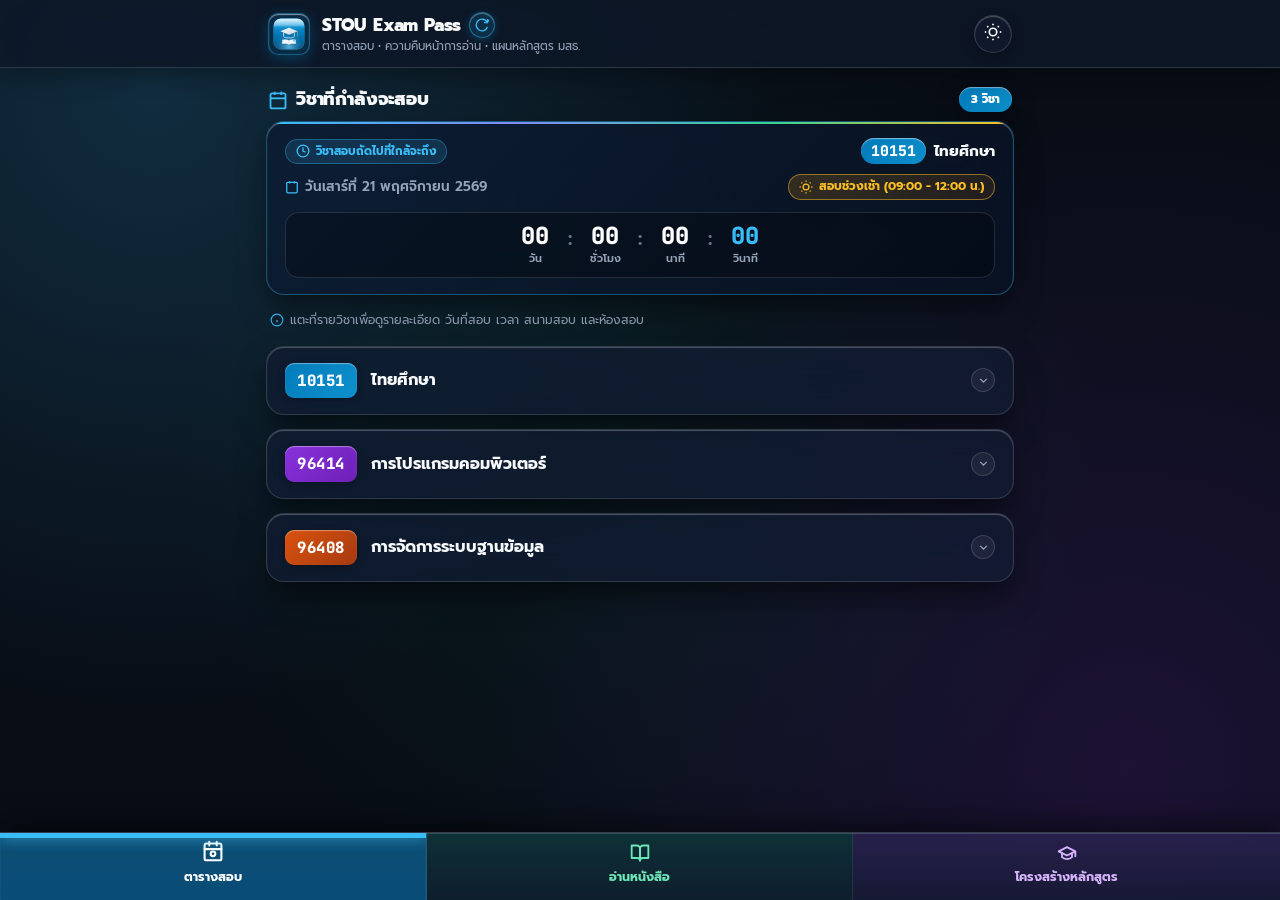
==== index.html @ 135f7ba3 "first upload" ====
<!DOCTYPE html>
<html lang="th" data-theme="aqua-dark">
<head>
  <meta charset="UTF-8">
  <meta name="viewport" content="width=device-width, initial-scale=1.0, maximum-scale=1.0, user-scalable=no, viewport-fit=cover">
  <title>STOU Exam Pass - Liquid & Aero Glass Edition</title>
  <meta name="description" content="แอปพลิเคชันตารางสอบและโครงสร้างหลักสูตร มสธ. สไตล์ Liquid & Aero Glass พร้อมระบบนับถอยหลัง ปรับเวลาสอบยืดหยุ่น และส่งออกรายงาน Excel หลาย Sheet ใช้งานออฟไลน์ PWA 100%">

  <!-- PWA Meta Tags -->
  <link rel="manifest" href="./manifest.json">
  <meta name="theme-color" content="#0284c7">
  <meta name="mobile-web-app-capable" content="yes">
  <meta name="apple-mobile-web-app-status-bar-style" content="black-translucent">
  <meta name="apple-mobile-web-app-title" content="STOU Exam">
  <link rel="apple-touch-icon" href="./icons/icon.svg">
  <link rel="icon" type="image/svg+xml" href="./icons/icon.svg">

  <!-- Liquid & Aero Stylesheet -->
  <link rel="stylesheet" href="./css/style.css">
</head>
<body>

  <!-- ═════════════════════════════════════════════════ -->
  <!-- Aero Glass Header Bar                             -->
  <!-- ═════════════════════════════════════════════════ -->
  <header class="aqua-header aero-header-bar">
    <div class="aqua-header-inner">
      <div class="aqua-brand">
        <div class="aero-brand-icon-wrap">
          <img src="./icons/icon.svg" alt="STOU Icon" class="aqua-brand-icon">
        </div>
        <div>
          <div class="aqua-brand-heading-row">
            <h1 class="aqua-brand-title">STOU Exam Pass</h1>
            <button type="button" class="aqua-circle-sync-btn" id="btn-open-sync-hub" title="ศูนย์ซิงค์และสำรองข้อมูล (Export / Import / Reset)" aria-label="ศูนย์ซิงค์และสำรองข้อมูล">
              <svg width="14" height="14" viewBox="0 0 24 24" fill="none" stroke="currentColor" stroke-width="2.3">
                <path d="M21.5 2v6h-6M21.34 15.57a10 10 0 1 1-.57-8.38l5.67-5.67"></path>
              </svg>
            </button>
          </div>
          <p class="aqua-brand-subtitle">ตารางสอบ • ความคืบหน้าการอ่าน • แผนหลักสูตร มสธ.</p>
        </div>
      </div>

      <div class="aqua-header-controls">
        <!-- PWA Install Button (Aero Gel Style) -->
        <button type="button" class="aqua-btn-gel aqua-btn-install" id="btn-install-pwa" style="display:none;" title="ติดตั้งแอปบนมือถือ">
          <svg width="15" height="15" viewBox="0 0 24 24" fill="none" stroke="currentColor" stroke-width="2.5"><path d="M21 15v4a2 2 0 0 1-2 2H5a2 2 0 0 1-2-2v-4"></path><polyline points="7 10 12 15 17 10"></polyline><line x1="12" y1="15" x2="12" y2="3"></line></svg>
          <span>ติดตั้งแอป</span>
        </button>

        <!-- Theme Toggle (Light / Dark Aero Glass) -->
        <button type="button" class="aqua-icon-gel-btn" id="btn-toggle-theme" title="สลับโหมดมืด / สว่าง" aria-label="สลับธีม">
          <span id="theme-icon-container">
            <svg width="18" height="18" viewBox="0 0 24 24" fill="none" stroke="currentColor" stroke-width="2.2"><path d="M21 12.79A9 9 0 1 1 11.21 3 7 7 0 0 0 21 12.79z"></path></svg>
          </span>
        </button>
      </div>
    </div>
  </header>

  <!-- ═════════════════════════════════════════════════ -->
  <!-- Main Application Body                             -->
  <!-- ═════════════════════════════════════════════════ -->
  <main class="aqua-main-container">

    <!-- ═══════════════════════════════════════════════ -->
    <!-- TAB 1: ตารางสอบ (Exam Schedule - Click to Reveal Details) -->
    <!-- ═══════════════════════════════════════════════ -->
    <section id="pane-home" class="tab-pane active">

      <!-- Section Title Header -->
      <div class="aqua-section-bar">
        <div class="section-title-wrap">
          <svg class="section-title-icon" viewBox="0 0 24 24" fill="none" stroke="currentColor" stroke-width="2.2"><rect x="3" y="4" width="18" height="18" rx="2" ry="2"></rect><line x1="16" y1="2" x2="16" y2="6"></line><line x1="8" y1="2" x2="8" y2="6"></line><line x1="3" y1="10" x2="21" y2="10"></line></svg>
          <h2 class="aqua-section-title">วิชาที่กำลังจะสอบ</h2>
        </div>
        <span class="aqua-count-gel-badge" id="exam-count-badge">0 วิชา</span>
      </div>

      <!-- Upcoming Exam Countdown Widget (Liquid Glass & Aero Ticker) -->
      <div id="upcoming-exam-countdown" class="upcoming-countdown-widget">
        <!-- Rendered dynamically by app.js with live seconds ticker -->
      </div>

      <!-- Quick Hint -->
      <p class="aqua-tab-hint">
        <svg width="14" height="14" viewBox="0 0 24 24" fill="none" stroke="currentColor" stroke-width="2"><circle cx="12" cy="12" r="10"></circle><line x1="12" y1="16" x2="12" y2="12"></line><line x1="12" y1="8" x2="12.01" y2="8"></line></svg>
        แตะที่รายวิชาเพื่อดูรายละเอียด วันที่สอบ เวลา สนามสอบ และห้องสอบ
      </p>

      <!-- Exam Cards List Container (Click to expand details) -->
      <div id="exam-list-container" class="aqua-exam-list">
        <!-- Rendered dynamically by app.js -->
      </div>
    </section>

    <!-- ═══════════════════════════════════════════════ -->
    <!-- TAB 2: อ่านหนังสือ (Reading & Chapter Progress Tracker) -->
    <!-- ═══════════════════════════════════════════════ -->
    <section id="pane-reading" class="tab-pane">

      <!-- Compact Aqua Reading Summary Box -->
      <div class="aqua-summary-card reading-summary-card">
        <div class="summary-card-header">
          <div>
            <span class="summary-badge-label">การเตรียมตัวสอบ มสธ.</span>
            <h3 class="summary-degree-title">ความคืบหน้าการอ่านหนังสือ</h3>
          </div>
          <div class="summary-header-actions">
            <!-- Icon-only Round Action Buttons (No text, pure circular SVG) -->
            <!-- Toggle Sample Book 1 เล่ม (ปุ่มกลมเล็กไอคอนตัวอย่าง) -->
            <button type="button" class="btn-icon-round btn-icon-sample" id="btn-toggle-reading-sample" title="สลับเปิด/ปิด ตัวอย่างหนังสือ (1 เล่ม 15 หน่วย)" aria-label="ตัวอย่างหนังสือ 1 เล่ม">
              <svg viewBox="0 0 24 24" fill="none" stroke="currentColor" stroke-width="2.2" stroke-linecap="round" stroke-linejoin="round"><path d="M2 3h6a4 4 0 0 1 4 4v14a3 3 0 0 0-3-3H2z"></path><path d="M22 3h-6a4 4 0 0 0-4 4v14a3 3 0 0 1 3-3h7z"></path></svg>
            </button>
            <!-- Reset Progress (ปุ่มกลมเล็กไอคอนรีเซ็ต) -->
            <button type="button" class="btn-icon-round btn-icon-reset" id="btn-reset-reading-progress" title="รีเซ็ตความคืบหน้าการอ่านทั้งหมด" aria-label="รีเซ็ตความคืบหน้า">
              <svg viewBox="0 0 24 24" fill="none" stroke="currentColor" stroke-width="2.2" stroke-linecap="round" stroke-linejoin="round"><path d="M3 12a9 9 0 1 0 9-9 9.75 9.75 0 0 0-6.74 2.74L3 8"></path><polyline points="3 3 3 8 8 8"></polyline></svg>
            </button>
            <!-- Add New Book / Subject (ปุ่มกลมเล็กไอคอนบวก) -->
            <button type="button" class="btn-icon-round btn-icon-add-book" id="btn-open-add-book-modal" title="เพิ่มวิชา / เล่มหนังสือที่จะอ่าน" aria-label="เพิ่มหนังสือ">
              <svg viewBox="0 0 24 24" fill="none" stroke="currentColor" stroke-width="2.4" stroke-linecap="round" stroke-linejoin="round"><line x1="12" y1="5" x2="12" y2="19"></line><line x1="5" y1="12" x2="19" y2="12"></line></svg>
            </button>
            <div class="summary-total-pill reading-total-pill">
              <span class="summary-total-num" id="reading-stat-percent">0%</span>
              <span class="summary-total-text" id="reading-stat-fraction">(0/0 หน่วย)</span>
            </div>
          </div>
        </div>

        <!-- Aqua Glossy Progress Bar -->
        <div class="aqua-progress-track">
          <div class="aqua-progress-fill reading-progress-fill" id="reading-progress-fill" style="width: 0%;"></div>
        </div>

        <!-- Compact Reading Stats Grid -->
        <div class="reading-stats-grid">
          <div class="reading-stat-item">
            <span class="reading-stat-label">วิชาในรายการ</span>
            <strong class="reading-stat-val" id="reading-stat-total-books">0 เล่ม</strong>
          </div>
          <div class="reading-stat-item">
            <span class="reading-stat-label">อ่านจบแล้ว</span>
            <strong class="reading-stat-val val-green" id="reading-stat-completed-units">0 หน่วย</strong>
          </div>
          <div class="reading-stat-item">
            <span class="reading-stat-label">ยังไม่ได้อ่าน</span>
            <strong class="reading-stat-val val-amber" id="reading-stat-remaining-units">0 หน่วย</strong>
          </div>
        </div>
      </div>

      <!-- Quick Hint -->
      <p class="aqua-tab-hint">
        <svg width="14" height="14" viewBox="0 0 24 24" fill="none" stroke="currentColor" stroke-width="2"><circle cx="12" cy="12" r="10"></circle><line x1="12" y1="16" x2="12" y2="12"></line><line x1="12" y1="8" x2="12.01" y2="8"></line></svg>
        แตะที่ชื่อวิชาเพื่อกางบทย่อย และแตะปุ่มวงกลมเพื่อติ๊กถูกเมื่ออ่านจบแต่ละหน่วย • อัปเดตผ่าน .json ได้
      </p>

      <!-- Reading Books List Container -->
      <div id="reading-container" class="aqua-reading-list">
        <!-- Rendered dynamically by app.js -->
      </div>
    </section>

    <!-- ═══════════════════════════════════════════════ -->
    <!-- TAB 2: โครงสร้างหลักสูตร (Locked 126 Credits)   -->
    <!-- ═══════════════════════════════════════════════ -->
    <section id="pane-curriculum" class="tab-pane">

      <!-- Compact Aqua Curriculum Summary Box (Properly Sized & Clean) -->
      <div class="aqua-summary-card">
        <div class="summary-card-header">
          <div>
            <span class="summary-badge-label">โครงสร้างหลักสูตร มสธ.</span>
            <h3 class="summary-degree-title">ความก้าวหน้าการศึกษา</h3>
          </div>
          <div class="summary-header-actions">
            <!-- Icon-only round action buttons -->
            <button type="button" class="btn-icon-round btn-icon-excel" id="btn-export-excel" title="ส่งออก Excel" aria-label="ส่งออก Excel">
              <svg viewBox="0 0 24 24" fill="none" stroke="currentColor" stroke-width="2.2" stroke-linecap="round" stroke-linejoin="round"><path d="M14 2H6a2 2 0 0 0-2 2v16a2 2 0 0 0 2 2h12a2 2 0 0 0 2-2V8z"></path><polyline points="14 2 14 8 20 8"></polyline><path d="M9 13l5 6"></path><path d="M14 13l-5 6"></path></svg>
            </button>
            <button type="button" class="btn-icon-round btn-icon-json-down" id="btn-export-json" title="ดาวน์โหลดไฟล์ .json" aria-label="ดาวน์โหลดไฟล์ JSON">
              <svg viewBox="0 0 24 24" fill="none" stroke="currentColor" stroke-width="2.2" stroke-linecap="round" stroke-linejoin="round"><path d="M21 15v4a2 2 0 0 1-2 2H5a2 2 0 0 1-2-2v-4"></path><polyline points="7 10 12 15 17 10"></polyline><line x1="12" y1="15" x2="12" y2="3"></line></svg>
            </button>
            <button type="button" class="btn-icon-round btn-icon-json-up" id="btn-import-json" title="อัปโหลดไฟล์ .json" aria-label="อัปโหลดไฟล์ JSON">
              <svg viewBox="0 0 24 24" fill="none" stroke="currentColor" stroke-width="2.2" stroke-linecap="round" stroke-linejoin="round"><path d="M21 15v4a2 2 0 0 1-2 2H5a2 2 0 0 1-2-2v-4"></path><polyline points="17 8 12 3 7 8"></polyline><line x1="12" y1="3" x2="12" y2="15"></line></svg>
            </button>
            <input type="file" id="inp-import-json" accept=".json,application/json" style="display:none;">
            <div class="summary-total-pill">
              <span class="summary-total-num" id="stat-total-passed-credits">0</span>
              <span class="summary-total-text">/ 126 หน่วยกิต</span>
            </div>
          </div>
        </div>

        <!-- Aqua Glossy Progress Bar -->
        <div class="aqua-progress-track">
          <div class="aqua-progress-fill" id="curriculum-progress-fill" style="width: 0%;"></div>
        </div>

        <!-- Compact Category Grid (Full word 'หน่วยกิต', balanced size) -->
        <div class="aqua-cat-grid">
          <div class="aqua-cat-item">
            <span class="cat-item-name">หมวดวิชาศึกษาทั่วไป</span>
            <strong class="cat-item-credits" id="cat-stat-gen">0 / 30 หน่วยกิต</strong>
          </div>
          <div class="aqua-cat-item">
            <span class="cat-item-name">หมวดวิชาเฉพาะ (บังคับ)</span>
            <strong class="cat-item-credits" id="cat-stat-core">0 / 78 หน่วยกิต</strong>
          </div>
          <div class="aqua-cat-item">
            <span class="cat-item-name">หมวดวิชาเฉพาะ (เลือก)</span>
            <strong class="cat-item-credits" id="cat-stat-major-elec">0 / 12 หน่วยกิต</strong>
          </div>
          <div class="aqua-cat-item">
            <span class="cat-item-name">หมวดวิชาเลือกเสรี</span>
            <strong class="cat-item-credits" id="cat-stat-free">0 / 6 หน่วยกิต</strong>
          </div>
        </div>
      </div>

      <!-- Search & Filters (Clean SVG Icons, No Emoji) -->
  <!-- Title & Description updated for Liquid Glass Multi-Color Edition -->
      <div class="aqua-controls-bar">
        <div class="aqua-search-wrap">
          <svg class="search-svg-icon" viewBox="0 0 24 24" fill="none" stroke="currentColor" stroke-width="2.2"><circle cx="11" cy="11" r="8"></circle><line x1="21" y1="21" x2="16.65" y2="16.65"></line></svg>
          <input type="text" id="curriculum-search" class="aqua-search-input" placeholder="ค้นหารหัสวิชา หรือชื่อวิชา..." aria-label="ค้นหารหัสวิชาหรือชื่อวิชา">
        </div>
        <div class="aqua-filter-buttons" id="curriculum-filters">
          <button type="button" class="aqua-filter-btn active" data-filter="all">ทั้งหมด</button>
          <button type="button" class="aqua-filter-btn filter-pill-scheduled" data-filter="scheduled">
            <svg width="13" height="13" viewBox="0 0 24 24" fill="none" stroke="currentColor" stroke-width="2.2"><rect x="3" y="4" width="18" height="18" rx="2" ry="2"></rect><line x1="16" y1="2" x2="16" y2="6"></line><line x1="8" y1="2" x2="8" y2="6"></line></svg>
            จะสอบทั้งหมด (<span id="count-scheduled">0</span>)
          </button>
          <button type="button" class="aqua-filter-btn filter-pill-passed" data-filter="passed">
            <svg width="13" height="13" viewBox="0 0 24 24" fill="none" stroke="currentColor" stroke-width="2.2"><path d="M22 11.08V12a10 10 0 1 1-5.93-9.14"></path><polyline points="22 4 12 14.01 9 11.01"></polyline></svg>
            ผ่านแล้ว (<span id="count-passed">0</span>)
          </button>
          <button type="button" class="aqua-filter-btn filter-pill-regular" data-filter="will_take">
            ภาคปกติ (<span id="count-will-take">0</span>)
          </button>
          <button type="button" class="aqua-filter-btn filter-pill-samrit" data-filter="will_take_samrit">
            สัมฤทธิบัตร (<span id="count-samrit">0</span>)
          </button>
          <button type="button" class="aqua-filter-btn filter-pill-summer" data-filter="will_take_summer">
            ภาคฤดูร้อน (<span id="count-summer">0</span>)
          </button>
          <button type="button" class="aqua-filter-btn filter-pill-retake" data-filter="will_take_retake">
            สอบซ่อม (<span id="count-retake">0</span>)
          </button>
          <button type="button" class="aqua-filter-btn filter-pill-failed" data-filter="failed">
            ไม่ผ่าน/รอซ่อม (<span id="count-failed">0</span>)
          </button>
          <button type="button" class="aqua-filter-btn filter-pill-transferred" data-filter="transferred">
            เทียบโอน (<span id="count-transferred">0</span>)
          </button>
          <button type="button" class="aqua-filter-btn" data-filter="not_taken">
            <svg width="13" height="13" viewBox="0 0 24 24" fill="none" stroke="currentColor" stroke-width="2.2"><circle cx="12" cy="12" r="10"></circle><polyline points="12 6 12 12 16 14"></polyline></svg>
            ยังไม่ลง (<span id="count-not-taken">0</span>)
          </button>
        </div>
      </div>

      <!-- Curriculum Course Groups Container -->
      <div id="curriculum-container" class="aqua-curriculum-groups">
        <!-- Rendered dynamically by app.js with SVG icons -->
      </div>
    </section>

  </main>

  <!-- ═════════════════════════════════════════════════ -->
  <!-- Apple Mac OS X Aqua Dock Navigation Bar (3 Halves/Thirds) -->
  <!-- ═════════════════════════════════════════════════ -->
  <nav class="aqua-bottom-dock" id="app-bottom-nav" aria-label="แถบเมนูหลัก">
    <button type="button" class="aqua-dock-item dock-exam active" data-target="pane-home" id="tab-btn-home">
      <!-- Modern exam icon: Calendar with clock badge -->
      <svg class="dock-svg" viewBox="0 0 24 24" fill="none" stroke="currentColor" stroke-width="2.2" stroke-linecap="round" stroke-linejoin="round">
        <rect x="3" y="4" width="18" height="18" rx="2" ry="2"></rect>
        <line x1="16" y1="2" x2="16" y2="6"></line>
        <line x1="8" y1="2" x2="8" y2="6"></line>
        <line x1="3" y1="10" x2="21" y2="10"></line>
        <circle cx="12" cy="15" r="2.5"></circle>
      </svg>
      <span>ตารางสอบ</span>
    </button>
    <button type="button" class="aqua-dock-item dock-reading" data-target="pane-reading" id="tab-btn-reading">
      <!-- Modern reading icon: Open Book with page lines & bookmark -->
      <svg class="dock-svg" viewBox="0 0 24 24" fill="none" stroke="currentColor" stroke-width="2.2" stroke-linecap="round" stroke-linejoin="round">
        <path d="M2 3h6a4 4 0 0 1 4 4v14a3 3 0 0 0-3-3H2z"></path>
        <path d="M22 3h-6a4 4 0 0 0-4 4v14a3 3 0 0 1 3-3h7z"></path>
      </svg>
      <span>อ่านหนังสือ</span>
    </button>
    <button type="button" class="aqua-dock-item dock-curriculum" data-target="pane-curriculum" id="tab-btn-curriculum">
      <!-- Modern curriculum icon: Academic graduation cap -->
      <svg class="dock-svg" viewBox="0 0 24 24" fill="none" stroke="currentColor" stroke-width="2.2" stroke-linecap="round" stroke-linejoin="round">
        <path d="M22 10v6M2 10l10-5 10 5-10 5z"></path>
        <path d="M6 12v5c3 3 9 3 12 0v-5"></path>
      </svg>
      <span>โครงสร้างหลักสูตร</span>
    </button>
  </nav>

  <!-- ═════════════════════════════════════════════════ -->
  <!-- MODAL: ตั้งค่าวันสอบและห้องสอบ (Liquid Glass Window Style) -->
  <!-- ═════════════════════════════════════════════════ -->
  <div class="aqua-modal-backdrop" id="exam-edit-modal" style="display:none;">
    <div class="aqua-modal-window">
      <!-- Aero Glass Window Titlebar -->
      <div class="aqua-window-titlebar aero-modal-header">
        <div class="aero-modal-title-wrap">
          <svg width="18" height="18" viewBox="0 0 24 24" fill="none" stroke="currentColor" stroke-width="2.2"><rect x="3" y="4" width="18" height="18" rx="2" ry="2"></rect><line x1="16" y1="2" x2="16" y2="6"></line><line x1="8" y1="2" x2="8" y2="6"></line><line x1="3" y1="10" x2="21" y2="10"></line></svg>
          <span class="aqua-window-title">กำหนดรายละเอียดการสอบ มสธ.</span>
        </div>
        <button type="button" class="aero-modal-close-btn" id="btn-close-exam-modal" aria-label="ปิดหน้าต่าง">
          <svg width="18" height="18" viewBox="0 0 24 24" fill="none" stroke="currentColor" stroke-width="2.3"><line x1="18" y1="6" x2="6" y2="18"></line><line x1="6" y1="6" x2="18" y2="18"></line></svg>
        </button>
      </div>

      <div class="aqua-modal-body">
        <form id="form-exam-setup" onsubmit="event.preventDefault();">
         <div class="aqua-modal-scroll">
          <div class="aqua-course-banner">
            <span class="banner-code-pill" id="modal-course-code">10151</span>
            <span class="banner-course-title" id="modal-course-name">ไทยศึกษา</span>
          </div>
          <div class="aqua-form-grid">
            <div class="aqua-field">
              <label class="aqua-label">ประเภทการสอบ มสธ.</label>
              <select class="aqua-select" id="inp-modal-type">
                <option value="regular">สอบไล่ประจำภาคปกติ</option>
                <option value="samrit">โครงการสัมฤทธิบัตร</option>
                <option value="summer">ภาคพิเศษ / ภาคฤดูร้อน</option>
                <option value="retake">การสอบซ่อม (Make-up)</option>
              </select>
            </div>

            <div class="aqua-field">
              <label class="aqua-label">รูปแบบการจัดสอบ</label>
              <select class="aqua-select" id="inp-modal-format" onchange="App.onExamFormatChange(this.value)">
                <option value="onsite">สอบ ณ สนามสอบ (On-site)</option>
                <option value="online">สอบออนไลน์ (Online Exam)</option>
              </select>
            </div>

            <div class="aqua-field">
              <label class="aqua-label">วันที่สอบ</label>
              <input type="date" class="aqua-input" id="inp-modal-date" required>
            </div>

            <div class="aqua-field">
              <label class="aqua-label">คาบเวลาสอบ (เลือกช่วงเวลา)</label>
              <select class="aqua-select" id="inp-modal-session-preset" onchange="App.onExamSessionPresetChange(this.value)">
                <option value="morning">คาบเช้าปกติ (09:00 - 12:00 น.)</option>
                <option value="afternoon">คาบบ่ายปกติ (13:30 - 16:30 น.)</option>
                <option value="custom">กำหนดเวลาสอบเอง (ยืดหยุ่น)</option>
              </select>
            </div>

            <!-- Flexible Time Input Controls -->
            <div class="aqua-field">
              <label class="aqua-label">เวลาเริ่มสอบ</label>
              <input type="time" class="aqua-input" id="inp-modal-time-start" value="09:00" onchange="App.onCustomTimeChange()">
            </div>

            <div class="aqua-field">
              <label class="aqua-label">เวลาสิ้นสุดการสอบ</label>
              <input type="time" class="aqua-input" id="inp-modal-time-end" value="12:00" onchange="App.onCustomTimeChange()">
            </div>

            <div class="aqua-field full-col">
              <div class="time-adjust-controls-wrap">
                <span class="time-adjust-hint">ปรับเปลี่ยนเวลายืดหยุ่น:</span>
                <div class="time-quick-btns">
                  <button type="button" class="btn-time-step" onclick="App.adjustExamTime('start', -60)">-1 ชม. (เริ่ม)</button>
                  <button type="button" class="btn-time-step" onclick="App.adjustExamTime('start', 60)">+1 ชม. (เริ่ม)</button>
                  <button type="button" class="btn-time-step" onclick="App.adjustExamTime('end', -60)">-1 ชม. (จบ)</button>
                  <button type="button" class="btn-time-step" onclick="App.adjustExamTime('end', 60)">+1 ชม. (จบ)</button>
                  <button type="button" class="btn-time-step" onclick="App.adjustExamTime('end', 30)">+30 นาที (จบ)</button>
                </div>
              </div>
              <div class="exam-duration-display" id="modal-duration-display">
                <svg width="14" height="14" viewBox="0 0 24 24" fill="none" stroke="currentColor" stroke-width="2"><circle cx="12" cy="12" r="10"></circle><polyline points="12 6 12 12 16 14"></polyline></svg>
                <span id="modal-duration-text">ระยะเวลาสอบ: 3 ชั่วโมง 0 นาที</span>
              </div>
            </div>

            <div class="aqua-field full-col" id="field-modal-venue">
              <label class="aqua-label">สนามสอบ / โรงเรียน</label>
              <input type="text" class="aqua-input" id="inp-modal-venue" placeholder="เช่น โรงเรียนเบญจมราชูทิศ">
            </div>

            <div class="aqua-field" id="field-modal-room">
              <label class="aqua-label">ห้องสอบ / อาคาร</label>
              <input type="text" class="aqua-input" id="inp-modal-room" placeholder="เช่น อาคาร 3 ห้อง 324">
            </div>

            <div class="aqua-field" id="field-modal-seat">
              <label class="aqua-label">เลขที่นั่งสอบ</label>
              <input type="text" class="aqua-input" id="inp-modal-seat" placeholder="เช่น 042">
            </div>

            <div class="aqua-field full-col" id="field-modal-row">
              <label class="aqua-label">แถวที่สอบ</label>
              <input type="text" class="aqua-input" id="inp-modal-row" placeholder="เช่น 4">
            </div>

            <div class="aqua-field full-col" id="field-modal-online-hint" style="display:none;">
              <div class="aqua-online-callout">
                <svg width="18" height="18" viewBox="0 0 24 24" fill="none" stroke="currentColor" stroke-width="2.2"><circle cx="12" cy="12" r="10"></circle><line x1="12" y1="16" x2="12" y2="12"></line><line x1="12" y1="8" x2="12.01" y2="8"></line></svg>
                <span>การสอบออนไลน์ของ มสธ. จะดำเนินการผ่านระบบออนไลน์ (Online Portal) ตามวันและเวลาที่กำหนด โดยไม่ต้องเดินทางไปยังสนามสอบ</span>
              </div>
            </div>
          </div>
         </div>

          <div class="aqua-modal-actions">
            <button type="button" class="aqua-btn-secondary" id="btn-cancel-modal">ยกเลิก</button>
            <button type="button" class="aqua-btn-primary-gel" id="btn-save-modal">
              <svg width="15" height="15" viewBox="0 0 24 24" fill="none" stroke="currentColor" stroke-width="2.5"><path d="M19 21H5a2 2 0 0 1-2-2V5a2 2 0 0 1 2-2h11l5 5v11a2 2 0 0 1-2 2z"></path><polyline points="17 21 17 13 7 13 7 21"></polyline><polyline points="7 3 7 8 15 8"></polyline></svg>
              <span>บันทึกข้อมูลการสอบ</span>
            </button>
          </div>
        </form>
      </div>
    </div>
  </div>

  <!-- ═════════════════════════════════════════════════ -->
  <!-- MODAL: เพิ่มวิชา / หนังสือที่จะอ่าน (Reading Add Modal) -->
  <!-- ═════════════════════════════════════════════════ -->
  <div class="aqua-modal-backdrop" id="reading-add-modal" style="display:none;">
    <div class="aqua-modal-window">
      <!-- Titlebar -->
      <div class="aqua-window-titlebar aero-modal-header">
        <div class="aero-modal-title-wrap">
          <svg width="18" height="18" viewBox="0 0 24 24" fill="none" stroke="currentColor" stroke-width="2.2"><path d="M2 3h6a4 4 0 0 1 4 4v14a3 3 0 0 0-3-3H2z"></path><path d="M22 3h-6a4 4 0 0 0-4 4v14a3 3 0 0 1 3-3h7z"></path></svg>
          <span class="aqua-window-title">เพิ่มวิชา / เล่มหนังสือที่จะอ่าน</span>
        </div>
        <button type="button" class="aero-modal-close-btn" id="btn-close-reading-add-modal" aria-label="ปิดหน้าต่าง">
          <svg width="18" height="18" viewBox="0 0 24 24" fill="none" stroke="currentColor" stroke-width="2.3"><line x1="18" y1="6" x2="6" y2="18"></line><line x1="6" y1="6" x2="18" y2="18"></line></svg>
        </button>
      </div>

      <div class="aqua-modal-body">
        <form id="form-reading-add" onsubmit="event.preventDefault();">
          <div class="aqua-modal-scroll">
            <div class="aqua-form-grid">
              <div class="aqua-field full-col">
                <label class="aqua-label">เลือกจากวิชาในหลักสูตร หรือกรอกใหม่</label>
                <select class="aqua-select" id="inp-book-preset-course" onchange="App.onPresetCourseChange(this.value)">
                  <option value="">-- เลือกจากวิชาในหลักสูตร --</option>
                  <!-- Populated dynamically by app.js -->
                </select>
              </div>

              <div class="aqua-field">
                <label class="aqua-label">รหัสชุดวิชา (5 หลัก)</label>
                <input type="text" class="aqua-input" id="inp-book-course-code" placeholder="เช่น 10151" required maxlength="10">
              </div>

              <div class="aqua-field">
                <label class="aqua-label">จำนวนหน่วย/บท (มสธ. นิยม 15)</label>
                <input type="number" class="aqua-input" id="inp-book-total-units" value="15" min="1" max="30" required>
              </div>

              <div class="aqua-field full-col">
                <label class="aqua-label">ชื่อชุดวิชา</label>
                <input type="text" class="aqua-input" id="inp-book-course-name" placeholder="เช่น ไทยศึกษา" required>
              </div>

              <div class="aqua-field full-col">
                <label class="aqua-label">ชื่อหนังสือ / เอกสารการสอน (ระบุหรือไม่ก็ได้)</label>
                <input type="text" class="aqua-input" id="inp-book-title" placeholder="เช่น เอกสารการสอนชุดวิชาไทยศึกษา (หน่วยที่ 1-15)">
              </div>
            </div>
          </div>

          <div class="aqua-modal-actions">
            <button type="button" class="aqua-btn-secondary" id="btn-cancel-reading-add">ยกเลิก</button>
            <button type="button" class="aqua-btn-primary-gel" id="btn-save-new-book">
              <svg width="15" height="15" viewBox="0 0 24 24" fill="none" stroke="currentColor" stroke-width="2.5"><line x1="12" y1="5" x2="12" y2="19"></line><line x1="5" y1="12" x2="19" y2="12"></line></svg>
              <span>เพิ่มหนังสืออ่าน</span>
            </button>
          </div>
        </form>
      </div>
    </div>
  </div>

  <!-- ═════════════════════════════════════════════════ -->
  <!-- MODAL: เพิ่มตอนย่อยในหน่วย (Sub-Unit Add Modal)     -->
  <!-- ═════════════════════════════════════════════════ -->
  <div class="aqua-modal-backdrop" id="subunit-add-modal" style="display:none;">
    <div class="aqua-modal-window" style="max-width: 440px;">
      <div class="aqua-window-titlebar aero-modal-header">
        <div class="aero-modal-title-wrap">
          <svg width="18" height="18" viewBox="0 0 24 24" fill="none" stroke="currentColor" stroke-width="2.2"><path d="M12 5v14M5 12h14"></path></svg>
          <span class="aqua-window-title" id="modal-subunit-heading">เพิ่มตอนย่อย / หัวข้อย่อย</span>
        </div>
        <button type="button" class="aero-modal-close-btn" id="btn-close-subunit-modal" aria-label="ปิดหน้าต่าง">
          <svg width="18" height="18" viewBox="0 0 24 24" fill="none" stroke="currentColor" stroke-width="2.3"><line x1="18" y1="6" x2="6" y2="18"></line><line x1="6" y1="6" x2="18" y2="18"></line></svg>
        </button>
      </div>

      <div class="aqua-modal-body">
        <form id="form-subunit-add" onsubmit="event.preventDefault();">
          <div class="aqua-modal-scroll">
            <div class="aqua-course-banner" style="margin-bottom: 14px;">
              <span class="banner-code-pill" id="modal-subunit-course-code">10151</span>
              <span class="banner-course-title" id="modal-subunit-unit-title">หน่วยที่ 1</span>
            </div>

            <div class="aqua-form-grid" style="grid-template-columns: 1fr;">
              <div class="aqua-field">
                <label class="aqua-label">ลำดับตอนย่อย (เช่น 1.4 หรือ 1.5)</label>
                <input type="text" class="aqua-input" id="inp-subunit-id" placeholder="เช่น 1.4" required>
              </div>

              <div class="aqua-field">
                <label class="aqua-label">ชื่อตอนย่อย / หัวข้อเนื้อหา</label>
                <input type="text" class="aqua-input" id="inp-subunit-title" placeholder="เช่น ตอนที่ 1.4: สรุปสาระสำคัญและแบบฝึกปฏิบัติ" required>
              </div>
            </div>
          </div>

          <div class="aqua-modal-actions">
            <button type="button" class="aqua-btn-secondary" id="btn-cancel-subunit-modal">ยกเลิก</button>
            <button type="button" class="aqua-btn-primary-gel" id="btn-save-subunit-modal">
              <svg width="15" height="15" viewBox="0 0 24 24" fill="none" stroke="currentColor" stroke-width="2.5"><line x1="12" y1="5" x2="12" y2="19"></line><line x1="5" y1="12" x2="19" y2="12"></line></svg>
              <span>เพิ่มตอนย่อย</span>
            </button>
          </div>
        </form>
      </div>
    </div>
  </div>

  <!-- ═════════════════════════════════════════════════ -->
  <!-- MODAL: ศูนย์ซิงค์และย้ายข้อมูล (Sync & Transfer Hub) -->
  <!-- ═════════════════════════════════════════════════ -->
  <div class="aqua-modal-backdrop" id="sync-backup-modal" style="display:none;">
    <div class="aqua-modal-window" style="max-width: 480px;">
      <div class="aqua-window-titlebar aero-modal-header">
        <div class="aero-modal-title-wrap">
          <svg width="18" height="18" viewBox="0 0 24 24" fill="none" stroke="currentColor" stroke-width="2.3">
            <path d="M21.5 2v6h-6M21.34 15.57a10 10 0 1 1-.57-8.38l5.67-5.67"></path>
          </svg>
          <span class="aqua-window-title">ศูนย์ซิงค์และย้ายข้อมูลข้ามเครื่อง</span>
        </div>
        <button type="button" class="aero-modal-close-btn" id="btn-close-sync-modal" aria-label="ปิดหน้าต่าง">
          <svg width="18" height="18" viewBox="0 0 24 24" fill="none" stroke="currentColor" stroke-width="2.3"><line x1="18" y1="6" x2="6" y2="18"></line><line x1="6" y1="6" x2="18" y2="18"></line></svg>
        </button>
      </div>

      <div class="aqua-modal-body">
        <div class="aqua-modal-scroll">
          
          <!-- Sync / Storage Status Card -->
          <div class="sync-status-card">
            <div class="sync-status-icon-wrap">
              <svg width="20" height="20" viewBox="0 0 24 24" fill="none" stroke="currentColor" stroke-width="2.2"><path d="M12 22s8-4 8-10V5l-8-3-8 3v7c0 6 8 10 8 10z"></path></svg>
            </div>
            <div class="sync-status-info">
              <div class="sync-status-heading">บันทึกอัตโนมัติบนอุปกรณ์นี้แล้ว</div>
              <div class="sync-status-sub" id="sync-status-summary">ข้อมูลปลอดภัย พร้อมใช้งาน</div>
            </div>
          </div>

          <div style="text-align:center; margin: 4px 0 12px 0;">
            <p style="font-size:0.86rem; font-weight:700; color:var(--text-main); margin:0;">ต้องการดาวน์โหลด หรืออัปโหลดข้อมูล?</p>
            <p style="font-size:0.72rem; color:var(--text-muted); margin:2px 0 0 0;">เลือกดำเนินการเพื่อย้ายข้อมูลไปใช้บนมือถือ/คอมพิวเตอร์เครื่องอื่น</p>
          </div>

          <!-- Section 1: ดาวน์โหลดข้อมูล (Download .json) -->
          <div class="sync-section-block">
            <h4 class="sync-section-title">
              <svg width="16" height="16" viewBox="0 0 24 24" fill="none" stroke="currentColor" stroke-width="2.2"><path d="M21 15v4a2 2 0 0 1-2 2H5a2 2 0 0 1-2-2v-4"></path><polyline points="7 10 12 15 17 10"></polyline><line x1="12" y1="15" x2="12" y2="3"></line></svg>
              <span>1. ดาวน์โหลดไฟล์ข้อมูล (.json)</span>
            </h4>
            <p class="sync-section-desc">บันทึกข้อมูลทั้งหมด (ตารางสอบ, บันทึกการอ่าน 15 หน่วย, โครงสร้างหลักสูตร) ลงเครื่องเพื่อนำไปอัปโหลดในเครื่องอื่น หรือเก็บสำรองไว้</p>
            <button type="button" class="aqua-btn-gel" id="btn-sync-export-json" style="width:100%; justify-content:center;">
              <svg width="15" height="15" viewBox="0 0 24 24" fill="none" stroke="currentColor" stroke-width="2.3"><path d="M21 15v4a2 2 0 0 1-2 2H5a2 2 0 0 1-2-2v-4"></path><polyline points="7 10 12 15 17 10"></polyline><line x1="12" y1="15" x2="12" y2="3"></line></svg>
              <span>ดาวน์โหลดไฟล์ .json เก็บไว้</span>
            </button>
          </div>

          <!-- Section 2: อัปโหลดข้อมูล (Upload .json) -->
          <div class="sync-section-block">
            <h4 class="sync-section-title">
              <svg width="16" height="16" viewBox="0 0 24 24" fill="none" stroke="currentColor" stroke-width="2.2"><path d="M21 15v4a2 2 0 0 1-2 2H5a2 2 0 0 1-2-2v-4"></path><polyline points="17 8 12 3 7 8"></polyline><line x1="12" y1="3" x2="12" y2="15"></line></svg>
              <span>2. อัปโหลดไฟล์ข้อมูล (.json) เพื่อซิงค์กับเครื่องนี้</span>
            </h4>
            <p class="sync-section-desc">เลือกไฟล์ .json ที่มีอยู่ เพื่อดึงข้อมูลเดิมกลับมา หรือซิงค์ข้อมูลมาจากอุปกรณ์อื่น</p>

            <!-- Mode selector radio buttons -->
            <div class="sync-mode-selector">
              <label class="sync-mode-radio">
                <input type="radio" name="sync-import-mode" value="merge" id="sync-mode-merge" checked>
                <div class="sync-mode-box">
                  <div class="sync-mode-box-title">รวมข้อมูลเดิม (Merge)</div>
                  <div class="sync-mode-box-sub">อัปเดตวิชาที่มีอยู่และเพิ่มวิชาใหม่ โดยไม่ลบวิชาเดิม</div>
                </div>
              </label>

              <label class="sync-mode-radio">
                <input type="radio" name="sync-import-mode" value="replace" id="sync-mode-replace">
                <div class="sync-mode-box sync-mode-box-accent">
                  <div class="sync-mode-box-title">แทนที่หลักสูตรสาขาใหม่ (Switch Major)</div>
                  <div class="sync-mode-box-sub">ล้างวิชาสาขาเดิมทั้งหมด แล้วใส่รายวิชาสาขาใหม่ตามไฟล์นี้ทันที</div>
                </div>
              </label>
            </div>

            <div style="margin-top: 10px;">
              <input type="file" id="inp-sync-import-file" accept=".json,application/json" style="display:none;">
              <button type="button" class="aqua-btn-primary-gel" id="btn-sync-trigger-import" style="width:100%; justify-content:center;">
                <svg width="15" height="15" viewBox="0 0 24 24" fill="none" stroke="currentColor" stroke-width="2.3"><path d="M21 15v4a2 2 0 0 1-2 2H5a2 2 0 0 1-2-2v-4"></path><polyline points="17 8 12 3 7 8"></polyline><line x1="12" y1="3" x2="12" y2="15"></line></svg>
                <span>เลือกไฟล์ .json เพื่ออัปโหลด</span>
              </button>
            </div>
          </div>

          <!-- Section 3: รีเซ็ตหลักสูตรเดิมเพื่อเตรียมขึ้นสาขาใหม่ -->
          <div class="sync-section-block sync-danger-block">
            <h4 class="sync-section-title text-danger">
              <svg width="16" height="16" viewBox="0 0 24 24" fill="none" stroke="currentColor" stroke-width="2.2"><path d="M3 6h18M19 6v14a2 2 0 0 1-2 2H7a2 2 0 0 1-2-2V6m3 0V4a2 2 0 0 1 2-2h4a2 2 0 0 1 2 2v2"></path></svg>
              <span>3. รีเซ็ตโครงสร้างหลักสูตร (Reset Curriculum)</span>
            </h4>
            <p class="sync-section-desc">ต้องการเปลี่ยนสาขาวิชาหรือไม่? สามารถกดล้างรายวิชาในหลักสูตรเดิมทั้งหมดให้เป็น 0 เพื่อเตรียมเพิ่มหรือนำเข้ารายวิชาของสาขาใหม่ได้</p>
            <button type="button" class="aqua-btn-danger-outline" id="btn-sync-reset-curriculum">
              <svg width="14" height="14" viewBox="0 0 24 24" fill="none" stroke="currentColor" stroke-width="2.2"><polyline points="3 6 5 6 21 6"></polyline><path d="M19 6v14a2 2 0 0 1-2 2H7a2 2 0 0 1-2-2V6m3 0V4a2 2 0 0 1 2-2h4a2 2 0 0 1 2 2v2"></path></svg>
              <span>ล้างรายวิชาในหลักสูตรทั้งหมด</span>
            </button>
          </div>

        </div>

        <div class="aqua-modal-actions" style="margin-top:10px;">
          <button type="button" class="aqua-btn-secondary" id="btn-cancel-sync-modal" style="width:100%; justify-content:center;">ปิดหน้าต่าง</button>
        </div>
      </div>
    </div>
  </div>

  <!-- Floating Toast Notification System -->
  <div class="toast-container" id="toast-container" aria-live="polite"></div>

  <!-- Scripts -->
  <script src="./js/app.js"></script>
</body>
</html>
---- css/style.css ----
/* ═══════════════════════════════════════════════════════════════════
   STOU Exam Pass - Liquid & Aero Glass Design System (v6)
   Theme: High-Refraction Translucent Aero Glass + Vibrant Liquid Gem Accents
   Zero Emojis • 100% Pure SVG Icons • Razor-Sharp Typography • No Muddy Shadows
   ═══════════════════════════════════════════════════════════════════ */

@import url('https://fonts.googleapis.com/css2?family=Prompt:wght@300;400;500;600;700;800&family=JetBrains+Mono:wght@500;700;800&display=swap');

:root {
  /* Liquid & Aero Signature Chromas */
  --aqua-primary: #0284c7;
  --aqua-primary-hover: #0369a1;
  --aqua-cyan: #38bdf8;
  --aqua-deep: #0c4a6e;
  --aqua-glow: rgba(56, 189, 248, 0.45);

  --aqua-gold: #f59e0b;
  --aqua-gold-glow: rgba(245, 158, 11, 0.4);

  /* Aero Dark Glass Theme (Default) */
  --bg-app: #080d16;
  --bg-surface: rgba(15, 23, 42, 0.85);
  --bg-card: rgba(18, 28, 48, 0.78);
  --bg-card-hover: rgba(26, 40, 68, 0.9);
  --bg-input: rgba(12, 20, 36, 0.88);

  --border-glass: rgba(255, 255, 255, 0.14);
  --border-glass-bright: rgba(255, 255, 255, 0.32);
  --border-aqua: rgba(56, 189, 248, 0.45);

  --text-main: #f8fafc;
  --text-muted: #94a3b8;
  --text-dim: #64748b;
  --text-aqua: #38bdf8;

  /* Liquid Glass Multi-Color Gradients (Clean Translucent Gloss, Zero Muddy Shadows) */
  --gel-aqua: linear-gradient(135deg, rgba(2, 132, 199, 0.92) 0%, rgba(14, 165, 233, 0.85) 100%);
  --gel-green: linear-gradient(135deg, rgba(16, 185, 129, 0.92) 0%, rgba(5, 150, 105, 0.85) 100%);
  --gel-red: linear-gradient(135deg, rgba(220, 38, 38, 0.92) 0%, rgba(185, 28, 28, 0.85) 100%);
  --gel-orange: linear-gradient(135deg, rgba(234, 88, 12, 0.92) 0%, rgba(194, 65, 12, 0.85) 100%);
  --gel-amber: linear-gradient(135deg, rgba(217, 119, 6, 0.92) 0%, rgba(180, 83, 9, 0.85) 100%);
  --gel-purple: linear-gradient(135deg, rgba(147, 51, 234, 0.92) 0%, rgba(126, 34, 206, 0.85) 100%);
  --gel-teal: linear-gradient(135deg, rgba(13, 148, 136, 0.92) 0%, rgba(15, 118, 110, 0.85) 100%);
  --gel-gray: linear-gradient(135deg, rgba(51, 65, 85, 0.88) 0%, rgba(71, 85, 105, 0.8) 100%);

  /* High Refraction Aero Shadows & Specular Highlights */
  --aero-shadow: 
    inset 0 1px 1px rgba(255, 255, 255, 0.45),
    0 12px 28px -4px rgba(0, 0, 0, 0.5);

  --aero-card-shadow: 
    inset 0 1px 1px rgba(255, 255, 255, 0.25),
    0 16px 32px -6px rgba(0, 0, 0, 0.6);

  --radius-xl: 24px;
  --radius-lg: 18px;
  --radius-md: 14px;
  --radius-sm: 10px;
  --radius-pill: 9999px;

  --transition: all 0.22s cubic-bezier(0.16, 1, 0.3, 1);
}

[data-theme="aqua-light"] {
  --bg-app: #eef4fb;
  --bg-surface: rgba(255, 255, 255, 0.92);
  --bg-card: rgba(255, 255, 255, 0.88);
  --bg-card-hover: #ffffff;
  --bg-input: #ffffff;

  --border-glass: rgba(0, 0, 0, 0.08);
  --border-glass-bright: rgba(255, 255, 255, 0.95);
  --border-aqua: rgba(2, 132, 199, 0.35);

  --text-main: #0f172a;
  --text-muted: #475569;
  --text-dim: #94a3b8;
  --text-aqua: #0284c7;

  --aero-card-shadow: 
    inset 0 1px 1px rgba(255, 255, 255, 0.9),
    0 12px 28px -4px rgba(2, 132, 199, 0.12);
}

/* ═══════════════════════════════════
   Base Reset & Clean Contrast Typography
   ═══════════════════════════════════ */
* {
  box-sizing: border-box;
  margin: 0;
  padding: 0;
  -webkit-tap-highlight-color: transparent;
}

body {
  font-family: 'Prompt', -apple-system, sans-serif;
  font-size: 15px;
  background-color: var(--bg-app);
  color: var(--text-main);
  min-height: 100vh;
  line-height: 1.5;
  overflow-x: hidden;
  position: relative;
  /* Fluid Atmospheric Aero Glass Glow (No Pinstripes) */
  background-image: 
    radial-gradient(circle at 12% 10%, rgba(56, 189, 248, 0.18) 0%, transparent 45%),
    radial-gradient(circle at 88% 85%, rgba(147, 51, 234, 0.14) 0%, transparent 48%),
    radial-gradient(circle at 50% 50%, rgba(16, 185, 129, 0.08) 0%, transparent 60%);
  background-attachment: fixed;
  padding-bottom: calc(112px + env(safe-area-inset-bottom, 0px));
  -webkit-font-smoothing: antialiased;
  -moz-osx-font-smoothing: grayscale;
}

body.modal-open {
  overflow: hidden !important;
}

/* Ensure ALL texts are razor sharp without muddy black outlines */
*, button, select, input, .course-name-text, .aero-dropdown-trigger, .aqua-status-select {
  text-shadow: none !important;
}

/* ═══════════════════════════════════
   Aero Glass Header Bar
   ═══════════════════════════════════ */
.aqua-header {
  position: sticky;
  top: 0;
  z-index: 100;
  background: rgba(14, 23, 38, 0.88);
  backdrop-filter: blur(24px) saturate(190%);
  -webkit-backdrop-filter: blur(24px) saturate(190%);
  border-bottom: 1px solid var(--border-glass);
  box-shadow: 0 6px 24px rgba(0, 0, 0, 0.35);
}

[data-theme="aqua-light"] .aqua-header {
  background: rgba(255, 255, 255, 0.9);
  border-bottom: 1px solid rgba(0, 0, 0, 0.08);
  box-shadow: 0 4px 20px rgba(0, 0, 0, 0.05);
}

.aqua-header-inner {
  max-width: 780px;
  margin: 0 auto;
  padding: 12px 18px;
  display: flex;
  justify-content: space-between;
  align-items: center;
}

.aqua-brand {
  display: flex;
  align-items: center;
  gap: 12px;
}

.aero-brand-icon-wrap {
  display: flex;
  align-items: center;
  justify-content: center;
  border-radius: var(--radius-sm);
  background: rgba(2, 132, 199, 0.18);
  border: 1px solid rgba(56, 189, 248, 0.35);
  box-shadow: inset 0 1px 1px rgba(255, 255, 255, 0.5), 0 4px 14px rgba(2, 132, 199, 0.3);
  padding: 2px;
}

.aqua-brand-icon {
  width: 36px;
  height: 36px;
  border-radius: var(--radius-sm);
  display: block;
}

.aqua-brand-title {
  font-size: 1.08rem;
  font-weight: 800;
  color: var(--text-main);
  letter-spacing: -0.2px;
  line-height: 1.2;
}

.aqua-brand-heading-row {
  display: flex;
  align-items: center;
  gap: 8px;
}

.aqua-circle-sync-btn {
  width: 26px;
  height: 26px;
  border-radius: 50%;
  background: rgba(14, 165, 233, 0.16);
  border: 1px solid rgba(56, 189, 248, 0.45);
  color: #38bdf8;
  display: inline-flex;
  align-items: center;
  justify-content: center;
  cursor: pointer;
  padding: 0;
  transition: all 0.22s cubic-bezier(0.16, 1, 0.3, 1);
  box-shadow: 0 2px 8px rgba(14, 165, 233, 0.25), inset 0 1px 0 rgba(255, 255, 255, 0.3);
  flex-shrink: 0;
}

.aqua-circle-sync-btn:hover {
  background: rgba(14, 165, 233, 0.32);
  border-color: #38bdf8;
  color: #ffffff;
  transform: rotate(60deg) scale(1.1);
  box-shadow: 0 0 14px rgba(56, 189, 248, 0.55);
}

.aqua-circle-sync-btn:active {
  transform: rotate(180deg) scale(0.95);
}

[data-theme="aqua-light"] .aqua-circle-sync-btn {
  background: #e0f2fe;
  border-color: #7dd3fc;
  color: #0284c7;
  box-shadow: 0 1px 4px rgba(2, 132, 199, 0.2);
}

[data-theme="aqua-light"] .aqua-circle-sync-btn:hover {
  background: #bae6fd;
  color: #0369a1;
}

/* ═══════════════════════════════════
   Sync & Backup Hub Modal Components
   ═══════════════════════════════════ */
.sync-status-card {
  display: flex;
  align-items: center;
  gap: 12px;
  padding: 12px 14px;
  border-radius: var(--radius-md);
  background: linear-gradient(135deg, rgba(16, 185, 129, 0.12), rgba(6, 78, 59, 0.15));
  border: 1px solid rgba(52, 211, 153, 0.35);
  margin-bottom: 12px;
}

[data-theme="aqua-light"] .sync-status-card {
  background: #ecfdf5;
  border-color: #a7f3d0;
}

.sync-status-icon-wrap {
  width: 36px;
  height: 36px;
  border-radius: 50%;
  background: rgba(16, 185, 129, 0.2);
  border: 1.5px solid rgba(52, 211, 153, 0.5);
  color: #34d399;
  display: flex;
  align-items: center;
  justify-content: center;
  flex-shrink: 0;
}

[data-theme="aqua-light"] .sync-status-icon-wrap {
  background: #10b981;
  border-color: #059669;
  color: #ffffff;
}

.sync-status-heading {
  font-size: 0.84rem;
  font-weight: 700;
  color: var(--text-main);
}

[data-theme="aqua-light"] .sync-status-heading {
  color: #064e3b;
}

.sync-status-sub {
  font-size: 0.72rem;
  color: var(--text-muted);
  margin-top: 1px;
}

[data-theme="aqua-light"] .sync-status-sub {
  color: #047857;
}

.sync-section-block {
  padding: 12px 14px;
  border-radius: var(--radius-md);
  background: rgba(255, 255, 255, 0.04);
  border: 1px solid rgba(255, 255, 255, 0.08);
  margin-bottom: 11px;
}

[data-theme="aqua-light"] .sync-section-block {
  background: #ffffff;
  border-color: #e2e8f0;
  box-shadow: 0 1px 3px rgba(0, 0, 0, 0.04);
}

.sync-section-title {
  display: flex;
  align-items: center;
  gap: 8px;
  font-size: 0.84rem;
  font-weight: 700;
  color: var(--text-main);
  margin: 0 0 6px 0;
}

.sync-section-title.text-danger {
  color: #f87171;
}

[data-theme="aqua-light"] .sync-section-title.text-danger {
  color: #dc2626;
}

.sync-section-desc {
  font-size: 0.74rem;
  color: var(--text-muted);
  line-height: 1.45;
  margin: 0 0 10px 0;
}

[data-theme="aqua-light"] .sync-section-desc {
  color: #475569;
}

.sync-mode-selector {
  display: flex;
  flex-direction: column;
  gap: 8px;
  margin: 8px 0;
}

.sync-mode-radio {
  display: flex;
  align-items: flex-start;
  gap: 10px;
  cursor: pointer;
}

.sync-mode-radio input[type="radio"] {
  margin-top: 5px;
  accent-color: #0ea5e9;
  cursor: pointer;
}

.sync-mode-box {
  flex: 1;
  padding: 8px 12px;
  border-radius: var(--radius-sm);
  background: rgba(255, 255, 255, 0.03);
  border: 1px solid rgba(255, 255, 255, 0.08);
  transition: all 0.18s ease;
}

.sync-mode-radio input[type="radio"]:checked + .sync-mode-box {
  background: rgba(14, 165, 233, 0.12);
  border-color: rgba(56, 189, 248, 0.45);
}

.sync-mode-radio input[type="radio"]:checked + .sync-mode-box-accent {
  background: rgba(245, 158, 11, 0.12);
  border-color: rgba(245, 158, 11, 0.45);
}

[data-theme="aqua-light"] .sync-mode-box {
  background: #f8fafc;
  border-color: #e2e8f0;
}

[data-theme="aqua-light"] .sync-mode-radio input[type="radio"]:checked + .sync-mode-box {
  background: #f0f9ff;
  border-color: #38bdf8;
}

[data-theme="aqua-light"] .sync-mode-radio input[type="radio"]:checked + .sync-mode-box-accent {
  background: #fffbeb;
  border-color: #f59e0b;
}

.sync-mode-box-title {
  font-size: 0.8rem;
  font-weight: 700;
  color: var(--text-main);
}

[data-theme="aqua-light"] .sync-mode-box-title {
  color: #0f172a;
}

.sync-mode-box-sub {
  font-size: 0.7rem;
  color: var(--text-muted);
  margin-top: 2px;
}

[data-theme="aqua-light"] .sync-mode-box-sub {
  color: #64748b;
}

.sync-danger-block {
  border-color: rgba(239, 68, 68, 0.3);
  background: rgba(239, 68, 68, 0.05);
}

[data-theme="aqua-light"] .sync-danger-block {
  border-color: #fecaca;
  background: #fef2f2;
}

.aqua-btn-danger-outline {
  background: transparent;
  border: 1.5px solid rgba(239, 68, 68, 0.5);
  color: #f87171;
  padding: 8px 14px;
  border-radius: var(--radius-sm);
  font-family: inherit;
  font-size: 0.78rem;
  font-weight: 700;
  cursor: pointer;
  display: inline-flex;
  align-items: center;
  gap: 6px;
  transition: all 0.18s ease;
  width: 100%;
  justify-content: center;
}

.aqua-btn-danger-outline:hover {
  background: rgba(239, 68, 68, 0.15);
  border-color: #ef4444;
  color: #ffffff;
}

[data-theme="aqua-light"] .aqua-btn-danger-outline {
  border-color: #f87171;
  color: #dc2626;
  background: #ffffff;
}

[data-theme="aqua-light"] .aqua-btn-danger-outline:hover {
  background: #fee2e2;
  border-color: #ef4444;
}

.aqua-brand-subtitle {
  font-size: 0.72rem;
  color: var(--text-muted);
}

.aqua-header-controls {
  display: flex;
  align-items: center;
  gap: 10px;
}

/* Aero Gel Action Buttons */
.aqua-btn-gel {
  background: var(--gel-aqua);
  box-shadow: var(--aero-shadow);
  color: #ffffff;
  border: 1px solid var(--border-aqua);
  border-radius: var(--radius-pill);
  font-family: inherit;
  font-weight: 700;
  font-size: 0.8rem;
  padding: 7px 16px;
  cursor: pointer;
  display: inline-flex;
  align-items: center;
  gap: 6px;
  transition: var(--transition);
}

.aqua-btn-gel:hover {
  filter: brightness(1.12);
  transform: translateY(-1px);
}

.aqua-btn-gel:active {
  transform: translateY(1px);
}

.aqua-icon-gel-btn {
  background: var(--bg-card);
  border: 1px solid var(--border-glass);
  box-shadow: inset 0 1px 1px rgba(255,255,255,0.25), 0 4px 12px rgba(0,0,0,0.25);
  color: var(--text-main);
  width: 38px;
  height: 38px;
  border-radius: var(--radius-pill);
  display: flex;
  align-items: center;
  justify-content: center;
  cursor: pointer;
  transition: var(--transition);
}

.aqua-icon-gel-btn:hover {
  border-color: var(--aqua-cyan);
  color: var(--aqua-cyan);
  transform: translateY(-1px);
}

/* ═══════════════════════════════════
   Main Layout Container
   ═══════════════════════════════════ */
.aqua-main-container {
  max-width: 780px;
  margin: 0 auto;
  padding: 18px 16px 36px;
}

.tab-pane {
  display: none;
  animation: aeroFadeIn 0.24s cubic-bezier(0.16, 1, 0.3, 1);
}

.tab-pane.active {
  display: block;
}

@keyframes aeroFadeIn {
  from { opacity: 0; transform: translateY(6px); }
  to { opacity: 1; transform: translateY(0); }
}

/* Section Title Bar */
.aqua-section-bar {
  display: flex;
  justify-content: space-between;
  align-items: center;
  margin-bottom: 8px;
  padding: 0 2px;
}

.section-title-wrap {
  display: flex;
  align-items: center;
  gap: 8px;
}

.section-title-icon {
  width: 20px;
  height: 20px;
  color: var(--aqua-cyan);
}

.aqua-section-title {
  font-size: 1.12rem;
  font-weight: 800;
  color: var(--text-main);
  letter-spacing: -0.2px;
}

.aqua-count-gel-badge {
  background: var(--gel-aqua);
  box-shadow: var(--aero-shadow);
  color: #fff;
  font-size: 0.72rem;
  font-weight: 800;
  padding: 4px 12px;
  border-radius: var(--radius-pill);
}

.aqua-tab-hint {
  font-size: 0.76rem;
  color: var(--text-muted);
  display: flex;
  align-items: center;
  gap: 6px;
  margin-bottom: 16px;
  padding: 0 4px;
}

.aqua-tab-hint svg {
  color: var(--aqua-cyan);
  flex-shrink: 0;
}

/* ═══════════════════════════════════
   UPCOMING EXAM COUNTDOWN WIDGET (Aero & Liquid Glass)
   ═══════════════════════════════════ */
.upcoming-countdown-widget {
  margin-bottom: 16px;
}

.aero-countdown-card {
  background: linear-gradient(135deg, rgba(14, 28, 50, 0.9) 0%, rgba(9, 18, 34, 0.85) 100%);
  border: 1px solid rgba(56, 189, 248, 0.35);
  border-radius: var(--radius-lg);
  padding: 16px 18px;
  box-shadow: inset 0 1px 1px rgba(255, 255, 255, 0.35), 0 14px 30px -4px rgba(0, 0, 0, 0.5);
  backdrop-filter: blur(24px) saturate(190%);
  -webkit-backdrop-filter: blur(24px) saturate(190%);
  cursor: pointer;
  transition: var(--transition);
  position: relative;
  overflow: hidden;
}

.aero-countdown-card::before {
  content: '';
  position: absolute;
  top: 0;
  left: 0;
  right: 0;
  height: 2px;
  background: linear-gradient(90deg, #38bdf8, #818cf8, #34d399, #fbbf24);
}

[data-theme="aqua-light"] .aero-countdown-card {
  background: linear-gradient(135deg, rgba(255, 255, 255, 0.95) 0%, rgba(240, 248, 255, 0.9) 100%);
  border-color: rgba(2, 132, 199, 0.28);
  box-shadow: inset 0 1px 1px #ffffff, 0 10px 24px -4px rgba(2, 132, 199, 0.15);
}

.aero-countdown-card:hover {
  transform: translateY(-2px);
  border-color: rgba(56, 189, 248, 0.65);
  box-shadow: inset 0 1px 1px rgba(255, 255, 255, 0.6), 0 16px 36px -4px rgba(2, 132, 199, 0.35);
}

.aero-countdown-card.empty-state {
  cursor: default;
  padding: 14px 16px;
  background: rgba(18, 28, 48, 0.65);
  border-color: var(--border-glass);
}

.countdown-top-bar {
  display: flex;
  align-items: center;
  justify-content: space-between;
  gap: 12px;
  margin-bottom: 10px;
  flex-wrap: wrap;
}

.countdown-chip {
  display: inline-flex;
  align-items: center;
  gap: 6px;
  font-size: 0.72rem;
  font-weight: 700;
  color: var(--aqua-cyan);
  background: rgba(56, 189, 248, 0.15);
  border: 1px solid rgba(56, 189, 248, 0.35);
  padding: 3px 10px;
  border-radius: var(--radius-pill);
}

.countdown-meta-row {
  display: flex;
  align-items: center;
  gap: 8px;
}

.countdown-code {
  font-family: 'JetBrains Mono', monospace;
  font-size: 0.92rem;
  font-weight: 800;
  color: #ffffff;
  background: var(--gel-aqua);
  padding: 2px 10px;
  border-radius: var(--radius-pill);
  box-shadow: inset 0 1px 1px rgba(255, 255, 255, 0.5);
}

.countdown-title {
  font-size: 0.94rem;
  font-weight: 700;
  color: var(--text-main);
}

.countdown-middle-row {
  display: flex;
  align-items: center;
  justify-content: space-between;
  gap: 10px;
  margin-bottom: 12px;
  flex-wrap: wrap;
}

.countdown-date-wrap {
  display: flex;
  align-items: center;
  gap: 6px;
  font-size: 0.84rem;
  font-weight: 600;
  color: var(--text-muted);
}

.countdown-date-wrap svg {
  color: var(--aqua-cyan);
}

.countdown-empty-text {
  font-size: 0.82rem;
  color: var(--text-muted);
  margin-top: 4px;
}

/* Digit Grid */
.countdown-grid {
  display: flex;
  align-items: center;
  justify-content: center;
  gap: 6px;
  background: rgba(0, 0, 0, 0.28);
  border: 1px solid rgba(255, 255, 255, 0.12);
  border-radius: var(--radius-md);
  padding: 10px 14px;
}

[data-theme="aqua-light"] .countdown-grid {
  background: rgba(241, 245, 249, 0.7);
  border-color: rgba(0, 0, 0, 0.06);
}

.digit-cell {
  display: flex;
  flex-direction: column;
  align-items: center;
  min-width: 54px;
}

.digit-value {
  font-family: 'JetBrains Mono', monospace;
  font-size: 1.48rem;
  font-weight: 800;
  color: #ffffff;
  line-height: 1.1;
}

[data-theme="aqua-light"] .digit-value {
  color: #0f172a;
}

.digit-cell-sec .digit-value {
  color: #38bdf8;
}

.digit-unit {
  font-size: 0.68rem;
  font-weight: 600;
  color: var(--text-muted);
  margin-top: 2px;
}

.digit-colon {
  font-size: 1.2rem;
  font-weight: 700;
  color: var(--text-dim);
  margin-bottom: 12px;
}

/* ═══════════════════════════════════
   MORNING VS. AFTERNOON SVG SESSION BADGES
   ═══════════════════════════════════ */
.session-badge {
  display: inline-flex;
  align-items: center;
  gap: 6px;
  font-size: 0.74rem;
  font-weight: 700;
  padding: 3px 10px;
  border-radius: var(--radius-pill);
  white-space: nowrap;
}

.session-badge-morning {
  background: linear-gradient(135deg, rgba(245, 158, 11, 0.18) 0%, rgba(217, 119, 6, 0.12) 100%);
  border: 1px solid rgba(251, 191, 36, 0.5);
  color: #fbbf24;
}

[data-theme="aqua-light"] .session-badge-morning {
  background: rgba(245, 158, 11, 0.12);
  color: #b45309;
}

.session-badge-afternoon {
  background: linear-gradient(135deg, rgba(14, 165, 233, 0.18) 0%, rgba(2, 132, 199, 0.12) 100%);
  border: 1px solid rgba(56, 189, 248, 0.5);
  color: #38bdf8;
}

[data-theme="aqua-light"] .session-badge-afternoon {
  background: rgba(2, 132, 199, 0.12);
  color: #0369a1;
}

.session-svg-sun, .session-svg-sunset {
  width: 14px;
  height: 14px;
  flex-shrink: 0;
}

/* ═══════════════════════════════════
   TAB 1: Exam Schedule Cards
   ═══════════════════════════════════ */
.aqua-exam-list {
  display: flex;
  flex-direction: column;
  gap: 14px;
}

.aqua-exam-card {
  background: var(--bg-card);
  backdrop-filter: blur(20px) saturate(180%);
  -webkit-backdrop-filter: blur(20px) saturate(180%);
  border: 1px solid var(--border-glass);
  border-radius: var(--radius-lg);
  box-shadow: var(--aero-card-shadow);
  overflow: hidden;
  transition: var(--transition);
  cursor: pointer;
  position: relative;
}

.aqua-exam-card:hover {
  transform: none !important; /* Fixed, stable, no moving */
  border-color: rgba(56, 189, 248, 0.45);
  box-shadow: inset 0 1px 1px rgba(255, 255, 255, 0.35), 0 8px 20px -4px rgba(0, 0, 0, 0.5);
}

.aqua-exam-card.is-expanded {
  border-color: var(--border-aqua);
  box-shadow: inset 0 1px 1px rgba(255, 255, 255, 0.4), 0 12px 24px -4px rgba(2, 132, 199, 0.3);
}

.exam-card-head {
  padding: 16px 18px;
  min-height: 64px;
  display: flex;
  align-items: center;
  gap: 14px;
}

.exam-code-pill-gel {
  font-family: 'JetBrains Mono', monospace;
  font-size: 0.98rem;
  font-weight: 800;
  color: #ffffff;
  background: var(--gel-aqua);
  box-shadow: inset 0 1px 1px rgba(255, 255, 255, 0.4), 0 2px 6px rgba(0, 0, 0, 0.25);
  padding: 6px 12px;
  border-radius: 9px;
  display: inline-block;
  white-space: nowrap;
  flex-shrink: 0;
  letter-spacing: 0.5px;
}

.exam-code-pill-gel.pill-code-samrit { background: var(--gel-purple); }
.exam-code-pill-gel.pill-code-summer { background: var(--gel-amber); }
.exam-code-pill-gel.pill-code-retake { background: var(--gel-orange); }

.exam-head-info {
  flex: 1;
  min-width: 0;
}

.exam-tag-row {
  display: flex;
  align-items: center;
  gap: 6px;
  margin-bottom: 4px;
  flex-wrap: wrap;
}

.details-tag-row {
  margin-top: 10px;
  margin-bottom: 4px;
}

.exam-type-pill {
  font-size: 0.72rem;
  font-weight: 700;
  padding: 2px 8px;
  border-radius: var(--radius-pill);
  color: #ffffff;
}

.exam-type-pill.badge-type-regular { background: var(--gel-aqua); }
.exam-type-pill.badge-type-samrit { background: var(--gel-purple); }
.exam-type-pill.badge-type-summer { background: var(--gel-amber); }
.exam-type-pill.badge-type-retake { background: var(--gel-orange); }

.exam-format-pill {
  font-size: 0.72rem;
  font-weight: 600;
  padding: 2px 8px;
  border-radius: var(--radius-pill);
  display: inline-flex;
  align-items: center;
  gap: 4px;
}

.exam-format-pill.format-online {
  background: rgba(14, 165, 233, 0.15);
  border: 1px solid rgba(14, 165, 233, 0.35);
  color: var(--aqua-cyan);
}

.exam-format-pill.format-onsite {
  background: rgba(16, 185, 129, 0.15);
  border: 1px solid rgba(16, 185, 129, 0.35);
  color: #34d399;
}

.format-svg-ico {
  width: 12px;
  height: 12px;
  flex-shrink: 0;
}

.exam-course-name {
  font-size: 1rem;
  font-weight: 700;
  color: var(--text-main);
  margin: 0;
  line-height: 1.4;
}

.exam-course-time-small {
  font-size: 0.78rem;
  color: var(--text-muted);
  display: flex;
  align-items: center;
  gap: 6px;
}

.exam-course-time-small svg {
  color: var(--aqua-cyan);
}

.exam-expand-icon {
  width: 24px;
  height: 24px;
  border-radius: 50%;
  background: rgba(255, 255, 255, 0.06);
  border: 1px solid var(--border-glass);
  display: flex;
  align-items: center;
  justify-content: center;
  color: var(--text-muted);
  transition: transform 0.25s ease;
  flex-shrink: 0;
}

.exam-expand-icon svg {
  width: 13px;
  height: 13px;
}

.aqua-exam-card.is-expanded .exam-expand-icon {
  transform: rotate(180deg);
  color: var(--aqua-cyan);
  background: rgba(56, 189, 248, 0.15);
  border-color: var(--border-aqua);
}

/* Accordion Details */
.exam-accordion-details {
  display: none;
  padding: 0 14px 14px;
  border-top: 1px solid var(--border-glass);
  animation: aeroFadeDown 0.2s ease;
}

.aqua-exam-card.is-expanded .exam-accordion-details {
  display: block;
}

.details-aqua-grid {
  display: grid;
  grid-template-columns: repeat(2, 1fr);
  gap: 10px;
  padding: 14px 0 10px;
}

@media (max-width: 580px) {
  .details-aqua-grid {
    grid-template-columns: 1fr;
  }
}

.details-row-item {
  display: flex;
  align-items: center;
  gap: 8px;
  font-size: 0.84rem;
  color: var(--text-muted);
}

.details-row-item svg {
  width: 16px;
  height: 16px;
  color: var(--aqua-cyan);
  flex-shrink: 0;
}

.details-row-item strong {
  color: var(--text-main);
  font-weight: 700;
}

.pill-waiting {
  color: var(--aqua-gold);
  font-style: italic;
}

.online-exam-desc {
  font-size: 0.8rem;
  color: var(--aqua-cyan);
}

.exam-details-action {
  margin-top: 12px;
  display: flex;
  justify-content: flex-end;
}

.btn-edit-exam-details {
  background: var(--gel-aqua);
  box-shadow: var(--aero-shadow);
  color: #ffffff;
  border: 1px solid var(--border-aqua);
  padding: 7px 16px;
  border-radius: var(--radius-pill);
  font-family: inherit;
  font-size: 0.8rem;
  font-weight: 700;
  cursor: pointer;
  display: inline-flex;
  align-items: center;
  gap: 6px;
  transition: var(--transition);
}

.btn-edit-exam-details:hover {
  filter: brightness(1.12);
  transform: translateY(-1px);
}

/* ═══════════════════════════════════
   TAB 2: โครงสร้างหลักสูตร (Curriculum Summary Card)
   ═══════════════════════════════════ */
.aqua-summary-card {
  background: var(--bg-card);
  backdrop-filter: blur(24px) saturate(180%);
  -webkit-backdrop-filter: blur(24px) saturate(180%);
  border: 1px solid var(--border-glass);
  border-radius: var(--radius-md);
  box-shadow: var(--aero-card-shadow);
  padding: 12px 14px;
  margin-bottom: 12px;
}

.summary-card-header {
  display: flex;
  justify-content: space-between;
  align-items: center;
  margin-bottom: 8px;
  gap: 8px;
  flex-wrap: wrap;
}

.summary-badge-label {
  font-size: 0.66rem;
  font-weight: 700;
  color: var(--aqua-cyan);
  text-transform: uppercase;
  letter-spacing: 0.5px;
}

.summary-degree-title {
  font-size: 0.96rem;
  font-weight: 800;
  color: var(--text-main);
  margin-top: 1px;
}

.summary-header-actions {
  display: flex;
  align-items: center;
  gap: 8px;
  flex-wrap: wrap;
}

/* Small icon-only round buttons (Excel / JSON download / JSON upload) */
.btn-icon-round {
  width: 30px;
  height: 30px;
  padding: 0;
  border-radius: 50%;
  border: 1px solid rgba(255, 255, 255, 0.25);
  color: #ffffff;
  cursor: pointer;
  display: inline-flex;
  align-items: center;
  justify-content: center;
  box-shadow: inset 0 1px 1px rgba(255, 255, 255, 0.5), 0 2px 6px rgba(0, 0, 0, 0.25);
  transition: var(--transition);
}
.btn-icon-round svg { width: 15px; height: 15px; }
.btn-icon-excel { background: linear-gradient(135deg, #10b981, #047857); }
.btn-icon-json-down { background: linear-gradient(135deg, #38bdf8, #0369a1); }
.btn-icon-json-up { background: linear-gradient(135deg, #f59e0b, #b45309); }
.btn-icon-sample { background: linear-gradient(135deg, #a855f7, #6b21a8); }
.btn-icon-reset { background: linear-gradient(135deg, #ef4444, #991b1b); }
.btn-icon-add-book { background: linear-gradient(135deg, #10b981, #047857); }
.btn-icon-round:hover { filter: brightness(1.15); transform: translateY(-1px); }
.btn-icon-round:active { transform: translateY(1px); }

/* Reading Summary Card Customization */
.reading-summary-card {
  border-color: rgba(52, 211, 153, 0.35);
}
.reading-total-pill {
  background: linear-gradient(180deg, #10b981 0%, #059669 100%);
  box-shadow: 0 4px 12px rgba(16, 185, 129, 0.35);
}
.reading-progress-fill {
  background: linear-gradient(90deg, #10b981 0%, #34d399 50%, #6ee7b7 100%);
  box-shadow: 0 0 12px rgba(52, 211, 153, 0.6);
}

.reading-stats-grid {
  display: grid;
  grid-template-columns: repeat(3, 1fr);
  gap: 8px;
  margin-top: 14px;
  padding-top: 12px;
  border-top: 1px solid var(--border-glass);
}
.reading-stat-item {
  background: rgba(0, 0, 0, 0.22);
  border: 1px solid var(--border-glass);
  border-radius: var(--radius-md);
  padding: 8px 10px;
  display: flex;
  flex-direction: column;
  align-items: center;
  text-align: center;
}
.reading-stat-label {
  font-size: 0.72rem;
  color: var(--text-muted);
  font-weight: 600;
}
.reading-stat-val {
  font-size: 0.96rem;
  font-weight: 800;
  margin-top: 2px;
  color: var(--text-main);
}
.reading-stat-val.val-green { color: #34d399; }
.reading-stat-val.val-amber { color: #fbbf24; }

/* ═══════════════════════════════════
   Reading Tracker Book Cards & Units
   ═══════════════════════════════════ */
.aqua-reading-list {
  display: flex;
  flex-direction: column;
  gap: 14px;
  margin-top: 14px;
}

.aqua-book-card {
  background: var(--bg-surface);
  border: 1px solid var(--border-glass);
  border-radius: var(--radius-lg);
  box-shadow: var(--glass-shadow);
  overflow: hidden;
  transition: var(--transition);
}

.aqua-book-card:hover {
  border-color: rgba(52, 211, 153, 0.4);
}

.book-card-header {
  padding: 12px 16px;
  display: flex;
  align-items: center;
  justify-content: space-between;
  gap: 12px;
  cursor: pointer;
  background: linear-gradient(180deg, rgba(255, 255, 255, 0.05) 0%, rgba(255, 255, 255, 0.01) 100%);
  border-bottom: 1px solid transparent;
  transition: var(--transition);
  -webkit-tap-highlight-color: transparent;
}

.book-card-header:hover {
  background: rgba(255, 255, 255, 0.08);
}

.aqua-book-card.is-expanded .book-card-header {
  border-bottom-color: var(--border-glass);
}

.book-header-left {
  display: flex;
  align-items: center;
  gap: 10px;
  flex: 1;
  min-width: 0;
}

.book-code-pill {
  font-family: 'JetBrains Mono', monospace;
  font-size: 0.85rem;
  font-weight: 800;
  color: #34d399;
  background: rgba(16, 185, 129, 0.15);
  border: 1px solid rgba(52, 211, 153, 0.35);
  padding: 3px 8px;
  border-radius: var(--radius-pill);
  flex-shrink: 0;
}

.book-info-col {
  display: flex;
  flex-direction: column;
  min-width: 0;
}

.book-title-text {
  font-size: 0.94rem;
  font-weight: 800;
  color: var(--text-main);
  white-space: nowrap;
  overflow: hidden;
  text-overflow: ellipsis;
}

.book-subtitle-text {
  font-size: 0.74rem;
  color: var(--text-muted);
  font-weight: 500;
  white-space: nowrap;
  overflow: hidden;
  text-overflow: ellipsis;
}

.book-header-right {
  display: flex;
  align-items: center;
  gap: 8px;
  flex-shrink: 0;
}

.book-progress-badge {
  background: rgba(16, 185, 129, 0.15);
  border: 1px solid rgba(52, 211, 153, 0.35);
  color: #34d399;
  font-size: 0.76rem;
  font-weight: 700;
  padding: 4px 10px;
  border-radius: var(--radius-pill);
  display: inline-flex;
  align-items: center;
  gap: 4px;
}

.book-progress-badge.is-complete {
  background: linear-gradient(135deg, #10b981, #059669);
  color: #ffffff;
  border-color: rgba(52, 211, 153, 0.6);
}

.btn-book-expand {
  width: 28px;
  height: 28px;
  border-radius: 50%;
  background: rgba(255, 255, 255, 0.08);
  border: 1px solid var(--border-glass);
  color: var(--text-muted);
  display: flex;
  align-items: center;
  justify-content: center;
  cursor: pointer;
  transition: var(--transition);
}

.aqua-book-card.is-expanded .btn-book-expand svg {
  transform: rotate(180deg);
}

/* Book Units Container & Checklist */
.book-units-container {
  padding: 10px 14px 14px;
  display: none;
  flex-direction: column;
  gap: 6px;
  background: rgba(0, 0, 0, 0.16);
}

.aqua-book-card.is-expanded .book-units-container {
  display: flex;
}

.book-unit-row {
  display: flex;
  align-items: flex-start;
  gap: 12px;
  padding: 10px 12px;
  border-radius: var(--radius-md);
  background: rgba(255, 255, 255, 0.03);
  border: 1px solid rgba(255, 255, 255, 0.06);
  transition: all 0.18s ease;
}

.book-unit-row:hover {
  background: rgba(255, 255, 255, 0.07);
  border-color: var(--border-glass);
}

.book-unit-row.is-completed {
  background: rgba(16, 185, 129, 0.08);
  border-color: rgba(52, 211, 153, 0.25);
}

.btn-unit-check {
  width: 26px;
  height: 26px;
  border-radius: 50%;
  border: 1.5px solid rgba(255, 255, 255, 0.3);
  background: rgba(255, 255, 255, 0.05);
  color: transparent;
  cursor: pointer;
  display: flex;
  align-items: center;
  justify-content: center;
  flex-shrink: 0;
  transition: all 0.2s cubic-bezier(0.175, 0.885, 0.32, 1.275);
  padding: 0;
  margin-top: 1px;
}

.btn-unit-check:hover {
  border-color: #34d399;
  transform: scale(1.08);
}

.btn-unit-check.is-checked {
  background: linear-gradient(135deg, #10b981 0%, #059669 100%);
  border-color: #34d399;
  color: #ffffff;
  box-shadow: 0 0 10px rgba(16, 185, 129, 0.5);
  animation: checkBounce 0.32s ease;
}

.btn-unit-check svg {
  width: 14px;
  height: 14px;
}

.unit-main-col {
  flex: 1;
  min-width: 0;
  display: flex;
  flex-direction: column;
  gap: 6px;
}

.unit-meta-row {
  display: flex;
  align-items: center;
  gap: 8px;
  flex-wrap: wrap;
}

.unit-num-pill {
  font-family: 'JetBrains Mono', monospace;
  font-size: 0.74rem;
  font-weight: 700;
  color: var(--text-muted);
  flex-shrink: 0;
  background: rgba(255, 255, 255, 0.05);
  padding: 2px 7px;
  border-radius: var(--radius-pill);
  border: 1px solid rgba(255, 255, 255, 0.08);
}

.book-unit-row.is-completed .unit-num-pill {
  color: #34d399;
  background: rgba(16, 185, 129, 0.12);
  border-color: rgba(52, 211, 153, 0.25);
}

.unit-text-name {
  font-size: 0.88rem;
  font-weight: 600;
  color: var(--text-main);
  line-height: 1.45;
  word-break: break-word;
  width: 100%;
}

.book-unit-row.is-completed .unit-text-name {
  color: #a7f3d0;
}

.unit-done-tag {
  font-size: 0.68rem;
  font-weight: 700;
  padding: 2px 8px;
  border-radius: var(--radius-pill);
  background: rgba(16, 185, 129, 0.18);
  color: #34d399;
  border: 1px solid rgba(16, 185, 129, 0.3);
  flex-shrink: 0;
}

.book-card-actions-bar {
  display: flex;
  align-items: center;
  justify-content: space-between;
  gap: 8px;
  padding-top: 10px;
  margin-top: 6px;
  border-top: 1px dashed rgba(255, 255, 255, 0.12);
  flex-wrap: wrap;
}

.btn-book-action-mini {
  background: transparent;
  border: 1px solid var(--border-glass);
  color: var(--text-muted);
  font-family: inherit;
  font-size: 0.74rem;
  font-weight: 600;
  padding: 4px 10px;
  border-radius: var(--radius-pill);
  cursor: pointer;
  display: inline-flex;
  align-items: center;
  gap: 4px;
  transition: var(--transition);
}

.btn-book-action-mini:hover {
  color: var(--text-main);
  background: rgba(255, 255, 255, 0.08);
}

.btn-book-action-mini.btn-danger:hover {
  color: #ef4444;
  border-color: rgba(239, 68, 68, 0.4);
  background: rgba(239, 68, 68, 0.1);
}

@keyframes checkBounce {
  0% { transform: scale(0.7); }
  60% { transform: scale(1.22); }
  100% { transform: scale(1); }
}

/* ═══════════════════════════════════
   Sub-Units (ตอนย่อย / หัวข้อย่อย)
   ═══════════════════════════════════ */
.unit-block-wrap {
  display: flex;
  flex-direction: column;
  gap: 0;
  border-radius: var(--radius-md);
  transition: all 0.2s ease;
}

.unit-subunits-box {
  margin-left: 22px;
  padding: 6px 8px 8px 14px;
  border-left: 2px dashed rgba(52, 211, 153, 0.4);
  display: flex;
  flex-direction: column;
  gap: 5px;
  margin-top: 2px;
  margin-bottom: 6px;
}

[data-theme="aqua-light"] .unit-subunits-box {
  border-left-color: rgba(5, 150, 105, 0.45);
}

.subunit-row {
  display: flex;
  align-items: center;
  gap: 8px;
  padding: 6px 10px;
  border-radius: var(--radius-sm);
  background: rgba(255, 255, 255, 0.04);
  border: 1px solid rgba(255, 255, 255, 0.07);
  transition: all 0.18s ease;
}

.subunit-row:hover {
  background: rgba(255, 255, 255, 0.08);
  border-color: var(--border-glass);
}

.subunit-row.is-completed {
  background: rgba(16, 185, 129, 0.12);
  border-color: rgba(52, 211, 153, 0.35);
}

[data-theme="aqua-light"] .subunit-row {
  background: #ffffff;
  border-color: #e2e8f0;
}

[data-theme="aqua-light"] .subunit-row.is-completed {
  background: #ecfdf5;
  border-color: #a7f3d0;
}

.btn-subunit-check {
  width: 22px;
  height: 22px;
  border-radius: 50%;
  border: 1.5px solid rgba(255, 255, 255, 0.35);
  background: rgba(255, 255, 255, 0.05);
  color: transparent;
  cursor: pointer;
  display: flex;
  align-items: center;
  justify-content: center;
  flex-shrink: 0;
  transition: all 0.2s cubic-bezier(0.175, 0.885, 0.32, 1.275);
  padding: 0;
}

.btn-subunit-check:hover {
  border-color: #34d399;
  transform: scale(1.1);
}

.btn-subunit-check.is-checked {
  background: linear-gradient(135deg, #10b981 0%, #059669 100%);
  border-color: #34d399;
  color: #ffffff;
  box-shadow: 0 0 8px rgba(16, 185, 129, 0.5);
  animation: checkBounce 0.32s ease;
}

.btn-subunit-check svg {
  width: 12px;
  height: 12px;
}

[data-theme="aqua-light"] .btn-subunit-check {
  border-color: #94a3b8;
  background: #ffffff;
}

[data-theme="aqua-light"] .btn-subunit-check.is-checked {
  background: linear-gradient(135deg, #059669 0%, #047857 100%);
  border-color: #047857;
  color: #ffffff;
  box-shadow: 0 2px 6px rgba(4, 120, 87, 0.35);
}

.subunit-id-pill {
  font-family: 'JetBrains Mono', monospace;
  font-size: 0.72rem;
  font-weight: 700;
  color: var(--text-muted);
  flex-shrink: 0;
}

.subunit-row.is-completed .subunit-id-pill {
  color: #34d399;
}

[data-theme="aqua-light"] .subunit-id-pill {
  color: #64748b;
}

[data-theme="aqua-light"] .subunit-row.is-completed .subunit-id-pill {
  color: #047857;
  font-weight: 800;
}

.subunit-title-text {
  font-size: 0.8rem;
  font-weight: 600;
  color: var(--text-main);
  line-height: 1.35;
  flex: 1;
}

.subunit-row.is-completed .subunit-title-text {
  color: #a7f3d0;
}

[data-theme="aqua-light"] .subunit-title-text {
  color: #1e293b;
}

[data-theme="aqua-light"] .subunit-row.is-completed .subunit-title-text {
  color: #064e3b; /* Deep legible emerald for day theme */
  font-weight: 700;
}

.btn-add-subunit-inline {
  background: transparent;
  border: 1px dashed rgba(52, 211, 153, 0.4);
  color: #34d399;
  font-family: inherit;
  font-size: 0.72rem;
  font-weight: 600;
  padding: 3px 9px;
  border-radius: var(--radius-pill);
  cursor: pointer;
  display: inline-flex;
  align-items: center;
  gap: 4px;
  width: fit-content;
  margin-top: 2px;
  transition: var(--transition);
}

.btn-add-subunit-inline:hover {
  background: rgba(16, 185, 129, 0.15);
  border-color: #34d399;
  transform: translateY(-1px);
}

[data-theme="aqua-light"] .btn-add-subunit-inline {
  border-color: #059669;
  color: #047857;
}

[data-theme="aqua-light"] .btn-add-subunit-inline:hover {
  background: #ecfdf5;
}

.unit-subcount-pill {
  font-family: 'JetBrains Mono', monospace;
  font-size: 0.7rem;
  font-weight: 700;
  color: var(--aqua-cyan);
  background: rgba(56, 189, 248, 0.12);
  border: 1px solid rgba(56, 189, 248, 0.3);
  padding: 2px 7px;
  border-radius: var(--radius-pill);
  flex-shrink: 0;
}

.unit-subcount-pill.all-done {
  color: #34d399;
  background: rgba(16, 185, 129, 0.15);
  border-color: rgba(52, 211, 153, 0.4);
}

[data-theme="aqua-light"] .unit-subcount-pill {
  color: #0284c7;
  background: #e0f2fe;
  border-color: #bae6fd;
}

[data-theme="aqua-light"] .unit-subcount-pill.all-done {
  color: #047857;
  background: #ecfdf5;
  border-color: #a7f3d0;
}

.btn-del-subunit {
  background: transparent;
  border: none;
  color: var(--text-muted);
  cursor: pointer;
  padding: 2px;
  display: flex;
  align-items: center;
  justify-content: center;
  opacity: 0.5;
  transition: all 0.18s ease;
  margin-left: auto;
}

.btn-del-subunit:hover {
  opacity: 1;
  color: #ef4444;
}

/* ═══════════════════════════════════
   LIGHT THEME (DAYTIME) HIGH-CONTRAST OVERRIDES
   ═══════════════════════════════════ */
[data-theme="aqua-light"] .aqua-book-card {
  background: #ffffff;
  border-color: rgba(203, 213, 225, 0.9);
  box-shadow: 0 4px 18px rgba(0, 0, 0, 0.06);
}

[data-theme="aqua-light"] .book-card-header {
  background: linear-gradient(180deg, #f8fafc 0%, #ffffff 100%);
}

[data-theme="aqua-light"] .book-title-text {
  color: #0f172a;
}

[data-theme="aqua-light"] .book-subtitle-text {
  color: #64748b;
}

[data-theme="aqua-light"] .book-code-pill {
  background: #ecfdf5;
  color: #047857;
  border-color: #a7f3d0;
}

[data-theme="aqua-light"] .book-progress-badge {
  background: #ecfdf5;
  color: #047857;
  border-color: #a7f3d0;
}

[data-theme="aqua-light"] .book-progress-badge.is-complete {
  background: linear-gradient(135deg, #059669 0%, #047857 100%);
  color: #ffffff;
  border-color: #047857;
}

[data-theme="aqua-light"] .book-units-container {
  background: #f8fafc;
  border-top: 1px solid #e2e8f0;
}

[data-theme="aqua-light"] .book-unit-row {
  background: #ffffff;
  border-color: #e2e8f0;
  box-shadow: 0 1px 3px rgba(0, 0, 0, 0.04);
}

[data-theme="aqua-light"] .book-unit-row:hover {
  background: #f1f5f9;
  border-color: #cbd5e1;
}

[data-theme="aqua-light"] .book-unit-row.is-completed {
  background: #ecfdf5;
  border-color: #6ee7b7;
}

[data-theme="aqua-light"] .btn-unit-check {
  border-color: #94a3b8;
  background: #ffffff;
}

[data-theme="aqua-light"] .btn-unit-check:hover {
  border-color: #059669;
}

[data-theme="aqua-light"] .btn-unit-check.is-checked {
  background: linear-gradient(135deg, #059669 0%, #047857 100%);
  border-color: #047857;
  color: #ffffff;
  box-shadow: 0 2px 6px rgba(4, 120, 87, 0.4);
}

[data-theme="aqua-light"] .unit-text-name {
  color: #1e293b;
}

[data-theme="aqua-light"] .book-unit-row.is-completed .unit-text-name {
  color: #064e3b; /* Deep high-contrast green for readability */
  font-weight: 700;
}

[data-theme="aqua-light"] .book-unit-row.is-completed .unit-num-pill {
  color: #047857;
  font-weight: 800;
}

[data-theme="aqua-light"] .unit-done-tag {
  background: #059669;
  color: #ffffff;
  font-weight: 700;
  box-shadow: 0 1px 3px rgba(5, 150, 105, 0.3);
}

[data-theme="aqua-light"] .reading-stat-item {
  background: #ffffff;
  border-color: #e2e8f0;
  box-shadow: 0 1px 3px rgba(0, 0, 0, 0.04);
}

[data-theme="aqua-light"] .reading-stat-label {
  color: #64748b;
}

[data-theme="aqua-light"] .reading-stat-val {
  color: #0f172a;
}

[data-theme="aqua-light"] .reading-stat-val.val-green {
  color: #047857;
}

[data-theme="aqua-light"] .reading-progress-fill {
  background: linear-gradient(90deg, #059669 0%, #10b981 100%);
  box-shadow: 0 0 10px rgba(5, 150, 105, 0.5);
}

[data-theme="aqua-light"] .reading-total-pill {
  background: linear-gradient(180deg, #059669 0%, #047857 100%);
  box-shadow: 0 4px 12px rgba(5, 150, 105, 0.35);
  color: #ffffff;
}

.summary-total-pill {
  background: var(--gel-aqua);
  box-shadow: var(--aero-shadow);
  color: #ffffff;
  padding: 4px 10px;
  border-radius: var(--radius-pill);
  display: inline-flex;
  align-items: baseline;
  gap: 4px;
}

.summary-total-num {
  font-family: 'JetBrains Mono', monospace;
  font-size: 0.95rem;
  font-weight: 800;
}

.summary-total-text {
  font-size: 0.7rem;
  font-weight: 600;
  opacity: 0.9;
}

.aqua-progress-track {
  width: 100%;
  height: 6px;
  background: rgba(0, 0, 0, 0.3);
  border-radius: var(--radius-pill);
  overflow: hidden;
  margin-bottom: 8px;
}

[data-theme="aqua-light"] .aqua-progress-track {
  background: rgba(0, 0, 0, 0.08);
}

.aqua-progress-fill {
  height: 100%;
  background: linear-gradient(90deg, #0284c7 0%, #38bdf8 50%, #34d399 100%);
  border-radius: var(--radius-pill);
  box-shadow: 0 0 10px rgba(56, 189, 248, 0.6);
  transition: width 0.6s cubic-bezier(0.16, 1, 0.3, 1);
}

.aqua-cat-grid {
  display: grid;
  grid-template-columns: repeat(2, 1fr);
  gap: 6px;
}

@media (max-width: 540px) {
  .aqua-cat-grid {
    grid-template-columns: 1fr;
  }
}

.aqua-cat-item {
  background: rgba(0, 0, 0, 0.22);
  border: 1px solid var(--border-glass);
  border-radius: var(--radius-sm);
  padding: 6px 10px;
  display: flex;
  justify-content: space-between;
  align-items: center;
}

[data-theme="aqua-light"] .aqua-cat-item {
  background: rgba(245, 248, 252, 0.8);
}

.cat-item-name {
  font-size: 0.72rem;
  color: var(--text-muted);
}

.cat-item-credits {
  font-family: 'JetBrains Mono', monospace;
  font-size: 0.78rem;
  font-weight: 700;
  color: var(--text-main);
}

/* Search and Filter Chips */
.aqua-controls-bar {
  margin-bottom: 18px;
}

.aqua-search-wrap {
  position: relative;
  width: 100%;
  margin-bottom: 12px;
}

.search-svg-icon {
  position: absolute;
  left: 14px;
  top: 50%;
  transform: translateY(-50%);
  width: 18px;
  height: 18px;
  color: var(--text-dim);
  pointer-events: none;
}

.aqua-search-input {
  width: 100%;
  background: var(--bg-card);
  border: 1px solid var(--border-glass);
  border-radius: var(--radius-pill);
  padding: 10px 16px 10px 42px;
  color: var(--text-main);
  font-family: inherit;
  font-size: 0.88rem;
  box-shadow: inset 0 1px 2px rgba(0,0,0,0.25);
  transition: var(--transition);
}

.aqua-search-input:focus {
  outline: none;
  border-color: var(--aqua-cyan);
  box-shadow: 0 0 0 3px rgba(56, 189, 248, 0.25);
}

.aqua-filter-buttons {
  display: flex;
  gap: 8px;
  overflow-x: auto;
  padding-bottom: 4px;
  -webkit-overflow-scrolling: touch;
}

.aqua-filter-btn {
  background: var(--bg-card);
  border: 1px solid var(--border-glass);
  border-radius: var(--radius-pill);
  padding: 6px 14px;
  font-family: inherit;
  font-size: 0.78rem;
  font-weight: 600;
  color: var(--text-muted);
  cursor: pointer;
  white-space: nowrap;
  display: inline-flex;
  align-items: center;
  gap: 5px;
  transition: var(--transition);
}

.aqua-filter-btn:hover {
  color: var(--text-main);
  border-color: var(--border-aqua);
}

.aqua-filter-btn.active {
  background: var(--gel-aqua);
  box-shadow: var(--aero-shadow);
  color: #fff;
  border-color: var(--border-aqua);
}

.aqua-filter-btn.filter-pill-passed.active { background: var(--gel-green); }
.aqua-filter-btn.filter-pill-samrit.active { background: var(--gel-purple); }
.aqua-filter-btn.filter-pill-summer.active { background: var(--gel-amber); }
.aqua-filter-btn.filter-pill-retake.active { background: var(--gel-orange); }
.aqua-filter-btn.filter-pill-failed.active { background: var(--gel-red); }
.aqua-filter-btn.filter-pill-transferred.active { background: var(--gel-teal); }

/* Curriculum Course Groups */
.aqua-curriculum-groups {
  display: flex;
  flex-direction: column;
  gap: 20px;
}

.aqua-cat-group {
  display: flex;
  flex-direction: column;
  gap: 10px;
}

.aqua-group-head {
  display: flex;
  justify-content: space-between;
  align-items: center;
  padding: 0 4px;
}

.group-title-text {
  display: flex;
  align-items: center;
  gap: 6px;
  font-size: 0.88rem;
  font-weight: 700;
  color: var(--text-main);
}

.group-title-text svg {
  width: 16px;
  height: 16px;
  color: var(--aqua-cyan);
}

.group-count-tag {
  font-size: 0.72rem;
  font-weight: 600;
  color: var(--text-muted);
  background: rgba(255, 255, 255, 0.06);
  padding: 2px 8px;
  border-radius: var(--radius-pill);
}

.aqua-courses-column {
  display: flex;
  flex-direction: column;
  gap: 12px;
}

/* Individual Course Card */
.aqua-course-card {
  background: var(--bg-card);
  backdrop-filter: blur(20px) saturate(180%);
  -webkit-backdrop-filter: blur(20px) saturate(180%);
  border: 1px solid var(--border-glass);
  border-radius: var(--radius-md);
  padding: 12px 16px;
  box-shadow: var(--aero-card-shadow);
  display: flex;
  flex-direction: column;
  gap: 10px;
  transition: border-color 0.2s ease, box-shadow 0.2s ease;
  position: relative;
  z-index: 1;
  overflow: visible;
}

.aqua-course-card:hover {
  border-color: rgba(56, 189, 248, 0.4);
  transform: none !important;
}

.aqua-course-card.has-open-dropdown {
  z-index: 500 !important;
}

/* Course Card Top Bar: Code Pill + Credits + Status on Left, Dropdown on Right */
.course-card-top-bar {
  display: flex;
  align-items: center;
  justify-content: space-between;
  gap: 10px;
  width: 100%;
}

.course-code-credits-wrap {
  display: flex;
  align-items: center;
  gap: 8px;
  flex-wrap: wrap;
  min-width: 0;
}

.course-status-pill {
  font-size: 0.72rem;
  font-weight: 700;
  padding: 3px 9px;
  border-radius: var(--radius-pill);
  display: inline-flex;
  align-items: center;
  white-space: nowrap;
}

.course-status-pill.status-pill-passed { background: rgba(16, 185, 129, 0.2); color: #34d399; border: 1px solid rgba(16, 185, 129, 0.35); }
.course-status-pill.status-pill-transferred { background: rgba(20, 184, 166, 0.2); color: #2dd4bf; border: 1px solid rgba(20, 184, 166, 0.35); }
.course-status-pill.status-pill-regular { background: rgba(56, 189, 248, 0.2); color: #38bdf8; border: 1px solid rgba(56, 189, 248, 0.35); }
.course-status-pill.status-pill-samrit { background: rgba(168, 85, 247, 0.2); color: #c084fc; border: 1px solid rgba(168, 85, 247, 0.35); }
.course-status-pill.status-pill-summer { background: rgba(245, 158, 11, 0.2); color: #fbbf24; border: 1px solid rgba(245, 158, 11, 0.35); }
.course-status-pill.status-pill-retake { background: rgba(249, 115, 22, 0.2); color: #fb923c; border: 1px solid rgba(249, 115, 22, 0.35); }
.course-status-pill.status-pill-failed { background: rgba(239, 68, 68, 0.2); color: #f87171; border: 1px solid rgba(239, 68, 68, 0.35); }
.course-status-pill.status-pill-nottaken { background: rgba(255, 255, 255, 0.06); color: var(--text-muted); border: 1px solid var(--border-glass); }

[data-theme="aqua-light"] .course-status-pill.status-pill-passed { background: #dcfce7; color: #15803d; border-color: #86efac; }
[data-theme="aqua-light"] .course-status-pill.status-pill-transferred { background: #ccfbf1; color: #0f766e; border-color: #5eead4; }
[data-theme="aqua-light"] .course-status-pill.status-pill-regular { background: #e0f2fe; color: #0369a1; border-color: #7dd3fc; }
[data-theme="aqua-light"] .course-status-pill.status-pill-samrit { background: #f3e8ff; color: #7e22ce; border-color: #d8b4fe; }
[data-theme="aqua-light"] .course-status-pill.status-pill-summer { background: #fef3c7; color: #b45309; border-color: #fcd34d; }
[data-theme="aqua-light"] .course-status-pill.status-pill-retake { background: #ffedd5; color: #c2410c; border-color: #fdba74; }
[data-theme="aqua-light"] .course-status-pill.status-pill-failed { background: #fee2e2; color: #b91c1c; border-color: #fca5a5; }
[data-theme="aqua-light"] .course-status-pill.status-pill-nottaken { background: #f1f5f9; color: #475569; border-color: #cbd5e1; }

.trigger-btn-label {
  font-size: 0.76rem;
  font-weight: 600;
  display: inline-block;
  color: #ffffff;
}

/* Full-Width Course Name (Never crowded or squeezed by buttons) */
.course-name-full-row {
  width: 100%;
}

.course-name-full-row .course-name-text {
  font-size: 0.98rem;
  font-weight: 700;
  color: var(--text-main);
  line-height: 1.45;
  margin: 0;
  word-break: break-word;
}

/* Horizontal Main Row (Legacy / Fallback) */
.course-card-main-row {
  display: flex;
  align-items: center;
  justify-content: space-between;
  gap: 12px;
}

.course-title-group {
  display: flex;
  align-items: center;
  gap: 12px;
  flex-wrap: wrap;
  flex: 1;
  min-width: 0;
}

.course-code-aqua {
  font-family: 'JetBrains Mono', monospace;
  font-size: 0.94rem;
  font-weight: 800;
  padding: 5px 12px;
  border-radius: 8px;
  letter-spacing: 0.5px;
  display: inline-flex;
  align-items: center;
  justify-content: center;
  color: #fff;
  flex-shrink: 0;
  box-shadow: inset 0 1px 1px rgba(255, 255, 255, 0.4), 0 2px 6px rgba(0, 0, 0, 0.25);
}

.course-code-aqua.pill-code-passed { background: var(--gel-green); }
.course-code-aqua.pill-code-transferred { background: var(--gel-teal); }
.course-code-aqua.pill-code-regular { background: var(--gel-aqua); }
.course-code-aqua.pill-code-samrit { background: var(--gel-purple); }
.course-code-aqua.pill-code-summer { background: var(--gel-amber); }
.course-code-aqua.pill-code-retake { background: var(--gel-orange); }
.course-code-aqua.pill-code-failed { background: var(--gel-red); }
.course-code-aqua.pill-code-nottaken {
  background: rgba(255, 255, 255, 0.08);
  border: 1px solid var(--border-glass-bright);
  color: var(--text-muted);
}

.course-name-box {
  display: flex;
  flex-direction: column;
  gap: 2px;
  min-width: 0;
}

.course-name-text {
  font-size: 0.96rem;
  font-weight: 700;
  color: var(--text-main);
  line-height: 1.35;
  margin: 0;
  word-break: break-word;
}

.course-credits-badge {
  font-size: 0.7rem;
  font-weight: 600;
  background: rgba(255, 255, 255, 0.06);
  padding: 2px 8px;
  border-radius: var(--radius-pill);
  color: var(--text-muted);
  width: fit-content;
}

.course-action-group {
  flex-shrink: 0;
  position: relative;
}

/* ═══════════════════════════════════
   AERO & LIQUID GLASS COMPACT CORNER DROPDOWN
   100% SVG Icons, Zero Emojis, No Muddy Shadows
   ═══════════════════════════════════ */
.aero-dropdown-wrapper {
  position: relative;
  width: auto;
}

.aero-dropdown-trigger.compact-trigger {
  width: auto;
  min-width: 38px;
  height: 34px;
  display: inline-flex;
  align-items: center;
  justify-content: center;
  gap: 4px;
  background: var(--gel-gray);
  border: 1px solid rgba(255, 255, 255, 0.25);
  border-radius: var(--radius-pill);
  padding: 0 8px;
  color: #ffffff;
  font-family: inherit;
  font-size: 0.78rem;
  font-weight: 600;
  cursor: pointer;
  box-shadow: inset 0 1px 1px rgba(255, 255, 255, 0.4), 0 2px 8px rgba(0, 0, 0, 0.25);
  transition: var(--transition);
  white-space: nowrap;
  flex-shrink: 0;
}

.aero-dropdown-trigger.compact-trigger:hover {
  border-color: rgba(255, 255, 255, 0.45);
  transform: none;
}

.trigger-icon-wrap {
  display: flex;
  align-items: center;
  justify-content: center;
  flex-shrink: 0;
}

.trigger-icon-wrap svg {
  width: 16px;
  height: 16px;
}

.trigger-label-text {
  display: none !important; /* Hide text on trigger button, icon only */
}

.trigger-chevron-svg {
  width: 11px;
  height: 11px;
  flex-shrink: 0;
  color: rgba(255, 255, 255, 0.85);
  transition: transform 0.2s ease;
}

/* Status variants for the trigger button */
.status-btn-will_take {
  background: var(--gel-aqua);
  box-shadow: var(--aero-shadow);
  border-color: rgba(56, 189, 248, 0.5);
}
.status-btn-will_take_samrit {
  background: var(--gel-purple);
  box-shadow: var(--aero-shadow);
  border-color: rgba(192, 132, 252, 0.5);
}
.status-btn-will_take_summer {
  background: var(--gel-amber);
  box-shadow: var(--aero-shadow);
  border-color: rgba(251, 191, 36, 0.5);
}
.status-btn-will_take_retake {
  background: var(--gel-orange);
  box-shadow: var(--aero-shadow);
  border-color: rgba(251, 146, 60, 0.5);
}
.status-btn-passed {
  background: var(--gel-green);
  box-shadow: var(--aero-shadow);
  border-color: rgba(52, 211, 153, 0.5);
}
.status-btn-transferred {
  background: var(--gel-teal);
  box-shadow: var(--aero-shadow);
  border-color: rgba(45, 212, 191, 0.5);
}
.status-btn-failed {
  background: var(--gel-red);
  box-shadow: var(--aero-shadow);
  border-color: rgba(248, 113, 113, 0.5);
}
.status-btn-not_taken {
  background: var(--gel-gray);
  box-shadow: var(--aero-shadow);
  border-color: rgba(148, 163, 184, 0.35);
}

/* Popover Floating Menu */
.aero-dropdown-popover {
  display: none;
  position: absolute;
  top: calc(100% + 6px);
  right: 0;
  left: auto;
  width: 260px;
  max-width: 90vw;
  z-index: 1000 !important;
  background: rgba(15, 23, 42, 0.98);
  border: 1px solid rgba(255, 255, 255, 0.22);
  border-radius: var(--radius-md);
  box-shadow: 0 16px 36px -4px rgba(0, 0, 0, 0.8), inset 0 1px 1px rgba(255, 255, 255, 0.3);
  backdrop-filter: blur(28px) saturate(190%);
  -webkit-backdrop-filter: blur(28px) saturate(190%);
  padding: 6px;
  animation: aeroFadeDown 0.16s cubic-bezier(0.16, 1, 0.3, 1);
}

[data-theme="aqua-light"] .aero-dropdown-popover {
  background: rgba(255, 255, 255, 0.98);
  border: 1px solid rgba(0, 0, 0, 0.14);
  box-shadow: 0 16px 36px -4px rgba(2, 132, 199, 0.25), inset 0 1px 1px #ffffff;
}

.aero-dropdown-popover.is-open {
  display: block;
}

@media (max-width: 560px) {
  .course-card-main-row {
    display: flex;
    flex-direction: row;
    align-items: center;
    justify-content: space-between;
    gap: 10px;
  }
  .course-title-group {
    display: flex;
    align-items: center;
    gap: 10px;
    flex: 1;
    min-width: 0;
  }
  .course-action-group {
    width: auto;
    flex-shrink: 0;
    margin-left: auto;
  }
  .aero-dropdown-wrapper {
    width: auto;
    flex-shrink: 0;
  }
  .aero-dropdown-trigger.compact-trigger {
    width: auto;
    min-width: 36px;
    height: 34px;
    padding: 0 7px;
    justify-content: center;
  }
  .aero-dropdown-popover {
    left: auto;
    right: 0;
    width: 270px;
    max-width: calc(100vw - 32px);
  }
}

.aero-popover-list {
  display: flex;
  flex-direction: column;
  gap: 3px;
  max-height: 280px;
  overflow-y: auto;
}

.aero-popover-item {
  width: 100%;
  display: flex;
  align-items: center;
  gap: 10px;
  padding: 9px 12px;
  border-radius: var(--radius-sm);
  background: transparent;
  border: none;
  color: var(--text-main);
  font-family: inherit;
  font-size: 0.85rem;
  font-weight: 500;
  cursor: pointer;
  text-align: left;
  transition: all 0.15s ease;
}

.aero-popover-item:hover {
  background: rgba(255, 255, 255, 0.1);
  color: #ffffff;
}

[data-theme="aqua-light"] .aero-popover-item:hover {
  background: rgba(2, 132, 199, 0.08);
  color: #0284c7;
}

.aero-popover-item.is-selected {
  background: rgba(2, 132, 199, 0.22);
  color: var(--aqua-cyan);
  font-weight: 700;
}

.opt-svg-wrap {
  display: flex;
  align-items: center;
  justify-content: center;
  width: 20px;
  height: 20px;
  flex-shrink: 0;
}

.status-svg-ico {
  width: 18px;
  height: 18px;
}

.status-svg-ico.icon-azure { color: #38bdf8; }
.status-svg-ico.icon-purple { color: #c084fc; }
.status-svg-ico.icon-amber { color: #fbbf24; }
.status-svg-ico.icon-orange { color: #fb923c; }
.status-svg-ico.icon-red { color: #f87171; }
.status-svg-ico.icon-green { color: #34d399; }
.status-svg-ico.icon-teal { color: #2dd4bf; }
.status-svg-ico.icon-slate { color: #94a3b8; }

.opt-text {
  flex: 1;
}

.opt-check-svg {
  width: 16px;
  height: 16px;
  color: var(--aqua-cyan);
  flex-shrink: 0;
}

/* Celebratory / Alert notes: light inline text, no box */
.passed-celebrate-strip,
.transferred-strip,
.failed-alert-strip {
  background: none;
  border: none;
  padding: 2px 2px 0;
  display: flex;
  align-items: center;
  gap: 6px;
  font-size: 0.78rem;
  font-weight: 500;
  line-height: 1.4;
}

.passed-celebrate-strip { color: #34d399; }
.transferred-strip { color: #2dd4bf; }
.failed-alert-strip { color: #f87171; }

.passed-celebrate-strip svg,
.transferred-strip svg,
.failed-alert-strip svg {
  width: 14px;
  height: 14px;
  flex-shrink: 0;
  opacity: 0.9;
}

/* Exam Strip in Course Card */
.course-exam-strip {
  background: rgba(0, 0, 0, 0.28);
  border: 1px solid var(--border-glass-bright);
  border-radius: var(--radius-md);
  padding: 12px 14px;
  display: flex;
  align-items: center;
  justify-content: space-between;
  gap: 12px;
  flex-wrap: wrap;
}

[data-theme="aqua-light"] .course-exam-strip {
  background: rgba(240, 245, 250, 0.85);
}

.exam-strip-info {
  display: flex;
  flex-direction: column;
  gap: 4px;
  flex: 1;
  min-width: 180px;
}

.exam-strip-head-row {
  display: flex;
  align-items: center;
  gap: 6px;
}

.exam-strip-badge {
  font-size: 0.72rem;
  font-weight: 700;
  padding: 2px 8px;
  border-radius: var(--radius-pill);
  background: rgba(56, 189, 248, 0.15);
  border: 1px solid rgba(56, 189, 248, 0.35);
  color: var(--aqua-cyan);
}

.course-exam-strip.strip-will_take_samrit .exam-strip-badge {
  background: rgba(147, 51, 234, 0.15);
  border-color: rgba(168, 85, 247, 0.35);
  color: #c084fc;
}
.course-exam-strip.strip-will_take_summer .exam-strip-badge {
  background: rgba(217, 119, 6, 0.15);
  border-color: rgba(251, 191, 36, 0.35);
  color: #fbbf24;
}
.course-exam-strip.strip-will_take_retake .exam-strip-badge {
  background: rgba(234, 88, 12, 0.15);
  border-color: rgba(251, 146, 60, 0.35);
  color: #fb923c;
}

.exam-format-mini-tag {
  font-size: 0.7rem;
  color: var(--text-muted);
  background: rgba(255, 255, 255, 0.05);
  padding: 2px 6px;
  border-radius: var(--radius-pill);
  display: inline-flex;
  align-items: center;
  gap: 4px;
}

.exam-strip-details-row {
  display: flex;
  align-items: center;
  gap: 6px;
}

.exam-strip-details-row svg {
  width: 14px;
  height: 14px;
  color: var(--aqua-cyan);
  flex-shrink: 0;
}

.exam-strip-date-text {
  font-size: 0.78rem;
  color: var(--text-main);
  font-weight: 600;
}

.btn-aqua-config-pill {
  background: var(--gel-aqua);
  box-shadow: var(--aero-shadow);
  color: #ffffff;
  border: 1px solid var(--border-aqua);
  font-family: inherit;
  font-size: 0.74rem;
  font-weight: 700;
  padding: 6px 14px;
  border-radius: var(--radius-pill);
  cursor: pointer;
  display: inline-flex;
  align-items: center;
  gap: 5px;
  white-space: nowrap;
  transition: var(--transition);
}

.btn-aqua-config-pill svg {
  width: 12px;
  height: 12px;
}

.btn-aqua-config-pill:hover {
  filter: brightness(1.12);
  transform: translateY(-1px);
}

/* ═══════════════════════════════════
   Empty Card
   ═══════════════════════════════════ */
.aqua-empty-card {
  background: var(--bg-card);
  border: 1px dashed var(--border-glass-bright);
  border-radius: var(--radius-lg);
  padding: 36px 20px;
  text-align: center;
  display: flex;
  flex-direction: column;
  align-items: center;
  gap: 12px;
}

.aqua-empty-card svg {
  width: 44px;
  height: 44px;
  color: var(--text-dim);
}

.empty-title {
  font-size: 1.05rem;
  font-weight: 700;
  color: var(--text-main);
}

.empty-desc {
  font-size: 0.84rem;
  color: var(--text-muted);
  max-width: 420px;
  line-height: 1.5;
}

/* ═══════════════════════════════════
   Full-Width Bottom Dock Navigation (Elevated for comfortable thumb reach)
   ═══════════════════════════════════ */
.aqua-bottom-dock {
  position: fixed;
  bottom: 0;
  left: 0;
  right: 0;
  width: 100%;
  transform: none;
  background: rgba(15, 23, 42, 0.96);
  backdrop-filter: blur(28px) saturate(190%);
  -webkit-backdrop-filter: blur(28px) saturate(190%);
  border-top: 1px solid rgba(255, 255, 255, 0.16);
  border-bottom: none;
  border-left: none;
  border-right: none;
  border-radius: 0;
  padding: 0;
  min-height: 68px;
  display: flex;
  align-items: stretch;
  justify-content: center;
  gap: 0;
  box-shadow: 0 -8px 28px rgba(0, 0, 0, 0.5), inset 0 1px 0 rgba(255, 255, 255, 0.18);
  z-index: 999;
  overflow: hidden;
}

[data-theme="aqua-light"] .aqua-bottom-dock {
  background: rgba(255, 255, 255, 0.98);
  border-top: 1px solid rgba(0, 0, 0, 0.12);
  box-shadow: 0 -8px 28px rgba(2, 132, 199, 0.16), inset 0 1px 0 #ffffff;
}

.aqua-dock-item {
  flex: 1 1 33.333%;
  max-width: none;
  justify-content: center;
  background: transparent;
  border: none;
  border-right: 1px solid rgba(255, 255, 255, 0.08);
  color: var(--text-muted);
  font-family: inherit;
  font-size: 0.78rem;
  font-weight: 700;
  padding: 10px 4px calc(14px + env(safe-area-inset-bottom, 0px));
  border-radius: 0;
  cursor: pointer;
  display: flex;
  flex-direction: column;
  align-items: center;
  gap: 4px;
  position: relative;
  overflow: hidden;
  transition: all 0.24s cubic-bezier(0.16, 1, 0.3, 1);
  -webkit-tap-highlight-color: transparent;
}

.aqua-dock-item:last-child {
  border-right: none;
}

[data-theme="aqua-light"] .aqua-dock-item {
  border-right: 1px solid rgba(0, 0, 0, 0.08);
}

[data-theme="aqua-light"] .aqua-dock-item:last-child {
  border-right: none;
}

/* Neon Top Glow Line for Active Tab (Spans 100% full width of the category frame) */
.aqua-dock-item::before {
  content: '';
  position: absolute;
  top: 0;
  left: 0;
  right: 0;
  width: 100%;
  height: 4.5px;
  border-radius: 0;
  opacity: 0;
  transform: scaleX(0);
  transform-origin: center;
  transition: all 0.22s cubic-bezier(0.16, 1, 0.3, 1);
  z-index: 2;
}

.aqua-dock-item.active::before {
  opacity: 1;
  transform: scaleX(1);
}

.dock-svg {
  width: 20px;
  height: 20px;
  transition: transform 0.24s cubic-bezier(0.175, 0.885, 0.32, 1.275);
}

.aqua-dock-item:hover .dock-svg {
  transform: translateY(-2px) scale(1.08);
}

.aqua-dock-item.active .dock-svg {
  transform: translateY(-2px) scale(1.12);
  animation: dockIconBounce 0.38s ease;
}

/* 3 Distinct Colored Halves/Thirds: Exam (Blue) | Reading (Green) | Curriculum (Purple) */
/* 1. Exam (Sky Blue) */
.aqua-dock-item.dock-exam {
  background: linear-gradient(180deg, rgba(14, 165, 233, 0.16), rgba(14, 165, 233, 0.05));
  color: #7dd3fc;
}
.aqua-dock-item.dock-exam::before {
  background: #38bdf8;
  box-shadow: 0 0 14px #38bdf8;
}
.aqua-dock-item.dock-exam.active {
  background: linear-gradient(180deg, rgba(14, 165, 233, 0.38) 0%, rgba(2, 132, 199, 0.5) 100%);
  color: #ffffff;
  box-shadow: inset 0 1px 1px rgba(255, 255, 255, 0.4);
}

/* 2. Reading Progress (Emerald Green) */
.aqua-dock-item.dock-reading {
  background: linear-gradient(180deg, rgba(16, 185, 129, 0.16), rgba(16, 185, 129, 0.05));
  color: #6ee7b7;
}
.aqua-dock-item.dock-reading::before {
  background: #34d399;
  box-shadow: 0 0 14px #34d399;
}
.aqua-dock-item.dock-reading.active {
  background: linear-gradient(180deg, rgba(16, 185, 129, 0.38) 0%, rgba(5, 150, 105, 0.5) 100%);
  color: #ffffff;
  box-shadow: inset 0 1px 1px rgba(255, 255, 255, 0.4);
}

/* 3. Curriculum (Royal Purple) */
.aqua-dock-item.dock-curriculum {
  background: linear-gradient(180deg, rgba(168, 85, 247, 0.16), rgba(168, 85, 247, 0.05));
  color: #d8b4fe;
}
.aqua-dock-item.dock-curriculum::before {
  background: #c084fc;
  box-shadow: 0 0 14px #c084fc;
}
.aqua-dock-item.dock-curriculum.active {
  background: linear-gradient(180deg, rgba(168, 85, 247, 0.38) 0%, rgba(126, 34, 206, 0.5) 100%);
  color: #ffffff;
  box-shadow: inset 0 1px 1px rgba(255, 255, 255, 0.4);
}

[data-theme="aqua-light"] .aqua-dock-item.dock-exam:not(.active) { color: #0369a1; }
[data-theme="aqua-light"] .aqua-dock-item.dock-reading:not(.active) { color: #047857; }
[data-theme="aqua-light"] .aqua-dock-item.dock-curriculum:not(.active) { color: #7e22ce; }

[data-theme="aqua-light"] .aqua-dock-item.dock-exam.active {
  background: linear-gradient(180deg, rgba(2, 132, 199, 0.22) 0%, rgba(2, 132, 199, 0.35) 100%);
  color: #0369a1;
  font-weight: 800;
}
[data-theme="aqua-light"] .aqua-dock-item.dock-reading.active {
  background: linear-gradient(180deg, rgba(16, 185, 129, 0.22) 0%, rgba(5, 150, 105, 0.35) 100%);
  color: #065f46;
  font-weight: 800;
}
[data-theme="aqua-light"] .aqua-dock-item.dock-curriculum.active {
  background: linear-gradient(180deg, rgba(168, 85, 247, 0.22) 0%, rgba(126, 34, 206, 0.35) 100%);
  color: #6b21a8;
  font-weight: 800;
}

@keyframes dockIconBounce {
  0% { transform: scale(0.9); }
  50% { transform: translateY(-4px) scale(1.18); }
  100% { transform: translateY(-2px) scale(1.12); }
}

/* ═══════════════════════════════════
   AERO GLASS MODAL WINDOW (Scrollable & Responsive)
   ═══════════════════════════════════ */
.aqua-modal-backdrop {
  position: fixed;
  top: 0;
  left: 0;
  right: 0;
  bottom: 0;
  height: 100vh;
  height: 100dvh;
  background: rgba(0, 0, 0, 0.75);
  backdrop-filter: blur(14px);
  -webkit-backdrop-filter: blur(14px);
  z-index: 2000;
  display: flex;
  align-items: center;
  justify-content: center;
  padding: 10px;
  overflow: hidden;
}

.aqua-modal-window {
  background: var(--bg-surface);
  border: 1px solid var(--border-glass-bright);
  border-radius: var(--radius-lg);
  box-shadow: 0 24px 48px -6px rgba(0, 0, 0, 0.75), inset 0 1px 1px rgba(255, 255, 255, 0.35);
  max-width: 500px;
  width: 100%;
  max-height: calc(100vh - 20px);
  max-height: calc(100dvh - 20px);
  display: flex;
  flex-direction: column;
  overflow: hidden;
  margin: auto;
  position: relative;
}

.aqua-window-titlebar {
  flex-shrink: 0;
  background: linear-gradient(180deg, rgba(255,255,255,0.12) 0%, rgba(255,255,255,0.02) 100%);
  border-bottom: 1px solid var(--border-glass);
  padding: 12px 18px;
  display: flex;
  align-items: center;
  justify-content: space-between;
}

.aero-modal-title-wrap {
  display: flex;
  align-items: center;
  gap: 8px;
  color: var(--text-main);
}

.aqua-window-title {
  font-size: 0.92rem;
  font-weight: 700;
  color: var(--text-main);
}

.aero-modal-close-btn {
  background: rgba(255, 255, 255, 0.08);
  border: 1px solid rgba(255, 255, 255, 0.2);
  color: var(--text-muted);
  width: 32px;
  height: 32px;
  border-radius: 50%;
  display: flex;
  align-items: center;
  justify-content: center;
  cursor: pointer;
  transition: all 0.18s ease;
}

.aero-modal-close-btn:hover {
  background: rgba(239, 68, 68, 0.2);
  border-color: rgba(239, 68, 68, 0.5);
  color: #ef4444;
  transform: rotate(90deg);
}

.aqua-modal-body {
  padding: 0;
  overflow: hidden;
  flex: 1;
  min-height: 0;
  display: flex;
  flex-direction: column;
}

#form-exam-setup {
  display: flex;
  flex-direction: column;
  flex: 1;
  min-height: 0;
}

/* Only the fields scroll; Save / Cancel stay pinned and always reachable */
.aqua-modal-scroll {
  flex: 1;
  min-height: 0;
  overflow-y: auto;
  overscroll-behavior: contain;
  -webkit-overflow-scrolling: touch;
  padding: 14px 18px 6px;
}

.aqua-course-banner {
  background: rgba(0, 0, 0, 0.25);
  border: 1px solid var(--border-glass);
  border-radius: var(--radius-md);
  padding: 8px 12px;
  display: flex;
  align-items: center;
  gap: 10px;
  margin-bottom: 12px;
}

.banner-code-pill {
  font-family: 'JetBrains Mono', monospace;
  font-size: 0.95rem;
  font-weight: 800;
  color: var(--aqua-cyan);
}

.banner-course-title {
  font-size: 0.92rem;
  font-weight: 700;
  color: var(--text-main);
}

.aqua-form-grid {
  display: grid;
  grid-template-columns: repeat(2, 1fr);
  gap: 12px;
  margin-bottom: 20px;
}

@media (max-width: 480px) {
  .aqua-form-grid {
    grid-template-columns: 1fr;
  }
}

.aqua-field.full-col {
  grid-column: 1 / -1;
}

.aqua-label {
  display: block;
  font-size: 0.76rem;
  font-weight: 600;
  color: var(--text-muted);
  margin-bottom: 4px;
}

.aqua-input, .aqua-select {
  width: 100%;
  background: var(--bg-input);
  border: 1px solid var(--border-glass);
  border-radius: var(--radius-md);
  padding: 9px 12px;
  color: var(--text-main);
  font-family: inherit;
  font-size: 0.86rem;
  transition: var(--transition);
}

.aqua-input:focus, .aqua-select:focus {
  outline: none;
  border-color: var(--aqua-cyan);
  box-shadow: 0 0 0 3px rgba(56, 189, 248, 0.25);
}

/* Flexible Exam Time Adjustment Controls */
.time-adjust-controls-wrap {
  margin-top: 4px;
  display: flex;
  flex-direction: column;
  gap: 6px;
}

.time-adjust-hint {
  font-size: 0.74rem;
  font-weight: 600;
  color: var(--text-muted);
}

.time-quick-btns {
  display: flex;
  flex-wrap: wrap;
  gap: 6px;
}

.btn-time-step {
  background: rgba(255, 255, 255, 0.08);
  border: 1px solid rgba(255, 255, 255, 0.18);
  border-radius: var(--radius-pill);
  color: var(--text-main);
  font-family: inherit;
  font-size: 0.74rem;
  font-weight: 600;
  padding: 4px 10px;
  cursor: pointer;
  transition: all 0.16s ease;
}

[data-theme="aqua-light"] .btn-time-step {
  background: rgba(2, 132, 199, 0.06);
  border-color: rgba(2, 132, 199, 0.2);
  color: #0369a1;
}

.btn-time-step:hover {
  background: rgba(2, 132, 199, 0.25);
  border-color: var(--aqua-cyan);
  color: #ffffff;
  transform: translateY(-1px);
}

.exam-duration-display {
  display: flex;
  align-items: center;
  gap: 6px;
  margin-top: 8px;
  font-size: 0.8rem;
  font-weight: 600;
  color: var(--aqua-cyan);
  background: rgba(56, 189, 248, 0.1);
  border: 1px solid rgba(56, 189, 248, 0.25);
  padding: 6px 12px;
  border-radius: var(--radius-md);
}

.aqua-online-callout {
  background: rgba(14, 165, 233, 0.12);
  border: 1px solid rgba(14, 165, 233, 0.3);
  border-radius: var(--radius-md);
  padding: 10px 12px;
  display: flex;
  align-items: flex-start;
  gap: 8px;
  font-size: 0.78rem;
  color: var(--aqua-cyan);
  line-height: 1.4;
}

.aqua-online-callout svg {
  flex-shrink: 0;
  margin-top: 2px;
}

.aqua-modal-actions {
  flex-shrink: 0;
  display: flex;
  justify-content: flex-end;
  align-items: center;
  gap: 10px;
  padding: 12px 18px calc(12px + env(safe-area-inset-bottom, 0px));
  border-top: 1px solid var(--border-glass);
  background: var(--bg-surface);
  z-index: 10;
}

@media (max-width: 480px) {
  .aqua-modal-actions .aqua-btn-secondary,
  .aqua-modal-actions .aqua-btn-primary-gel {
    flex: 1;
    justify-content: center;
  }
}

.aqua-btn-secondary {
  background: transparent;
  border: 1px solid var(--border-glass);
  color: var(--text-muted);
  font-family: inherit;
  font-size: 0.84rem;
  font-weight: 600;
  padding: 9px 18px;
  border-radius: var(--radius-pill);
  cursor: pointer;
  transition: var(--transition);
}

.aqua-btn-secondary:hover {
  color: var(--text-main);
  background: rgba(255, 255, 255, 0.06);
}

.aqua-btn-primary-gel {
  background: var(--gel-aqua);
  box-shadow: var(--aero-shadow);
  color: #ffffff;
  border: 1px solid var(--border-aqua);
  font-family: inherit;
  font-size: 0.84rem;
  font-weight: 700;
  padding: 9px 20px;
  border-radius: var(--radius-pill);
  cursor: pointer;
  display: inline-flex;
  align-items: center;
  gap: 6px;
  transition: var(--transition);
}

.aqua-btn-primary-gel:hover {
  filter: brightness(1.12);
  transform: translateY(-1px);
}

/* ═══════════════════════════════════
   Toast System (Pure SVG)
   ═══════════════════════════════════ */
.toast-container {
  position: fixed;
  bottom: 84px;
  left: 50%;
  transform: translateX(-50%);
  z-index: 3000;
  display: flex;
  flex-direction: column;
  gap: 8px;
  pointer-events: none;
  width: max-content;
  max-width: 90vw;
}

.toast {
  background: rgba(15, 23, 42, 0.95);
  backdrop-filter: blur(20px);
  -webkit-backdrop-filter: blur(20px);
  border: 1px solid rgba(56, 189, 248, 0.5);
  color: #ffffff;
  padding: 10px 18px;
  border-radius: var(--radius-pill);
  font-size: 0.84rem;
  font-weight: 600;
  box-shadow: 0 10px 24px -2px rgba(0, 0, 0, 0.5);
  display: flex;
  align-items: center;
  gap: 8px;
  animation: aeroFadeDown 0.25s ease;
  pointer-events: auto;
}

.toast-gold {
  border-color: rgba(245, 158, 11, 0.6);
  background: rgba(24, 18, 12, 0.95);
}

.toast-error {
  border-color: rgba(239, 68, 68, 0.6);
  background: rgba(30, 14, 14, 0.95);
}

.toast-svg-wrap {
  display: flex;
  align-items: center;
  justify-content: center;
}
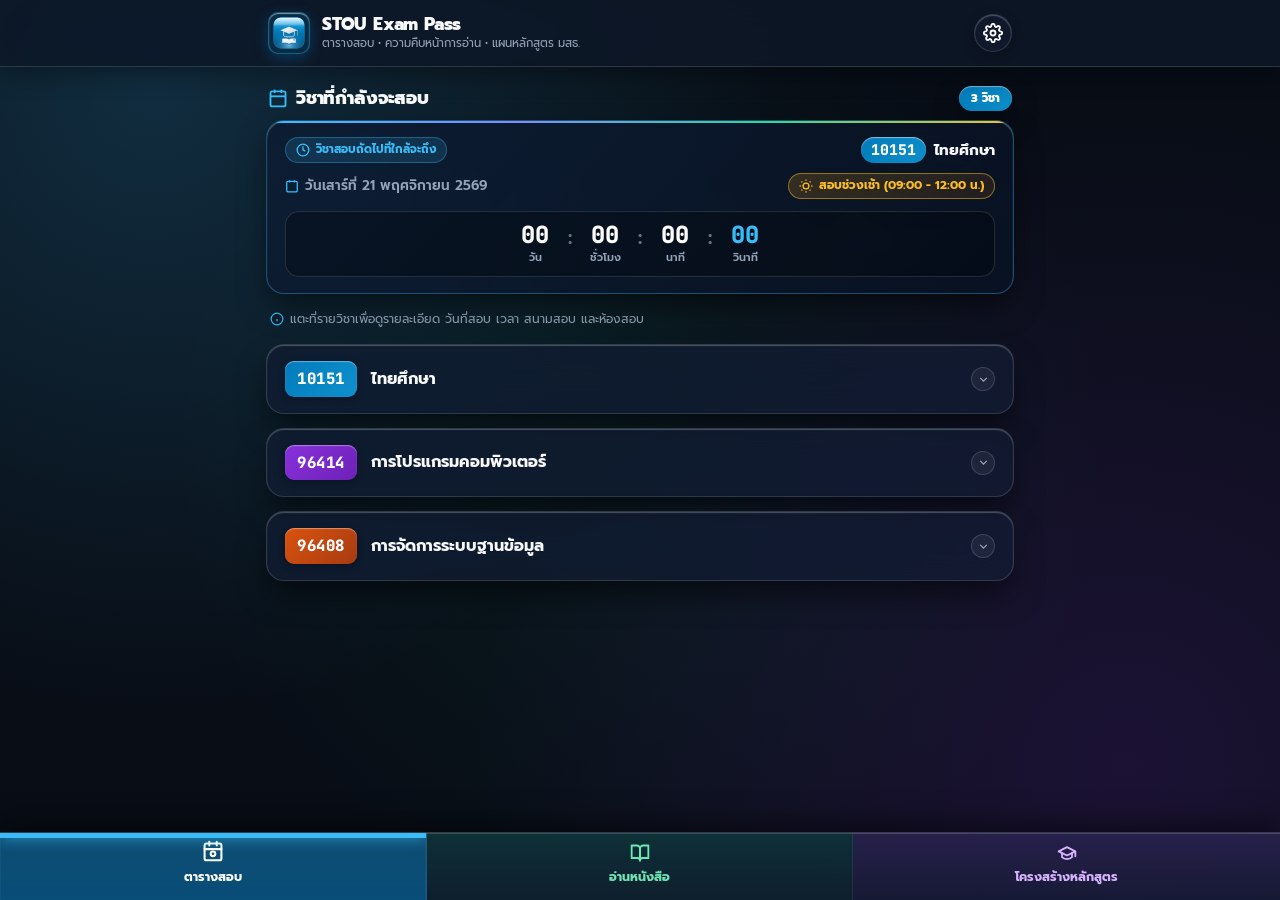
==== commit fc6ab195: "update3" ====
--- a/index.html
+++ b/index.html
@@ -32,11 +32,6 @@
         <div>
           <div class="aqua-brand-heading-row">
             <h1 class="aqua-brand-title">STOU Exam Pass</h1>
-            <button type="button" class="aqua-circle-sync-btn" id="btn-open-sync-hub" title="ศูนย์ซิงค์และสำรองข้อมูล (Export / Import / Reset)" aria-label="ศูนย์ซิงค์และสำรองข้อมูล">
-              <svg width="14" height="14" viewBox="0 0 24 24" fill="none" stroke="currentColor" stroke-width="2.3">
-                <path d="M21.5 2v6h-6M21.34 15.57a10 10 0 1 1-.57-8.38l5.67-5.67"></path>
-              </svg>
-            </button>
           </div>
           <p class="aqua-brand-subtitle">ตารางสอบ • ความคืบหน้าการอ่าน • แผนหลักสูตร มสธ.</p>
         </div>
@@ -49,11 +44,12 @@
           <span>ติดตั้งแอป</span>
         </button>
 
-        <!-- Theme Toggle (Light / Dark Aero Glass) -->
-        <button type="button" class="aqua-icon-gel-btn" id="btn-toggle-theme" title="สลับโหมดมืด / สว่าง" aria-label="สลับธีม">
-          <span id="theme-icon-container">
-            <svg width="18" height="18" viewBox="0 0 24 24" fill="none" stroke="currentColor" stroke-width="2.2"><path d="M21 12.79A9 9 0 1 1 11.21 3 7 7 0 0 0 21 12.79z"></path></svg>
-          </span>
+        <!-- Settings & Data Hub Gear Button (แทนที่ปุ่ม theme เดิม) -->
+        <button type="button" class="aqua-icon-gel-btn btn-settings-gear" id="btn-open-settings-hub" title="การตั้งค่าและจัดการข้อมูล (Settings & Hub)" aria-label="การตั้งค่าและจัดการข้อมูล">
+          <svg width="20" height="20" viewBox="0 0 24 24" fill="none" stroke="currentColor" stroke-width="2.2" stroke-linecap="round" stroke-linejoin="round">
+            <circle cx="12" cy="12" r="3"></circle>
+            <path d="M19.4 15a1.65 1.65 0 0 0 .33 1.82l.06.06a2 2 0 0 1 0 2.83 2 2 0 0 1-2.83 0l-.06-.06a1.65 1.65 0 0 0-1.82-.33 1.65 1.65 0 0 0-1 1.51V21a2 2 0 0 1-2 2 2 2 0 0 1-2-2v-.09A1.65 1.65 0 0 0 9 19.4a1.65 1.65 0 0 0-1.82.33l-.06.06a2 2 0 0 1-2.83 0 2 2 0 0 1 0-2.83l.06-.06a1.65 1.65 0 0 0 .33-1.82 1.65 1.65 0 0 0-1.51-1H3a2 2 0 0 1-2-2 2 2 0 0 1 2-2h.09A1.65 1.65 0 0 0 4.6 9a1.65 1.65 0 0 0-.33-1.82l-.06-.06a2 2 0 0 1 0-2.83 2 2 0 0 1 2.83 0l.06.06a1.65 1.65 0 0 0 1.82.33H9a1.65 1.65 0 0 0 1-1.51V3a2 2 0 0 1 2-2 2 2 0 0 1 2 2v.09a1.65 1.65 0 0 0 1 1.51 1.65 1.65 0 0 0 1.82-.33l.06-.06a2 2 0 0 1 2.83 0 2 2 0 0 1 0 2.83l-.06.06a1.65 1.65 0 0 0-.33 1.82V9a1.65 1.65 0 0 0 1.51 1H21a2 2 0 0 1 2 2 2 2 0 0 1-2 2h-.09a1.65 1.65 0 0 0-1.51 1z"></path>
+          </svg>
         </button>
       </div>
     </div>
@@ -103,20 +99,11 @@
       <!-- Compact Aqua Reading Summary Box -->
       <div class="aqua-summary-card reading-summary-card">
         <div class="summary-card-header">
-          <div>
+          <div class="summary-title-group">
             <span class="summary-badge-label">การเตรียมตัวสอบ มสธ.</span>
             <h3 class="summary-degree-title">ความคืบหน้าการอ่านหนังสือ</h3>
           </div>
           <div class="summary-header-actions">
-            <!-- Icon-only Round Action Buttons (No text, pure circular SVG) -->
-            <!-- Toggle Sample Book 1 เล่ม (ปุ่มกลมเล็กไอคอนตัวอย่าง) -->
-            <button type="button" class="btn-icon-round btn-icon-sample" id="btn-toggle-reading-sample" title="สลับเปิด/ปิด ตัวอย่างหนังสือ (1 เล่ม 15 หน่วย)" aria-label="ตัวอย่างหนังสือ 1 เล่ม">
-              <svg viewBox="0 0 24 24" fill="none" stroke="currentColor" stroke-width="2.2" stroke-linecap="round" stroke-linejoin="round"><path d="M2 3h6a4 4 0 0 1 4 4v14a3 3 0 0 0-3-3H2z"></path><path d="M22 3h-6a4 4 0 0 0-4 4v14a3 3 0 0 1 3-3h7z"></path></svg>
-            </button>
-            <!-- Reset Progress (ปุ่มกลมเล็กไอคอนรีเซ็ต) -->
-            <button type="button" class="btn-icon-round btn-icon-reset" id="btn-reset-reading-progress" title="รีเซ็ตความคืบหน้าการอ่านทั้งหมด" aria-label="รีเซ็ตความคืบหน้า">
-              <svg viewBox="0 0 24 24" fill="none" stroke="currentColor" stroke-width="2.2" stroke-linecap="round" stroke-linejoin="round"><path d="M3 12a9 9 0 1 0 9-9 9.75 9.75 0 0 0-6.74 2.74L3 8"></path><polyline points="3 3 3 8 8 8"></polyline></svg>
-            </button>
             <!-- Add New Book / Subject (ปุ่มกลมเล็กไอคอนบวก) -->
             <button type="button" class="btn-icon-round btn-icon-add-book" id="btn-open-add-book-modal" title="เพิ่มวิชา / เล่มหนังสือที่จะอ่าน" aria-label="เพิ่มหนังสือ">
               <svg viewBox="0 0 24 24" fill="none" stroke="currentColor" stroke-width="2.4" stroke-linecap="round" stroke-linejoin="round"><line x1="12" y1="5" x2="12" y2="19"></line><line x1="5" y1="12" x2="19" y2="12"></line></svg>
@@ -170,26 +157,13 @@
       <!-- Compact Aqua Curriculum Summary Box (Properly Sized & Clean) -->
       <div class="aqua-summary-card">
         <div class="summary-card-header">
-          <div>
+          <div class="summary-title-group">
             <span class="summary-badge-label">โครงสร้างหลักสูตร มสธ.</span>
             <h3 class="summary-degree-title">ความก้าวหน้าการศึกษา</h3>
           </div>
-          <div class="summary-header-actions">
-            <!-- Icon-only round action buttons -->
-            <button type="button" class="btn-icon-round btn-icon-excel" id="btn-export-excel" title="ส่งออก Excel" aria-label="ส่งออก Excel">
-              <svg viewBox="0 0 24 24" fill="none" stroke="currentColor" stroke-width="2.2" stroke-linecap="round" stroke-linejoin="round"><path d="M14 2H6a2 2 0 0 0-2 2v16a2 2 0 0 0 2 2h12a2 2 0 0 0 2-2V8z"></path><polyline points="14 2 14 8 20 8"></polyline><path d="M9 13l5 6"></path><path d="M14 13l-5 6"></path></svg>
-            </button>
-            <button type="button" class="btn-icon-round btn-icon-json-down" id="btn-export-json" title="ดาวน์โหลดไฟล์ .json" aria-label="ดาวน์โหลดไฟล์ JSON">
-              <svg viewBox="0 0 24 24" fill="none" stroke="currentColor" stroke-width="2.2" stroke-linecap="round" stroke-linejoin="round"><path d="M21 15v4a2 2 0 0 1-2 2H5a2 2 0 0 1-2-2v-4"></path><polyline points="7 10 12 15 17 10"></polyline><line x1="12" y1="15" x2="12" y2="3"></line></svg>
-            </button>
-            <button type="button" class="btn-icon-round btn-icon-json-up" id="btn-import-json" title="อัปโหลดไฟล์ .json" aria-label="อัปโหลดไฟล์ JSON">
-              <svg viewBox="0 0 24 24" fill="none" stroke="currentColor" stroke-width="2.2" stroke-linecap="round" stroke-linejoin="round"><path d="M21 15v4a2 2 0 0 1-2 2H5a2 2 0 0 1-2-2v-4"></path><polyline points="17 8 12 3 7 8"></polyline><line x1="12" y1="3" x2="12" y2="15"></line></svg>
-            </button>
-            <input type="file" id="inp-import-json" accept=".json,application/json" style="display:none;">
-            <div class="summary-total-pill">
-              <span class="summary-total-num" id="stat-total-passed-credits">0</span>
-              <span class="summary-total-text">/ 126 หน่วยกิต</span>
-            </div>
+          <div class="summary-total-pill curriculum-total-pill" id="curriculum-credits-badge">
+            <span class="summary-total-num" id="stat-total-passed-credits">0</span>
+            <span class="summary-total-text">/ 126 หน่วยกิต</span>
           </div>
         </div>
 
@@ -198,22 +172,22 @@
           <div class="aqua-progress-fill" id="curriculum-progress-fill" style="width: 0%;"></div>
         </div>
 
-        <!-- Compact Category Grid (Full word 'หน่วยกิต', balanced size) -->
+        <!-- Compact Category Grid (Strictly 2 Lines / 2 Rows) -->
         <div class="aqua-cat-grid">
-          <div class="aqua-cat-item">
-            <span class="cat-item-name">หมวดวิชาศึกษาทั่วไป</span>
+          <div class="aqua-cat-item" title="หมวดวิชาศึกษาทั่วไป (30 หน่วยกิต)">
+            <span class="cat-item-name">ศึกษาทั่วไป</span>
             <strong class="cat-item-credits" id="cat-stat-gen">0 / 30 หน่วยกิต</strong>
           </div>
-          <div class="aqua-cat-item">
-            <span class="cat-item-name">หมวดวิชาเฉพาะ (บังคับ)</span>
+          <div class="aqua-cat-item" title="หมวดวิชาเฉพาะ กลุ่มวิชาบังคับ (78 หน่วยกิต)">
+            <span class="cat-item-name">วิชาเฉพาะ (บังคับ)</span>
             <strong class="cat-item-credits" id="cat-stat-core">0 / 78 หน่วยกิต</strong>
           </div>
-          <div class="aqua-cat-item">
-            <span class="cat-item-name">หมวดวิชาเฉพาะ (เลือก)</span>
+          <div class="aqua-cat-item" title="หมวดวิชาเฉพาะ กลุ่มวิชาเลือก (12 หน่วยกิต)">
+            <span class="cat-item-name">วิชาเฉพาะ (เลือก)</span>
             <strong class="cat-item-credits" id="cat-stat-major-elec">0 / 12 หน่วยกิต</strong>
           </div>
-          <div class="aqua-cat-item">
-            <span class="cat-item-name">หมวดวิชาเลือกเสรี</span>
+          <div class="aqua-cat-item" title="หมวดวิชาเลือกเสรี (6 หน่วยกิต)">
+            <span class="cat-item-name">วิชาเลือกเสรี</span>
             <strong class="cat-item-credits" id="cat-stat-free">0 / 6 หน่วยกิต</strong>
           </div>
         </div>
@@ -538,16 +512,65 @@
   </div>
 
   <!-- ═════════════════════════════════════════════════ -->
-  <!-- MODAL: ศูนย์ซิงค์และย้ายข้อมูล (Sync & Transfer Hub) -->
+  <!-- MODAL: เพิ่มเรื่องในตอนย่อย (Topic Add Modal)       -->
+  <!-- ═════════════════════════════════════════════════ -->
+  <div class="aqua-modal-backdrop" id="topic-add-modal" style="display:none;">
+    <div class="aqua-modal-window" style="max-width: 440px;">
+      <div class="aqua-window-titlebar aero-modal-header">
+        <div class="aero-modal-title-wrap">
+          <svg width="18" height="18" viewBox="0 0 24 24" fill="none" stroke="currentColor" stroke-width="2.2"><path d="M12 5v14M5 12h14"></path></svg>
+          <span class="aqua-window-title" id="modal-topic-heading">เพิ่มเรื่องในตอนย่อย</span>
+        </div>
+        <button type="button" class="aero-modal-close-btn" id="btn-close-topic-modal" aria-label="ปิดหน้าต่าง">
+          <svg width="18" height="18" viewBox="0 0 24 24" fill="none" stroke="currentColor" stroke-width="2.3"><line x1="18" y1="6" x2="6" y2="18"></line><line x1="6" y1="6" x2="18" y2="18"></line></svg>
+        </button>
+      </div>
+
+      <div class="aqua-modal-body">
+        <form id="form-topic-add" onsubmit="event.preventDefault();">
+          <div class="aqua-modal-scroll">
+            <div class="aqua-course-banner" style="margin-bottom: 14px;">
+              <span class="banner-code-pill" id="modal-topic-course-code">10151</span>
+              <span class="banner-course-title" id="modal-topic-subunit-title">ตอนที่ 1.1</span>
+            </div>
+
+            <div class="aqua-form-grid" style="grid-template-columns: 1fr;">
+              <div class="aqua-field">
+                <label class="aqua-label">ลำดับเรื่อง (เช่น 1.1.1 หรือ 1.1.2)</label>
+                <input type="text" class="aqua-input" id="inp-topic-id" placeholder="เช่น 1.1.1" required>
+              </div>
+
+              <div class="aqua-field">
+                <label class="aqua-label">ชื่อเรื่อง / ประเด็นเนื้อหา</label>
+                <input type="text" class="aqua-input" id="inp-topic-title" placeholder="เช่น เรื่องที่ 1.1.1: ความหมายและที่มา" required>
+              </div>
+            </div>
+          </div>
+
+          <div class="aqua-modal-actions">
+            <button type="button" class="aqua-btn-secondary" id="btn-cancel-topic-modal">ยกเลิก</button>
+            <button type="button" class="aqua-btn-primary-gel" id="btn-save-topic-modal">
+              <svg width="15" height="15" viewBox="0 0 24 24" fill="none" stroke="currentColor" stroke-width="2.5"><line x1="12" y1="5" x2="12" y2="19"></line><line x1="5" y1="12" x2="19" y2="12"></line></svg>
+              <span>เพิ่มเรื่อง</span>
+            </button>
+          </div>
+        </form>
+      </div>
+    </div>
+  </div>
+
+  <!-- ═════════════════════════════════════════════════ -->
+  <!-- MODAL: การตั้งค่าและจัดการข้อมูล (Settings & Data Hub) -->
   <!-- ═════════════════════════════════════════════════ -->
   <div class="aqua-modal-backdrop" id="sync-backup-modal" style="display:none;">
     <div class="aqua-modal-window" style="max-width: 480px;">
       <div class="aqua-window-titlebar aero-modal-header">
         <div class="aero-modal-title-wrap">
-          <svg width="18" height="18" viewBox="0 0 24 24" fill="none" stroke="currentColor" stroke-width="2.3">
-            <path d="M21.5 2v6h-6M21.34 15.57a10 10 0 1 1-.57-8.38l5.67-5.67"></path>
+          <svg width="19" height="19" viewBox="0 0 24 24" fill="none" stroke="currentColor" stroke-width="2.2" stroke-linecap="round" stroke-linejoin="round">
+            <circle cx="12" cy="12" r="3"></circle>
+            <path d="M19.4 15a1.65 1.65 0 0 0 .33 1.82l.06.06a2 2 0 0 1 0 2.83 2 2 0 0 1-2.83 0l-.06-.06a1.65 1.65 0 0 0-1.82-.33 1.65 1.65 0 0 0-1 1.51V21a2 2 0 0 1-2 2 2 2 0 0 1-2-2v-.09A1.65 1.65 0 0 0 9 19.4a1.65 1.65 0 0 0-1.82.33l-.06.06a2 2 0 0 1-2.83 0 2 2 0 0 1 0-2.83l.06-.06a1.65 1.65 0 0 0 .33-1.82 1.65 1.65 0 0 0-1.51-1H3a2 2 0 0 1-2-2 2 2 0 0 1 2-2h.09A1.65 1.65 0 0 0 4.6 9a1.65 1.65 0 0 0-.33-1.82l-.06-.06a2 2 0 0 1 0-2.83 2 2 0 0 1 2.83 0l.06.06a1.65 1.65 0 0 0 1.82.33H9a1.65 1.65 0 0 0 1-1.51V3a2 2 0 0 1 2-2 2 2 0 0 1 2 2v.09a1.65 1.65 0 0 0 1 1.51 1.65 1.65 0 0 0 1.82-.33l.06-.06a2 2 0 0 1 2.83 0 2 2 0 0 1 0 2.83l-.06.06a1.65 1.65 0 0 0-.33 1.82V9a1.65 1.65 0 0 0 1.51 1H21a2 2 0 0 1 2 2 2 2 0 0 1-2 2h-.09a1.65 1.65 0 0 0-1.51 1z"></path>
           </svg>
-          <span class="aqua-window-title">ศูนย์ซิงค์และย้ายข้อมูลข้ามเครื่อง</span>
+          <span class="aqua-window-title">การตั้งค่าและจัดการข้อมูล</span>
         </div>
         <button type="button" class="aero-modal-close-btn" id="btn-close-sync-modal" aria-label="ปิดหน้าต่าง">
           <svg width="18" height="18" viewBox="0 0 24 24" fill="none" stroke="currentColor" stroke-width="2.3"><line x1="18" y1="6" x2="6" y2="18"></line><line x1="6" y1="6" x2="18" y2="18"></line></svg>
@@ -557,6 +580,27 @@
       <div class="aqua-modal-body">
         <div class="aqua-modal-scroll">
           
+          <!-- Section 1: ธีมการแสดงผล (Theme & Mode Toggle) -->
+          <div class="sync-section-block">
+            <div class="settings-theme-row">
+              <div class="settings-theme-info">
+                <h4 class="sync-section-title" style="margin-bottom: 2px;">
+                  <span id="theme-status-icon">
+                    <svg width="16" height="16" viewBox="0 0 24 24" fill="none" stroke="currentColor" stroke-width="2.2"><path d="M21 12.79A9 9 0 1 1 11.21 3 7 7 0 0 0 21 12.79z"></path></svg>
+                  </span>
+                  <span>ธีมการแสดงผล</span>
+                </h4>
+                <p class="sync-section-desc" id="current-theme-desc" style="margin:0;">โหมดมืด (Dark Aero Glass)</p>
+              </div>
+              <button type="button" class="aqua-btn-gel" id="btn-toggle-theme" style="padding: 7px 14px; gap: 8px;">
+                <span id="theme-icon-container">
+                  <svg width="16" height="16" viewBox="0 0 24 24" fill="none" stroke="currentColor" stroke-width="2.2"><circle cx="12" cy="12" r="5"></circle><line x1="12" y1="1" x2="12" y2="3"></line><line x1="12" y1="21" x2="12" y2="23"></line><line x1="4.22" y1="4.22" x2="5.64" y2="5.64"></line><line x1="18.36" y1="18.36" x2="19.78" y2="19.78"></line><line x1="1" y1="12" x2="3" y2="12"></line><line x1="21" y1="12" x2="23" y2="12"></line><line x1="4.22" y1="19.78" x2="5.64" y2="18.36"></line><line x1="18.36" y1="5.64" x2="19.78" y2="4.22"></line></svg>
+                </span>
+                <span id="theme-text-label">สลับเป็นโหมดสว่าง</span>
+              </button>
+            </div>
+          </div>
+
           <!-- Sync / Storage Status Card -->
           <div class="sync-status-card">
             <div class="sync-status-icon-wrap">
@@ -564,37 +608,37 @@
             </div>
             <div class="sync-status-info">
               <div class="sync-status-heading">บันทึกอัตโนมัติบนอุปกรณ์นี้แล้ว</div>
-              <div class="sync-status-sub" id="sync-status-summary">ข้อมูลปลอดภัย พร้อมใช้งาน</div>
-            </div>
-          </div>
-
-          <div style="text-align:center; margin: 4px 0 12px 0;">
-            <p style="font-size:0.86rem; font-weight:700; color:var(--text-main); margin:0;">ต้องการดาวน์โหลด หรืออัปโหลดข้อมูล?</p>
-            <p style="font-size:0.72rem; color:var(--text-muted); margin:2px 0 0 0;">เลือกดำเนินการเพื่อย้ายข้อมูลไปใช้บนมือถือ/คอมพิวเตอร์เครื่องอื่น</p>
-          </div>
-
-          <!-- Section 1: ดาวน์โหลดข้อมูล (Download .json) -->
+              <div class="sync-status-sub" id="sync-status-summary">ข้อมูลปลอดภัย พร้อมใช้งานออฟไลน์ 100%</div>
+            </div>
+          </div>
+
+          <!-- Section 2: ส่งออกข้อมูลและรายงาน (Export) -->
           <div class="sync-section-block">
             <h4 class="sync-section-title">
               <svg width="16" height="16" viewBox="0 0 24 24" fill="none" stroke="currentColor" stroke-width="2.2"><path d="M21 15v4a2 2 0 0 1-2 2H5a2 2 0 0 1-2-2v-4"></path><polyline points="7 10 12 15 17 10"></polyline><line x1="12" y1="15" x2="12" y2="3"></line></svg>
-              <span>1. ดาวน์โหลดไฟล์ข้อมูล (.json)</span>
+              <span>ส่งออกรายงานและสำรองข้อมูล (Export)</span>
             </h4>
-            <p class="sync-section-desc">บันทึกข้อมูลทั้งหมด (ตารางสอบ, บันทึกการอ่าน 15 หน่วย, โครงสร้างหลักสูตร) ลงเครื่องเพื่อนำไปอัปโหลดในเครื่องอื่น หรือเก็บสำรองไว้</p>
-            <button type="button" class="aqua-btn-gel" id="btn-sync-export-json" style="width:100%; justify-content:center;">
-              <svg width="15" height="15" viewBox="0 0 24 24" fill="none" stroke="currentColor" stroke-width="2.3"><path d="M21 15v4a2 2 0 0 1-2 2H5a2 2 0 0 1-2-2v-4"></path><polyline points="7 10 12 15 17 10"></polyline><line x1="12" y1="15" x2="12" y2="3"></line></svg>
-              <span>ดาวน์โหลดไฟล์ .json เก็บไว้</span>
-            </button>
-          </div>
-
-          <!-- Section 2: อัปโหลดข้อมูล (Upload .json) -->
+            <p class="sync-section-desc">บันทึกข้อมูลออกเป็นรายงาน Excel หรือไฟล์สำรอง .json เพื่อดูข้อมูลเชิงลึกหรือย้ายเครื่อง</p>
+            <div style="display:flex; flex-direction:column; gap:8px;">
+              <button type="button" class="aqua-btn-gel" id="btn-sync-export-excel" style="width:100%; justify-content:center; background: linear-gradient(135deg, rgba(16, 185, 129, 0.25), rgba(5, 150, 105, 0.35)); border-color: rgba(52, 211, 153, 0.5); color: #a7f3d0;">
+                <svg width="16" height="16" viewBox="0 0 24 24" fill="none" stroke="currentColor" stroke-width="2.3"><path d="M14 2H6a2 2 0 0 0-2 2v16a2 2 0 0 0 2 2h12a2 2 0 0 0 2-2V8z"></path><polyline points="14 2 14 8 20 8"></polyline><path d="M9 13l5 6"></path><path d="M14 13l-5 6"></path></svg>
+                <span>ส่งออกรายงาน Excel (5 แผ่นงานครบทุกมิติ)</span>
+              </button>
+              <button type="button" class="aqua-btn-gel" id="btn-sync-export-json" style="width:100%; justify-content:center;">
+                <svg width="15" height="15" viewBox="0 0 24 24" fill="none" stroke="currentColor" stroke-width="2.3"><path d="M21 15v4a2 2 0 0 1-2 2H5a2 2 0 0 1-2-2v-4"></path><polyline points="7 10 12 15 17 10"></polyline><line x1="12" y1="15" x2="12" y2="3"></line></svg>
+                <span>ดาวน์โหลดไฟล์สำรอง .json</span>
+              </button>
+            </div>
+          </div>
+
+          <!-- Section 3: อัปโหลดและนำเข้าข้อมูล (Import) -->
           <div class="sync-section-block">
             <h4 class="sync-section-title">
               <svg width="16" height="16" viewBox="0 0 24 24" fill="none" stroke="currentColor" stroke-width="2.2"><path d="M21 15v4a2 2 0 0 1-2 2H5a2 2 0 0 1-2-2v-4"></path><polyline points="17 8 12 3 7 8"></polyline><line x1="12" y1="3" x2="12" y2="15"></line></svg>
-              <span>2. อัปโหลดไฟล์ข้อมูล (.json) เพื่อซิงค์กับเครื่องนี้</span>
+              <span>นำเข้าและซิงค์ข้อมูล (Import .json)</span>
             </h4>
             <p class="sync-section-desc">เลือกไฟล์ .json ที่มีอยู่ เพื่อดึงข้อมูลเดิมกลับมา หรือซิงค์ข้อมูลมาจากอุปกรณ์อื่น</p>
 
-            <!-- Mode selector radio buttons -->
             <div class="sync-mode-selector">
               <label class="sync-mode-radio">
                 <input type="radio" name="sync-import-mode" value="merge" id="sync-mode-merge" checked>
@@ -622,17 +666,28 @@
             </div>
           </div>
 
-          <!-- Section 3: รีเซ็ตหลักสูตรเดิมเพื่อเตรียมขึ้นสาขาใหม่ -->
+          <!-- Section 4: การจัดการและรีเซ็ตข้อมูล (Data Reset) -->
           <div class="sync-section-block sync-danger-block">
             <h4 class="sync-section-title text-danger">
               <svg width="16" height="16" viewBox="0 0 24 24" fill="none" stroke="currentColor" stroke-width="2.2"><path d="M3 6h18M19 6v14a2 2 0 0 1-2 2H7a2 2 0 0 1-2-2V6m3 0V4a2 2 0 0 1 2-2h4a2 2 0 0 1 2 2v2"></path></svg>
-              <span>3. รีเซ็ตโครงสร้างหลักสูตร (Reset Curriculum)</span>
+              <span>การจัดการและรีเซ็ตข้อมูล (Data Reset)</span>
             </h4>
-            <p class="sync-section-desc">ต้องการเปลี่ยนสาขาวิชาหรือไม่? สามารถกดล้างรายวิชาในหลักสูตรเดิมทั้งหมดให้เป็น 0 เพื่อเตรียมเพิ่มหรือนำเข้ารายวิชาของสาขาใหม่ได้</p>
-            <button type="button" class="aqua-btn-danger-outline" id="btn-sync-reset-curriculum">
-              <svg width="14" height="14" viewBox="0 0 24 24" fill="none" stroke="currentColor" stroke-width="2.2"><polyline points="3 6 5 6 21 6"></polyline><path d="M19 6v14a2 2 0 0 1-2 2H7a2 2 0 0 1-2-2V6m3 0V4a2 2 0 0 1 2-2h4a2 2 0 0 1 2 2v2"></path></svg>
-              <span>ล้างรายวิชาในหลักสูตรทั้งหมด</span>
-            </button>
+            <div style="display:flex; flex-direction:column; gap:8px;">
+              <div>
+                <p class="sync-section-desc" style="margin-bottom:6px;">ต้องการเริ่มอ่านหนังสือใหม่ทั้งหมดหรือไม่? ล้างสถานะการอ่านทุกหน่วยให้เป็นยังไม่อ่าน</p>
+                <button type="button" class="aqua-btn-danger-outline" id="btn-sync-reset-reading" style="width:100%; justify-content:center;">
+                  <svg width="14" height="14" viewBox="0 0 24 24" fill="none" stroke="currentColor" stroke-width="2.2"><path d="M3 12a9 9 0 1 0 9-9 9.75 9.75 0 0 0-6.74 2.74L3 8"></path><polyline points="3 3 3 8 8 8"></polyline></svg>
+                  <span>รีเซ็ตความคืบหน้าการอ่านทั้งหมด</span>
+                </button>
+              </div>
+              <div style="margin-top:4px; padding-top:8px; border-top:1px dashed rgba(239, 68, 68, 0.25);">
+                <p class="sync-section-desc" style="margin-bottom:6px;">ต้องการเปลี่ยนสาขาวิชาหรือไม่? สามารถกดล้างรายวิชาในหลักสูตรเดิมทั้งหมดให้เป็น 0 เพื่อเตรียมเพิ่มหรือนำเข้ารายวิชาของสาขาใหม่</p>
+                <button type="button" class="aqua-btn-danger-outline" id="btn-sync-reset-curriculum" style="width:100%; justify-content:center;">
+                  <svg width="14" height="14" viewBox="0 0 24 24" fill="none" stroke="currentColor" stroke-width="2.2"><polyline points="3 6 5 6 21 6"></polyline><path d="M19 6v14a2 2 0 0 1-2 2H7a2 2 0 0 1-2-2V6m3 0V4a2 2 0 0 1 2-2h4a2 2 0 0 1 2 2v2"></path></svg>
+                  <span>ล้างรายวิชาในหลักสูตรทั้งหมด</span>
+                </button>
+              </div>
+            </div>
           </div>
 
         </div>
--- a/css/style.css
+++ b/css/style.css
@@ -217,16 +217,38 @@
   transform: rotate(180deg) scale(0.95);
 }
 
-[data-theme="aqua-light"] .aqua-circle-sync-btn {
-  background: #e0f2fe;
-  border-color: #7dd3fc;
+.btn-settings-gear {
+  color: var(--text-main);
+  transition: all 0.25s cubic-bezier(0.16, 1, 0.3, 1);
+}
+
+.btn-settings-gear:hover {
+  transform: rotate(45deg) scale(1.08);
+  color: #38bdf8;
+}
+
+.btn-settings-gear:active {
+  transform: rotate(90deg) scale(0.95);
+}
+
+[data-theme="aqua-light"] .btn-settings-gear {
+  color: var(--text-main);
+}
+
+[data-theme="aqua-light"] .btn-settings-gear:hover {
   color: #0284c7;
-  box-shadow: 0 1px 4px rgba(2, 132, 199, 0.2);
-}
-
-[data-theme="aqua-light"] .aqua-circle-sync-btn:hover {
-  background: #bae6fd;
-  color: #0369a1;
+}
+
+.settings-theme-row {
+  display: flex;
+  align-items: center;
+  justify-content: space-between;
+  gap: 12px;
+}
+
+.settings-theme-info {
+  display: flex;
+  flex-direction: column;
 }
 
 /* ═══════════════════════════════════
@@ -1061,17 +1083,22 @@
   border: 1px solid var(--border-glass);
   border-radius: var(--radius-md);
   box-shadow: var(--aero-card-shadow);
-  padding: 12px 14px;
-  margin-bottom: 12px;
+  padding: 10px 14px;
+  margin-bottom: 10px;
 }
 
 .summary-card-header {
   display: flex;
   justify-content: space-between;
   align-items: center;
-  margin-bottom: 8px;
-  gap: 8px;
-  flex-wrap: wrap;
+  margin-bottom: 6px;
+  gap: 10px;
+}
+
+.summary-title-group {
+  display: flex;
+  flex-direction: column;
+  gap: 1px;
 }
 
 .summary-badge-label {
@@ -1087,6 +1114,11 @@
   font-weight: 800;
   color: var(--text-main);
   margin-top: 1px;
+}
+
+.curriculum-total-pill {
+  flex-shrink: 0;
+  white-space: nowrap;
 }
 
 .summary-header-actions {
@@ -1291,6 +1323,7 @@
   align-items: center;
   justify-content: center;
   cursor: pointer;
+  pointer-events: none;
   transition: var(--transition);
 }
 
@@ -1330,6 +1363,11 @@
 .book-unit-row.is-completed {
   background: rgba(16, 185, 129, 0.08);
   border-color: rgba(52, 211, 153, 0.25);
+}
+
+.book-unit-row.is-reading {
+  background: rgba(245, 158, 11, 0.08);
+  border-color: rgba(251, 191, 36, 0.32);
 }
 
 .btn-unit-check {
@@ -1362,6 +1400,14 @@
   animation: checkBounce 0.32s ease;
 }
 
+.btn-unit-check.is-reading {
+  background: linear-gradient(135deg, #f59e0b 0%, #d97706 100%);
+  border-color: #fbbf24;
+  color: #ffffff;
+  box-shadow: 0 0 10px rgba(245, 158, 11, 0.55);
+  animation: checkBounce 0.32s ease;
+}
+
 .btn-unit-check svg {
   width: 14px;
   height: 14px;
@@ -1398,6 +1444,12 @@
   color: #34d399;
   background: rgba(16, 185, 129, 0.12);
   border-color: rgba(52, 211, 153, 0.25);
+}
+
+.book-unit-row.is-reading .unit-num-pill {
+  color: #fbbf24;
+  background: rgba(245, 158, 11, 0.14);
+  border-color: rgba(251, 191, 36, 0.35);
 }
 
 .unit-text-name {
@@ -1413,6 +1465,10 @@
   color: #a7f3d0;
 }
 
+.book-unit-row.is-reading .unit-text-name {
+  color: #fde68a;
+}
+
 .unit-done-tag {
   font-size: 0.68rem;
   font-weight: 700;
@@ -1421,6 +1477,17 @@
   background: rgba(16, 185, 129, 0.18);
   color: #34d399;
   border: 1px solid rgba(16, 185, 129, 0.3);
+  flex-shrink: 0;
+}
+
+.unit-reading-tag {
+  font-size: 0.68rem;
+  font-weight: 700;
+  padding: 2px 8px;
+  border-radius: var(--radius-pill);
+  background: rgba(245, 158, 11, 0.18);
+  color: #fbbf24;
+  border: 1px solid rgba(245, 158, 11, 0.4);
   flex-shrink: 0;
 }
 
@@ -1515,6 +1582,11 @@
   border-color: rgba(52, 211, 153, 0.35);
 }
 
+.subunit-row.is-reading {
+  background: rgba(245, 158, 11, 0.08);
+  border-color: rgba(251, 191, 36, 0.3);
+}
+
 [data-theme="aqua-light"] .subunit-row {
   background: #ffffff;
   border-color: #e2e8f0;
@@ -1523,6 +1595,11 @@
 [data-theme="aqua-light"] .subunit-row.is-completed {
   background: #ecfdf5;
   border-color: #a7f3d0;
+}
+
+[data-theme="aqua-light"] .subunit-row.is-reading {
+  background: #fffbeb;
+  border-color: #fcd34d;
 }
 
 .btn-subunit-check {
@@ -1554,6 +1631,14 @@
   animation: checkBounce 0.32s ease;
 }
 
+.btn-subunit-check.is-reading {
+  background: linear-gradient(135deg, #f59e0b 0%, #d97706 100%);
+  border-color: #fbbf24;
+  color: #ffffff;
+  box-shadow: 0 0 8px rgba(245, 158, 11, 0.55);
+  animation: checkBounce 0.32s ease;
+}
+
 .btn-subunit-check svg {
   width: 12px;
   height: 12px;
@@ -1569,6 +1654,13 @@
   border-color: #047857;
   color: #ffffff;
   box-shadow: 0 2px 6px rgba(4, 120, 87, 0.35);
+}
+
+[data-theme="aqua-light"] .btn-subunit-check.is-reading {
+  background: linear-gradient(135deg, #d97706 0%, #b45309 100%);
+  border-color: #b45309;
+  color: #ffffff;
+  box-shadow: 0 2px 6px rgba(217, 119, 6, 0.35);
 }
 
 .subunit-id-pill {
@@ -1646,6 +1738,292 @@
   background: #ecfdf5;
 }
 
+/* ═══════════════════════════════════
+   Sub-Unit Topics (เรื่อง - หน่วยย่อยของตอน)
+   Scale: Equal to Subunit Frame (Comfortable 6px 10px, 22px buttons)
+   Distinction: Azure Tree Connector & Left Border Accent & 'เรื่อง' pill
+   ═══════════════════════════════════ */
+.subunit-topics-box {
+  margin-left: 18px;
+  padding: 4px 6px 6px 12px;
+  border-left: 2px dashed rgba(56, 189, 248, 0.45);
+  display: flex;
+  flex-direction: column;
+  gap: 5px;
+  margin-top: 3px;
+  margin-bottom: 4px;
+}
+
+[data-theme="aqua-light"] .subunit-topics-box {
+  border-left-color: rgba(2, 132, 199, 0.4);
+}
+
+.topic-row {
+  display: flex;
+  align-items: center;
+  gap: 8px;
+  padding: 6px 10px;
+  border-radius: var(--radius-sm);
+  background: rgba(56, 189, 248, 0.04);
+  border: 1px solid rgba(56, 189, 248, 0.12);
+  border-left: 3px solid #38bdf8;
+  transition: all 0.18s ease;
+}
+
+.topic-row:hover {
+  background: rgba(56, 189, 248, 0.08);
+  border-color: rgba(56, 189, 248, 0.3);
+}
+
+.topic-row.is-completed {
+  background: rgba(16, 185, 129, 0.1);
+  border-color: rgba(52, 211, 153, 0.3);
+  border-left-color: #10b981;
+}
+
+.topic-row.is-reading {
+  background: rgba(245, 158, 11, 0.08);
+  border-color: rgba(251, 191, 36, 0.3);
+  border-left-color: #f59e0b;
+}
+
+[data-theme="aqua-light"] .topic-row {
+  background: #f0f9ff;
+  border-color: #bae6fd;
+  border-left-color: #0284c7;
+}
+
+[data-theme="aqua-light"] .topic-row.is-completed {
+  background: #ecfdf5;
+  border-color: #a7f3d0;
+  border-left-color: #059669;
+}
+
+[data-theme="aqua-light"] .topic-row.is-reading {
+  background: #fffbeb;
+  border-color: #fde68a;
+  border-left-color: #d97706;
+}
+
+.btn-topic-check {
+  width: 22px;
+  height: 22px;
+  border-radius: 50%;
+  border: 1.5px solid rgba(56, 189, 248, 0.45);
+  background: rgba(56, 189, 248, 0.08);
+  color: transparent;
+  cursor: pointer;
+  display: flex;
+  align-items: center;
+  justify-content: center;
+  flex-shrink: 0;
+  transition: all 0.2s cubic-bezier(0.175, 0.885, 0.32, 1.275);
+  padding: 0;
+}
+
+.btn-topic-check:hover {
+  border-color: #38bdf8;
+  transform: scale(1.1);
+}
+
+.btn-topic-check.is-checked {
+  background: linear-gradient(135deg, #10b981 0%, #059669 100%);
+  border-color: #34d399;
+  color: #ffffff;
+  box-shadow: 0 0 8px rgba(16, 185, 129, 0.5);
+  animation: checkBounce 0.32s ease;
+}
+
+.btn-topic-check.is-reading {
+  background: linear-gradient(135deg, #f59e0b 0%, #d97706 100%);
+  border-color: #fbbf24;
+  color: #ffffff;
+  box-shadow: 0 0 8px rgba(245, 158, 11, 0.55);
+  animation: checkBounce 0.32s ease;
+}
+
+.btn-topic-check svg {
+  width: 12px;
+  height: 12px;
+}
+
+[data-theme="aqua-light"] .btn-topic-check {
+  border-color: #0284c7;
+  background: #ffffff;
+}
+
+[data-theme="aqua-light"] .btn-topic-check.is-checked {
+  background: linear-gradient(135deg, #059669 0%, #047857 100%);
+  border-color: #047857;
+  color: #ffffff;
+  box-shadow: 0 2px 6px rgba(4, 120, 87, 0.35);
+}
+
+[data-theme="aqua-light"] .btn-topic-check.is-reading {
+  background: linear-gradient(135deg, #d97706 0%, #b45309 100%);
+  border-color: #b45309;
+  color: #ffffff;
+  box-shadow: 0 2px 6px rgba(217, 119, 6, 0.35);
+}
+
+.topic-id-pill {
+  font-family: 'JetBrains Mono', monospace;
+  font-size: 0.72rem;
+  font-weight: 700;
+  color: #38bdf8;
+  background: rgba(56, 189, 248, 0.14);
+  border: 1px solid rgba(56, 189, 248, 0.3);
+  border-radius: var(--radius-pill);
+  padding: 1px 7px;
+  flex-shrink: 0;
+}
+
+.topic-row.is-completed .topic-id-pill {
+  background: rgba(16, 185, 129, 0.16);
+  color: #34d399;
+  border-color: rgba(52, 211, 153, 0.4);
+}
+
+[data-theme="aqua-light"] .topic-id-pill {
+  background: #e0f2fe;
+  color: #0284c7;
+  border-color: #7dd3fc;
+}
+
+[data-theme="aqua-light"] .topic-row.is-completed .topic-id-pill {
+  background: #d1fae5;
+  color: #047857;
+  border-color: #a7f3d0;
+}
+
+.topic-title-text {
+  font-size: 0.8rem;
+  font-weight: 600;
+  color: var(--text-main);
+  line-height: 1.35;
+  flex: 1;
+}
+
+.topic-row.is-completed .topic-title-text {
+  color: #a7f3d0;
+}
+
+[data-theme="aqua-light"] .topic-title-text {
+  color: #1e293b;
+}
+
+[data-theme="aqua-light"] .topic-row.is-completed .topic-title-text {
+  color: #064e3b;
+  font-weight: 700;
+}
+
+.topic-reading-indicator {
+  font-size: 0.65rem;
+  font-weight: 700;
+  padding: 1px 6px;
+  border-radius: var(--radius-pill);
+  background: rgba(245, 158, 11, 0.18);
+  color: #fbbf24;
+  border: 1px solid rgba(251, 191, 36, 0.4);
+  flex-shrink: 0;
+}
+
+[data-theme="aqua-light"] .topic-reading-indicator {
+  background: #fef3c7;
+  color: #b45309;
+  border-color: #fcd34d;
+}
+
+.btn-del-topic {
+  width: 22px;
+  height: 22px;
+  border-radius: 50%;
+  background: transparent;
+  border: 1px solid transparent;
+  color: var(--text-dim);
+  display: flex;
+  align-items: center;
+  justify-content: center;
+  cursor: pointer;
+  padding: 0;
+  flex-shrink: 0;
+  opacity: 0.6;
+  transition: var(--transition);
+}
+
+.btn-del-topic:hover {
+  background: rgba(239, 68, 68, 0.15);
+  border-color: rgba(239, 68, 68, 0.3);
+  color: #ef4444;
+  opacity: 1;
+}
+
+.btn-add-topic-inline {
+  background: transparent;
+  border: 1px dashed rgba(56, 189, 248, 0.4);
+  color: #38bdf8;
+  font-family: inherit;
+  font-size: 0.72rem;
+  font-weight: 600;
+  padding: 3px 9px;
+  border-radius: var(--radius-pill);
+  cursor: pointer;
+  display: inline-flex;
+  align-items: center;
+  gap: 4px;
+  width: fit-content;
+  margin-top: 2px;
+  transition: var(--transition);
+}
+
+.btn-add-topic-inline:hover {
+  background: rgba(56, 189, 248, 0.15);
+  border-color: #38bdf8;
+  transform: translateY(-1px);
+}
+
+[data-theme="aqua-light"] .btn-add-topic-inline {
+  color: #0284c7;
+  border-color: rgba(2, 132, 199, 0.4);
+}
+
+[data-theme="aqua-light"] .btn-add-topic-inline:hover {
+  background: #e0f2fe;
+  border-color: #0284c7;
+}
+
+.btn-add-topic-mini {
+  background: transparent;
+  border: 1px dashed rgba(56, 189, 248, 0.35);
+  color: #38bdf8;
+  font-family: inherit;
+  font-size: 0.68rem;
+  font-weight: 600;
+  padding: 2px 7px;
+  border-radius: var(--radius-pill);
+  cursor: pointer;
+  display: inline-flex;
+  align-items: center;
+  gap: 3px;
+  flex-shrink: 0;
+  transition: var(--transition);
+}
+
+.btn-add-topic-mini:hover {
+  background: rgba(56, 189, 248, 0.15);
+  border-color: #38bdf8;
+}
+
+[data-theme="aqua-light"] .btn-add-topic-mini {
+  color: #0284c7;
+  border-color: rgba(2, 132, 199, 0.35);
+}
+
+[data-theme="aqua-light"] .btn-add-topic-mini:hover {
+  background: #e0f2fe;
+  border-color: #0284c7;
+}
+
 .unit-subcount-pill {
   font-family: 'JetBrains Mono', monospace;
   font-size: 0.7rem;
@@ -1850,7 +2228,7 @@
   background: rgba(0, 0, 0, 0.3);
   border-radius: var(--radius-pill);
   overflow: hidden;
-  margin-bottom: 8px;
+  margin-bottom: 6px;
 }
 
 [data-theme="aqua-light"] .aqua-progress-track {
@@ -1865,30 +2243,29 @@
   transition: width 0.6s cubic-bezier(0.16, 1, 0.3, 1);
 }
 
+/* Compact Curriculum Category Grid (Strictly 2 Lines / 2 Rows on All Screens) */
 .aqua-cat-grid {
   display: grid;
-  grid-template-columns: repeat(2, 1fr);
-  gap: 6px;
-}
-
-@media (max-width: 540px) {
-  .aqua-cat-grid {
-    grid-template-columns: 1fr;
-  }
+  grid-template-columns: repeat(2, 1fr) !important;
+  gap: 5px 8px;
+  margin-top: 2px;
 }
 
 .aqua-cat-item {
   background: rgba(0, 0, 0, 0.22);
   border: 1px solid var(--border-glass);
   border-radius: var(--radius-sm);
-  padding: 6px 10px;
+  padding: 5px 8px;
   display: flex;
   justify-content: space-between;
   align-items: center;
+  min-width: 0;
+  gap: 6px;
 }
 
 [data-theme="aqua-light"] .aqua-cat-item {
-  background: rgba(245, 248, 252, 0.8);
+  background: rgba(245, 248, 252, 0.85);
+  border-color: #e2e8f0;
 }
 
 .cat-item-name {
@@ -1898,14 +2275,15 @@
 
 .cat-item-credits {
   font-family: 'JetBrains Mono', monospace;
-  font-size: 0.78rem;
+  font-size: 0.76rem;
   font-weight: 700;
   color: var(--text-main);
+  white-space: nowrap;
 }
 
 /* Search and Filter Chips */
 .aqua-controls-bar {
-  margin-bottom: 18px;
+  margin-bottom: 12px;
 }
 
 .aqua-search-wrap {
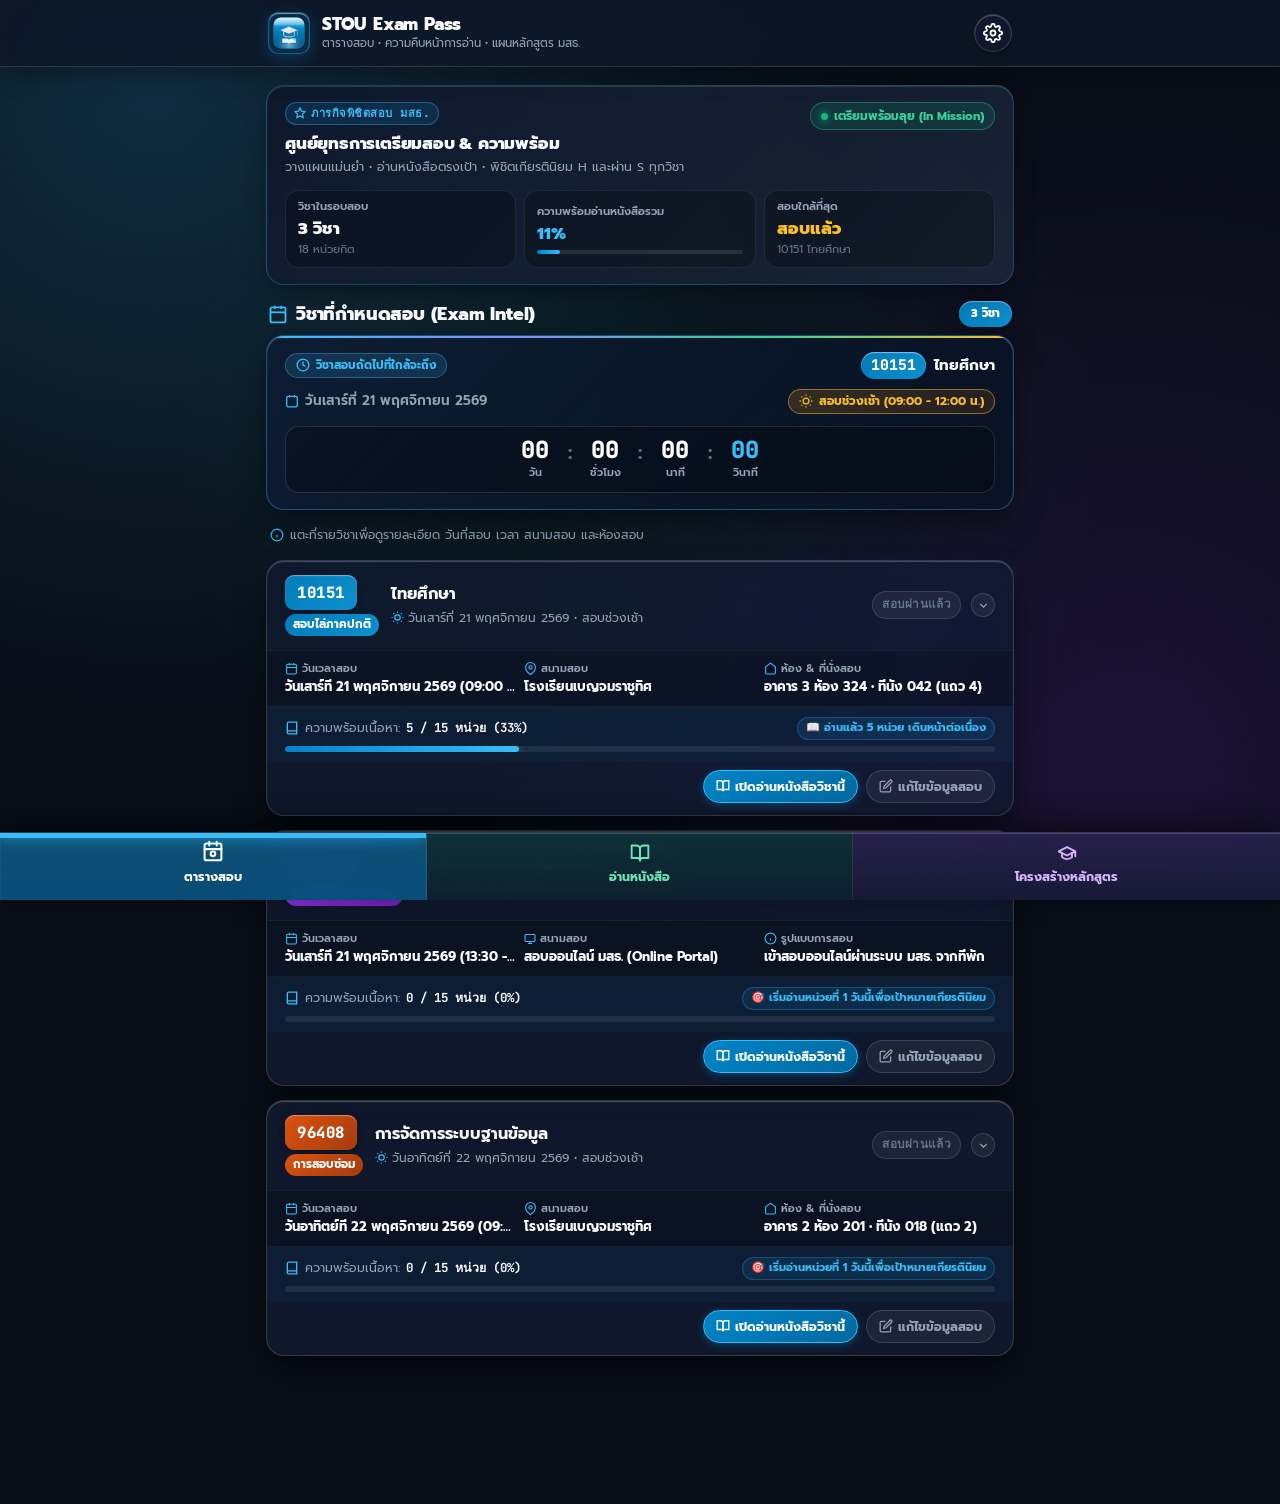
==== commit 01cba992: "update 5" ====
--- a/index.html
+++ b/index.html
@@ -65,11 +65,47 @@
     <!-- ═══════════════════════════════════════════════ -->
     <section id="pane-home" class="tab-pane active">
 
+      <!-- Exam Mission Control HUD (ศูนย์ยุทธการเตรียมสอบ & ความพร้อม) -->
+      <div class="exam-mission-dashboard">
+        <div class="mission-dashboard-header">
+          <div class="mission-title-col">
+            <span class="mission-badge-pill">
+              <svg width="12" height="12" viewBox="0 0 24 24" fill="none" stroke="currentColor" stroke-width="2.5"><polygon points="12 2 15.09 8.26 22 9.27 17 14.14 18.18 21.02 12 17.77 5.82 21.02 7 14.14 2 9.27 8.91 8.26 12 2"></polygon></svg>
+              ภารกิจพิชิตสอบ มสธ.
+            </span>
+            <h2 class="mission-title-text">ศูนย์ยุทธการเตรียมสอบ & ความพร้อม</h2>
+            <p class="mission-subtitle-text">วางแผนแม่นยำ • อ่านหนังสือตรงเป้า • พิชิตเกียรตินิยม H และผ่าน S ทุกวิชา</p>
+          </div>
+          <div class="mission-status-pill" id="mission-overall-badge">
+            <span class="mission-pulse-dot"></span>
+            <span id="mission-status-text">พร้อมลุยสอบ</span>
+          </div>
+        </div>
+
+        <div class="mission-hud-grid">
+          <div class="mission-hud-card">
+            <span class="hud-card-label">วิชาในรอบสอบ</span>
+            <strong class="hud-card-val" id="mission-total-courses">0 วิชา</strong>
+            <span class="hud-card-sub" id="mission-total-credits">0 หน่วยกิต</span>
+          </div>
+          <div class="mission-hud-card">
+            <span class="hud-card-label">ความพร้อมอ่านหนังสือรวม</span>
+            <strong class="hud-card-val val-cyan" id="mission-readiness-percent">0%</strong>
+            <div class="hud-mini-bar"><div class="hud-mini-fill" id="mission-readiness-bar" style="width: 0%;"></div></div>
+          </div>
+          <div class="mission-hud-card">
+            <span class="hud-card-label">สอบใกล้ที่สุด</span>
+            <strong class="hud-card-val val-amber" id="mission-nearest-days">- วัน</strong>
+            <span class="hud-card-sub" id="mission-nearest-course">รอประกาศ</span>
+          </div>
+        </div>
+      </div>
+
       <!-- Section Title Header -->
       <div class="aqua-section-bar">
         <div class="section-title-wrap">
           <svg class="section-title-icon" viewBox="0 0 24 24" fill="none" stroke="currentColor" stroke-width="2.2"><rect x="3" y="4" width="18" height="18" rx="2" ry="2"></rect><line x1="16" y1="2" x2="16" y2="6"></line><line x1="8" y1="2" x2="8" y2="6"></line><line x1="3" y1="10" x2="21" y2="10"></line></svg>
-          <h2 class="aqua-section-title">วิชาที่กำลังจะสอบ</h2>
+          <h2 class="aqua-section-title">วิชาที่กำหนดสอบ (Exam Intel)</h2>
         </div>
         <span class="aqua-count-gel-badge" id="exam-count-badge">0 วิชา</span>
       </div>
@@ -104,10 +140,6 @@
             <h3 class="summary-degree-title">ความคืบหน้าการอ่านหนังสือ</h3>
           </div>
           <div class="summary-header-actions">
-            <!-- Add New Book / Subject (ปุ่มกลมเล็กไอคอนบวก) -->
-            <button type="button" class="btn-icon-round btn-icon-add-book" id="btn-open-add-book-modal" title="เพิ่มวิชา / เล่มหนังสือที่จะอ่าน" aria-label="เพิ่มหนังสือ">
-              <svg viewBox="0 0 24 24" fill="none" stroke="currentColor" stroke-width="2.4" stroke-linecap="round" stroke-linejoin="round"><line x1="12" y1="5" x2="12" y2="19"></line><line x1="5" y1="12" x2="19" y2="12"></line></svg>
-            </button>
             <div class="summary-total-pill reading-total-pill">
               <span class="summary-total-num" id="reading-stat-percent">0%</span>
               <span class="summary-total-text" id="reading-stat-fraction">(0/0 หน่วย)</span>
@@ -129,18 +161,37 @@
           <div class="reading-stat-item">
             <span class="reading-stat-label">อ่านจบแล้ว</span>
             <strong class="reading-stat-val val-green" id="reading-stat-completed-units">0 หน่วย</strong>
+            <span class="reading-stat-subdetail" id="reading-stat-completed-subs"></span>
           </div>
           <div class="reading-stat-item">
             <span class="reading-stat-label">ยังไม่ได้อ่าน</span>
             <strong class="reading-stat-val val-amber" id="reading-stat-remaining-units">0 หน่วย</strong>
-          </div>
+            <span class="reading-stat-subdetail" id="reading-stat-remaining-subs"></span>
+          </div>
+        </div>
+      </div>
+
+      <!-- Reading Hierarchy Navigation Guide Banner -->
+      <div class="reading-hierarchy-legend-bar">
+        <div class="hierarchy-legend-title">
+          <svg width="14" height="14" viewBox="0 0 24 24" fill="none" stroke="currentColor" stroke-width="2.2"><path d="M4 19.5A2.5 2.5 0 0 1 6.5 17H20"></path><path d="M6.5 2H20v20H6.5A2.5 2.5 0 0 1 4 19.5v-15A2.5 2.5 0 0 1 6.5 2z"></path></svg>
+          <span>ลำดับขั้นการอ่าน มสธ.:</span>
+        </div>
+        <div class="hierarchy-legend-steps">
+          <span class="legend-step-chip chip-course">1. ชุดวิชา</span>
+          <span class="legend-arrow">›</span>
+          <span class="legend-step-chip chip-unit">2. หน่วย (1-15)</span>
+          <span class="legend-arrow">›</span>
+          <span class="legend-step-chip chip-subunit">3. ตอนย่อย</span>
+          <span class="legend-arrow">›</span>
+          <span class="legend-step-chip chip-topic">4. เรื่อง</span>
         </div>
       </div>
 
       <!-- Quick Hint -->
       <p class="aqua-tab-hint">
         <svg width="14" height="14" viewBox="0 0 24 24" fill="none" stroke="currentColor" stroke-width="2"><circle cx="12" cy="12" r="10"></circle><line x1="12" y1="16" x2="12" y2="12"></line><line x1="12" y1="8" x2="12.01" y2="8"></line></svg>
-        แตะที่ชื่อวิชาเพื่อกางบทย่อย และแตะปุ่มวงกลมเพื่อติ๊กถูกเมื่ออ่านจบแต่ละหน่วย • อัปเดตผ่าน .json ได้
+        แตะที่ชื่อวิชาเพื่อเปิดดูหน่วย (1-15) • แตะวงกลมเพื่อบันทึกสถานะ: ยังไม่อ่าน → กำลังอ่าน → อ่านจบแล้ว
       </p>
 
       <!-- Reading Books List Container -->
@@ -150,7 +201,7 @@
     </section>
 
     <!-- ═══════════════════════════════════════════════ -->
-    <!-- TAB 2: โครงสร้างหลักสูตร (Locked 126 Credits)   -->
+    <!-- TAB 3: โครงสร้างหลักสูตร (Locked 126 Credits)   -->
     <!-- ═══════════════════════════════════════════════ -->
     <section id="pane-curriculum" class="tab-pane">
 
@@ -172,23 +223,47 @@
           <div class="aqua-progress-fill" id="curriculum-progress-fill" style="width: 0%;"></div>
         </div>
 
-        <!-- Compact Category Grid (Strictly 2 Lines / 2 Rows) -->
+        <!-- High-Clarity Colored Category Grid (Name on Top, Credits on Bottom) -->
         <div class="aqua-cat-grid">
-          <div class="aqua-cat-item" title="หมวดวิชาศึกษาทั่วไป (30 หน่วยกิต)">
-            <span class="cat-item-name">ศึกษาทั่วไป</span>
-            <strong class="cat-item-credits" id="cat-stat-gen">0 / 30 หน่วยกิต</strong>
-          </div>
-          <div class="aqua-cat-item" title="หมวดวิชาเฉพาะ กลุ่มวิชาบังคับ (78 หน่วยกิต)">
-            <span class="cat-item-name">วิชาเฉพาะ (บังคับ)</span>
-            <strong class="cat-item-credits" id="cat-stat-core">0 / 78 หน่วยกิต</strong>
-          </div>
-          <div class="aqua-cat-item" title="หมวดวิชาเฉพาะ กลุ่มวิชาเลือก (12 หน่วยกิต)">
-            <span class="cat-item-name">วิชาเฉพาะ (เลือก)</span>
-            <strong class="cat-item-credits" id="cat-stat-major-elec">0 / 12 หน่วยกิต</strong>
-          </div>
-          <div class="aqua-cat-item" title="หมวดวิชาเลือกเสรี (6 หน่วยกิต)">
-            <span class="cat-item-name">วิชาเลือกเสรี</span>
-            <strong class="cat-item-credits" id="cat-stat-free">0 / 6 หน่วยกิต</strong>
+          <div class="aqua-cat-item cat-item-gen" title="หมวดวิชาศึกษาทั่วไป (30 หน่วยกิต)">
+            <div class="cat-item-top">
+              <span class="cat-color-dot dot-gen"></span>
+              <span class="cat-item-name">หมวดศึกษาทั่วไป</span>
+            </div>
+            <div class="cat-item-bottom">
+              <strong class="cat-item-credits" id="cat-stat-gen">0 / 30 หน่วยกิต</strong>
+              <div class="cat-mini-bar"><div class="cat-mini-fill fill-gen" id="cat-bar-gen" style="width: 0%;"></div></div>
+            </div>
+          </div>
+          <div class="aqua-cat-item cat-item-core" title="หมวดวิชาเฉพาะ กลุ่มวิชาบังคับ (78 หน่วยกิต)">
+            <div class="cat-item-top">
+              <span class="cat-color-dot dot-core"></span>
+              <span class="cat-item-name">วิชาเฉพาะ (บังคับ)</span>
+            </div>
+            <div class="cat-item-bottom">
+              <strong class="cat-item-credits" id="cat-stat-core">0 / 78 หน่วยกิต</strong>
+              <div class="cat-mini-bar"><div class="cat-mini-fill fill-core" id="cat-bar-core" style="width: 0%;"></div></div>
+            </div>
+          </div>
+          <div class="aqua-cat-item cat-item-major-elec" title="หมวดวิชาเฉพาะ กลุ่มวิชาเลือก (12 หน่วยกิต)">
+            <div class="cat-item-top">
+              <span class="cat-color-dot dot-major-elec"></span>
+              <span class="cat-item-name">วิชาเฉพาะ (เลือก)</span>
+            </div>
+            <div class="cat-item-bottom">
+              <strong class="cat-item-credits" id="cat-stat-major-elec">0 / 12 หน่วยกิต</strong>
+              <div class="cat-mini-bar"><div class="cat-mini-fill fill-major-elec" id="cat-bar-major-elec" style="width: 0%;"></div></div>
+            </div>
+          </div>
+          <div class="aqua-cat-item cat-item-free" title="หมวดวิชาเลือกเสรี (6 หน่วยกิต)">
+            <div class="cat-item-top">
+              <span class="cat-color-dot dot-free"></span>
+              <span class="cat-item-name">วิชาเลือกเสรี</span>
+            </div>
+            <div class="cat-item-bottom">
+              <strong class="cat-item-credits" id="cat-stat-free">0 / 6 หน่วยกิต</strong>
+              <div class="cat-mini-bar"><div class="cat-mini-fill fill-free" id="cat-bar-free" style="width: 0%;"></div></div>
+            </div>
           </div>
         </div>
       </div>
--- a/css/style.css
+++ b/css/style.css
@@ -826,6 +826,176 @@
 }
 
 /* ═══════════════════════════════════
+   TAB 1: Exam Mission Control Dashboard & HUD
+   ═══════════════════════════════════ */
+.exam-mission-dashboard {
+  background: linear-gradient(135deg, rgba(15, 23, 42, 0.92) 0%, rgba(30, 41, 59, 0.78) 100%);
+  backdrop-filter: blur(20px) saturate(190%);
+  -webkit-backdrop-filter: blur(20px) saturate(190%);
+  border: 1px solid rgba(56, 189, 248, 0.28);
+  border-radius: var(--radius-lg);
+  padding: 16px 18px;
+  margin-bottom: 16px;
+  box-shadow: 0 10px 25px -5px rgba(0, 0, 0, 0.4), inset 0 1px 1px rgba(255, 255, 255, 0.15);
+  position: relative;
+  overflow: hidden;
+}
+
+[data-theme="aqua-light"] .exam-mission-dashboard {
+  background: linear-gradient(135deg, rgba(240, 249, 255, 0.95) 0%, rgba(224, 242, 254, 0.85) 100%);
+  border-color: rgba(56, 189, 248, 0.45);
+  box-shadow: 0 8px 20px -4px rgba(2, 132, 199, 0.12), inset 0 1px 1px #ffffff;
+}
+
+.mission-dashboard-header {
+  display: flex;
+  align-items: flex-start;
+  justify-content: space-between;
+  gap: 12px;
+  margin-bottom: 14px;
+  flex-wrap: wrap;
+}
+
+.mission-title-col {
+  flex: 1;
+  min-width: 220px;
+}
+
+.mission-badge-pill {
+  font-family: 'JetBrains Mono', monospace;
+  font-size: 0.7rem;
+  font-weight: 800;
+  color: #38bdf8;
+  background: rgba(14, 165, 233, 0.14);
+  border: 1px solid rgba(56, 189, 248, 0.35);
+  border-radius: var(--radius-pill);
+  padding: 2px 8px;
+  display: inline-flex;
+  align-items: center;
+  gap: 5px;
+  margin-bottom: 6px;
+  letter-spacing: 0.5px;
+}
+
+.mission-title-text {
+  font-size: 1.05rem;
+  font-weight: 800;
+  color: var(--text-main);
+  margin: 0 0 3px 0;
+  letter-spacing: -0.2px;
+}
+
+.mission-subtitle-text {
+  font-size: 0.78rem;
+  color: var(--text-muted);
+  margin: 0;
+  line-height: 1.35;
+}
+
+.mission-status-pill {
+  display: inline-flex;
+  align-items: center;
+  gap: 6px;
+  padding: 4px 10px;
+  border-radius: var(--radius-pill);
+  background: rgba(16, 185, 129, 0.14);
+  border: 1px solid rgba(52, 211, 153, 0.35);
+  color: #34d399;
+  font-size: 0.75rem;
+  font-weight: 700;
+  flex-shrink: 0;
+}
+
+[data-theme="aqua-light"] .mission-status-pill {
+  background: #ecfdf5;
+  color: #047857;
+  border-color: #a7f3d0;
+}
+
+.mission-pulse-dot {
+  width: 7px;
+  height: 7px;
+  border-radius: 50%;
+  background: #10b981;
+  box-shadow: 0 0 8px #10b981;
+  animation: pulseNeon 1.6s infinite ease-in-out;
+}
+
+@keyframes pulseNeon {
+  0%, 100% { opacity: 1; transform: scale(1); }
+  50% { opacity: 0.4; transform: scale(0.85); }
+}
+
+.mission-hud-grid {
+  display: grid;
+  grid-template-columns: repeat(3, 1fr);
+  gap: 8px;
+}
+
+@media (max-width: 520px) {
+  .mission-hud-grid {
+    grid-template-columns: 1fr;
+  }
+}
+
+.mission-hud-card {
+  background: rgba(0, 0, 0, 0.25);
+  border: 1px solid rgba(255, 255, 255, 0.08);
+  border-radius: var(--radius-md);
+  padding: 8px 12px;
+  display: flex;
+  flex-direction: column;
+  justify-content: center;
+  gap: 3px;
+  min-width: 0;
+}
+
+[data-theme="aqua-light"] .mission-hud-card {
+  background: rgba(255, 255, 255, 0.75);
+  border-color: rgba(226, 232, 240, 0.9);
+}
+
+.hud-card-label {
+  font-size: 0.7rem;
+  color: var(--text-muted);
+  font-weight: 600;
+}
+
+.hud-card-val {
+  font-size: 1.05rem;
+  font-weight: 800;
+  color: var(--text-main);
+  line-height: 1.2;
+}
+
+.hud-card-val.val-cyan { color: #38bdf8; }
+.hud-card-val.val-amber { color: #fbbf24; }
+
+.hud-card-sub {
+  font-size: 0.7rem;
+  color: var(--text-dim);
+  white-space: nowrap;
+  overflow: hidden;
+  text-overflow: ellipsis;
+}
+
+.hud-mini-bar {
+  width: 100%;
+  height: 4px;
+  background: rgba(255, 255, 255, 0.1);
+  border-radius: 2px;
+  overflow: hidden;
+  margin-top: 3px;
+}
+
+.hud-mini-fill {
+  height: 100%;
+  background: linear-gradient(90deg, #0284c7 0%, #38bdf8 100%);
+  border-radius: 2px;
+  transition: width 0.4s ease;
+}
+
+/* ═══════════════════════════════════
    TAB 1: Exam Schedule Cards
    ═══════════════════════════════════ */
 .aqua-exam-list {
@@ -859,11 +1029,310 @@
 }
 
 .exam-card-head {
-  padding: 16px 18px;
-  min-height: 64px;
-  display: flex;
-  align-items: center;
+  padding: 14px 18px;
+  display: flex;
+  align-items: center;
+  justify-content: space-between;
   gap: 14px;
+}
+
+.exam-head-left {
+  display: flex;
+  align-items: center;
+  gap: 12px;
+  flex: 1;
+  min-width: 0;
+}
+
+.exam-code-badge-wrap {
+  display: flex;
+  flex-direction: column;
+  gap: 4px;
+  align-items: flex-start;
+  flex-shrink: 0;
+}
+
+.exam-head-right {
+  display: flex;
+  align-items: center;
+  gap: 10px;
+  flex-shrink: 0;
+}
+
+.exam-days-chip {
+  display: inline-flex;
+  align-items: center;
+  gap: 4px;
+  font-family: 'JetBrains Mono', monospace;
+  font-size: 0.74rem;
+  font-weight: 800;
+  padding: 4px 9px;
+  border-radius: var(--radius-pill);
+  flex-shrink: 0;
+  letter-spacing: 0.3px;
+  transition: all 0.2s ease;
+  white-space: nowrap;
+}
+
+.exam-days-chip.days-future {
+  background: linear-gradient(135deg, rgba(245, 158, 11, 0.18) 0%, rgba(217, 119, 6, 0.1) 100%);
+  border: 1px solid rgba(251, 191, 36, 0.45);
+  color: #fbbf24;
+  box-shadow: 0 0 10px rgba(245, 158, 11, 0.25);
+}
+
+.exam-days-chip.days-tomorrow {
+  background: linear-gradient(135deg, rgba(239, 68, 68, 0.22) 0%, rgba(220, 38, 38, 0.12) 100%);
+  border: 1px solid rgba(248, 113, 113, 0.55);
+  color: #f87171;
+  box-shadow: 0 0 12px rgba(239, 68, 68, 0.35);
+  animation: pulseTomorrow 1.4s infinite ease-in-out;
+}
+
+.exam-days-chip.days-today {
+  background: linear-gradient(135deg, #ef4444 0%, #dc2626 100%);
+  border: 1px solid #fca5a5;
+  color: #ffffff;
+  box-shadow: 0 0 14px rgba(239, 68, 68, 0.6);
+}
+
+.exam-days-chip.days-passed {
+  background: rgba(255, 255, 255, 0.06);
+  border: 1px solid rgba(255, 255, 255, 0.12);
+  color: var(--text-dim);
+}
+
+.exam-days-chip.days-waiting {
+  background: rgba(14, 165, 233, 0.1);
+  border: 1px solid rgba(14, 165, 233, 0.25);
+  color: #38bdf8;
+}
+
+@keyframes pulseTomorrow {
+  0%, 100% { transform: scale(1); }
+  50% { transform: scale(1.04); }
+}
+
+.exam-quick-meta {
+  display: flex;
+  align-items: center;
+  gap: 8px;
+  margin-top: 3px;
+  flex-wrap: wrap;
+}
+
+.exam-quick-meta-item {
+  font-size: 0.76rem;
+  color: var(--text-muted);
+  display: inline-flex;
+  align-items: center;
+  gap: 4px;
+}
+
+.exam-quick-meta-item svg {
+  width: 13px;
+  height: 13px;
+  color: #38bdf8;
+  flex-shrink: 0;
+}
+
+/* Tactical Intel Strip */
+.exam-tactical-strip {
+  display: grid;
+  grid-template-columns: repeat(3, 1fr);
+  gap: 8px;
+  padding: 10px 18px;
+  background: rgba(0, 0, 0, 0.18);
+  border-top: 1px solid rgba(255, 255, 255, 0.05);
+  border-bottom: 1px solid rgba(255, 255, 255, 0.05);
+}
+
+[data-theme="aqua-light"] .exam-tactical-strip {
+  background: rgba(241, 245, 249, 0.7);
+  border-top-color: rgba(226, 232, 240, 0.8);
+  border-bottom-color: rgba(226, 232, 240, 0.8);
+}
+
+@media (max-width: 680px) {
+  .exam-tactical-strip {
+    grid-template-columns: 1fr;
+    gap: 6px;
+    padding: 10px 14px;
+  }
+}
+
+.tactical-item {
+  display: flex;
+  flex-direction: column;
+  gap: 2px;
+  min-width: 0;
+}
+
+.tactical-label {
+  font-size: 0.68rem;
+  color: var(--text-muted);
+  font-weight: 600;
+  display: inline-flex;
+  align-items: center;
+  gap: 4px;
+}
+
+.tactical-label svg {
+  color: #38bdf8;
+  flex-shrink: 0;
+}
+
+.tactical-val {
+  font-size: 0.82rem;
+  font-weight: 700;
+  color: var(--text-main);
+  white-space: nowrap;
+  overflow: hidden;
+  text-overflow: ellipsis;
+  line-height: 1.3;
+}
+
+/* Exam Study Readiness Gauge */
+.exam-readiness-box {
+  padding: 10px 18px;
+  display: flex;
+  flex-direction: column;
+  gap: 6px;
+  background: rgba(14, 165, 233, 0.04);
+}
+
+[data-theme="aqua-light"] .exam-readiness-box {
+  background: rgba(240, 249, 255, 0.5);
+}
+
+.readiness-box-top {
+  display: flex;
+  align-items: center;
+  justify-content: space-between;
+  gap: 10px;
+  flex-wrap: wrap;
+}
+
+.readiness-box-left {
+  display: inline-flex;
+  align-items: center;
+  gap: 6px;
+  font-size: 0.78rem;
+  color: var(--text-muted);
+}
+
+.readiness-box-left strong {
+  color: var(--text-main);
+  font-family: 'JetBrains Mono', monospace;
+}
+
+.readiness-box-left svg {
+  color: #38bdf8;
+  flex-shrink: 0;
+}
+
+.readiness-badge-pill {
+  font-size: 0.7rem;
+  font-weight: 700;
+  padding: 2px 8px;
+  border-radius: var(--radius-pill);
+}
+
+.readiness-badge-pill.is-ready-100 {
+  background: rgba(16, 185, 129, 0.16);
+  border: 1px solid rgba(52, 211, 153, 0.35);
+  color: #34d399;
+}
+
+.readiness-badge-pill.is-ready-mid {
+  background: rgba(245, 158, 11, 0.16);
+  border: 1px solid rgba(251, 191, 36, 0.35);
+  color: #fbbf24;
+}
+
+.readiness-badge-pill.is-ready-low,
+.readiness-badge-pill.is-ready-zero {
+  background: rgba(14, 165, 233, 0.12);
+  border: 1px solid rgba(56, 189, 248, 0.25);
+  color: #38bdf8;
+}
+
+.readiness-track {
+  width: 100%;
+  height: 6px;
+  background: rgba(255, 255, 255, 0.08);
+  border-radius: 3px;
+  overflow: hidden;
+}
+
+[data-theme="aqua-light"] .readiness-track {
+  background: rgba(0, 0, 0, 0.08);
+}
+
+.readiness-fill {
+  height: 100%;
+  border-radius: 3px;
+  transition: width 0.4s ease;
+  background: linear-gradient(90deg, #0284c7 0%, #38bdf8 100%);
+  box-shadow: 0 0 8px rgba(56, 189, 248, 0.5);
+}
+
+.readiness-fill.fill-samrit {
+  background: linear-gradient(90deg, #7c3aed 0%, #c084fc 100%);
+  box-shadow: 0 0 8px rgba(192, 132, 252, 0.5);
+}
+
+.readiness-fill.fill-summer {
+  background: linear-gradient(90deg, #d97706 0%, #fbbf24 100%);
+  box-shadow: 0 0 8px rgba(251, 191, 36, 0.5);
+}
+
+.readiness-fill.fill-retake {
+  background: linear-gradient(90deg, #ea580c 0%, #fb923c 100%);
+  box-shadow: 0 0 8px rgba(251, 146, 60, 0.5);
+}
+
+/* Exam Action Bar */
+.exam-card-actions-bar {
+  display: flex;
+  align-items: center;
+  justify-content: flex-end;
+  gap: 8px;
+  padding: 8px 18px 12px;
+}
+
+.btn-exam-action-mission {
+  background: rgba(255, 255, 255, 0.06);
+  border: 1px solid var(--border-glass);
+  color: var(--text-muted);
+  font-family: inherit;
+  font-size: 0.78rem;
+  font-weight: 700;
+  padding: 6px 12px;
+  border-radius: var(--radius-pill);
+  cursor: pointer;
+  display: inline-flex;
+  align-items: center;
+  gap: 5px;
+  transition: var(--transition);
+}
+
+.btn-exam-action-mission:hover {
+  background: rgba(255, 255, 255, 0.12);
+  color: var(--text-main);
+}
+
+.btn-exam-action-mission.btn-mission-primary {
+  background: linear-gradient(135deg, #0284c7 0%, #0369a1 100%);
+  border-color: #38bdf8;
+  color: #ffffff;
+  box-shadow: 0 2px 8px rgba(2, 132, 199, 0.4);
+}
+
+.btn-exam-action-mission.btn-mission-primary:hover {
+  background: linear-gradient(135deg, #0369a1 0%, #075985 100%);
+  box-shadow: 0 4px 12px rgba(2, 132, 199, 0.6);
+  transform: translateY(-1px);
 }
 
 .exam-code-pill-gel {
@@ -1178,25 +1647,54 @@
   background: rgba(0, 0, 0, 0.22);
   border: 1px solid var(--border-glass);
   border-radius: var(--radius-md);
-  padding: 8px 10px;
+  padding: 8px 6px;
   display: flex;
   flex-direction: column;
   align-items: center;
+  justify-content: center;
   text-align: center;
+  min-height: 58px;
+  box-sizing: border-box;
 }
 .reading-stat-label {
   font-size: 0.72rem;
   color: var(--text-muted);
   font-weight: 600;
+  white-space: nowrap;
 }
 .reading-stat-val {
-  font-size: 0.96rem;
+  font-size: 0.95rem;
   font-weight: 800;
   margin-top: 2px;
   color: var(--text-main);
+  white-space: nowrap;
+  letter-spacing: -0.01em;
 }
 .reading-stat-val.val-green { color: #34d399; }
 .reading-stat-val.val-amber { color: #fbbf24; }
+
+.reading-stat-subdetail {
+  font-size: 0.68rem;
+  font-weight: 600;
+  color: var(--text-muted);
+  margin-top: 2px;
+  white-space: nowrap;
+  line-height: 1.2;
+}
+
+[data-theme="aqua-light"] .reading-stat-item {
+  background: #ffffff;
+  border-color: #e2e8f0;
+}
+[data-theme="aqua-light"] .reading-stat-subdetail {
+  color: #64748b;
+}
+[data-theme="aqua-light"] .reading-stat-val.val-green {
+  color: #047857;
+}
+[data-theme="aqua-light"] .reading-stat-val.val-amber {
+  color: #b45309;
+}
 
 /* ═══════════════════════════════════
    Reading Tracker Book Cards & Units
@@ -1348,26 +1846,49 @@
   display: flex;
   align-items: flex-start;
   gap: 12px;
-  padding: 10px 12px;
+  padding: 10px 14px;
   border-radius: var(--radius-md);
-  background: rgba(255, 255, 255, 0.03);
-  border: 1px solid rgba(255, 255, 255, 0.06);
+  background: rgba(99, 102, 241, 0.05);
+  border: 1px solid rgba(99, 102, 241, 0.16);
+  border-left: 4px solid #6366f1;
   transition: all 0.18s ease;
+  width: 100%;
+  box-sizing: border-box;
 }
 
 .book-unit-row:hover {
-  background: rgba(255, 255, 255, 0.07);
-  border-color: var(--border-glass);
+  background: rgba(99, 102, 241, 0.09);
+  border-color: rgba(99, 102, 241, 0.32);
 }
 
 .book-unit-row.is-completed {
-  background: rgba(16, 185, 129, 0.08);
-  border-color: rgba(52, 211, 153, 0.25);
+  background: rgba(16, 185, 129, 0.09);
+  border-color: rgba(52, 211, 153, 0.28);
+  border-left-color: #10b981;
 }
 
 .book-unit-row.is-reading {
-  background: rgba(245, 158, 11, 0.08);
+  background: rgba(245, 158, 11, 0.09);
   border-color: rgba(251, 191, 36, 0.32);
+  border-left-color: #f59e0b;
+}
+
+[data-theme="aqua-light"] .book-unit-row {
+  background: #ffffff;
+  border-color: #e2e8f0;
+  border-left: 4px solid #4f46e5;
+}
+
+[data-theme="aqua-light"] .book-unit-row.is-completed {
+  background: #ecfdf5;
+  border-color: #a7f3d0;
+  border-left-color: #059669;
+}
+
+[data-theme="aqua-light"] .book-unit-row.is-reading {
+  background: #fffbeb;
+  border-color: #fde68a;
+  border-left-color: #d97706;
 }
 
 .btn-unit-check {
@@ -1536,70 +2057,144 @@
 }
 
 /* ═══════════════════════════════════
-   Sub-Units (ตอนย่อย / หัวข้อย่อย)
+/* ═══════════════════════════════════
+   Reading Tracker: Hierarchy Tree Structure
+   Hierarchy: ชุดวิชา (Course) -> หน่วย 1-15 (Unit) -> ตอน (Sub-unit) -> เรื่อง (Topic)
+   Distinguished by nested connector lines, tier colors, and level badges
    ═══════════════════════════════════ */
 .unit-block-wrap {
   display: flex;
   flex-direction: column;
-  gap: 0;
+  gap: 6px;
+  width: 100%;
+  box-sizing: border-box;
   border-radius: var(--radius-md);
   transition: all 0.2s ease;
-}
-
+  position: relative;
+}
+
+/* Unit Header Toggle Chevron */
+.btn-toggle-unit-subs {
+  width: 26px;
+  height: 26px;
+  border-radius: 50%;
+  background: rgba(255, 255, 255, 0.06);
+  border: 1px solid var(--border-glass);
+  color: var(--text-muted);
+  display: flex;
+  align-items: center;
+  justify-content: center;
+  cursor: pointer;
+  flex-shrink: 0;
+  transition: var(--transition);
+  margin-left: 4px;
+}
+
+.btn-toggle-unit-subs:hover {
+  background: rgba(255, 255, 255, 0.14);
+  color: var(--text-main);
+  border-color: var(--border-aqua);
+}
+
+.btn-toggle-unit-subs svg {
+  transition: transform 0.25s cubic-bezier(0.16, 1, 0.3, 1);
+  transform: rotate(0deg);
+}
+
+.btn-toggle-unit-subs.is-collapsed svg {
+  transform: rotate(-90deg);
+}
+
+[data-theme="aqua-light"] .btn-toggle-unit-subs {
+  background: #ffffff;
+  border-color: #cbd5e1;
+  color: #64748b;
+}
+
+[data-theme="aqua-light"] .btn-toggle-unit-subs:hover {
+  background: #f1f5f9;
+  color: #0f172a;
+}
+
+/* SUB-UNITS CONTAINER (ตอน) - Tree Indentation & Glowing Branch */
 .unit-subunits-box {
-  margin-left: 22px;
-  padding: 6px 8px 8px 14px;
-  border-left: 2px dashed rgba(52, 211, 153, 0.4);
+  margin-left: 14px;
+  padding: 6px 0 6px 12px;
+  border-left: 2.5px solid rgba(13, 148, 136, 0.45);
   display: flex;
   flex-direction: column;
-  gap: 5px;
-  margin-top: 2px;
-  margin-bottom: 6px;
+  gap: 8px;
+  width: calc(100% - 14px);
+  box-sizing: border-box;
+  position: relative;
+  transition: all 0.22s ease;
+}
+
+.unit-subunits-box.is-collapsed {
+  display: none !important;
 }
 
 [data-theme="aqua-light"] .unit-subunits-box {
-  border-left-color: rgba(5, 150, 105, 0.45);
-}
-
+  border-left-color: rgba(13, 148, 136, 0.4);
+}
+
+.subunit-wrapper {
+  display: flex;
+  flex-direction: column;
+  gap: 6px;
+  width: 100%;
+  box-sizing: border-box;
+  position: relative;
+}
+
+/* SUB-UNIT ROW (ตอน) - Tier 2 Hierarchy */
 .subunit-row {
   display: flex;
-  align-items: center;
-  gap: 8px;
-  padding: 6px 10px;
-  border-radius: var(--radius-sm);
-  background: rgba(255, 255, 255, 0.04);
-  border: 1px solid rgba(255, 255, 255, 0.07);
+  align-items: flex-start;
+  gap: 10px;
+  padding: 9px 12px;
+  border-radius: var(--radius-md);
+  background: linear-gradient(90deg, rgba(13, 148, 136, 0.08) 0%, rgba(13, 148, 136, 0.02) 100%);
+  border: 1px solid rgba(13, 148, 136, 0.22);
+  border-left: 3.5px solid #0d9488;
   transition: all 0.18s ease;
+  width: 100%;
+  box-sizing: border-box;
 }
 
 .subunit-row:hover {
-  background: rgba(255, 255, 255, 0.08);
-  border-color: var(--border-glass);
+  background: linear-gradient(90deg, rgba(13, 148, 136, 0.14) 0%, rgba(13, 148, 136, 0.04) 100%);
+  border-color: rgba(13, 148, 136, 0.35);
 }
 
 .subunit-row.is-completed {
-  background: rgba(16, 185, 129, 0.12);
-  border-color: rgba(52, 211, 153, 0.35);
+  background: linear-gradient(90deg, rgba(16, 185, 129, 0.09) 0%, rgba(16, 185, 129, 0.02) 100%);
+  border-color: rgba(52, 211, 153, 0.25);
+  border-left-color: #10b981;
 }
 
 .subunit-row.is-reading {
-  background: rgba(245, 158, 11, 0.08);
-  border-color: rgba(251, 191, 36, 0.3);
+  background: linear-gradient(90deg, rgba(245, 158, 11, 0.09) 0%, rgba(245, 158, 11, 0.02) 100%);
+  border-color: rgba(251, 191, 36, 0.28);
+  border-left-color: #f59e0b;
 }
 
 [data-theme="aqua-light"] .subunit-row {
-  background: #ffffff;
-  border-color: #e2e8f0;
+  background: linear-gradient(90deg, #f0fdfa 0%, #ffffff 100%);
+  border-color: #ccfbf1;
+  border-left: 3.5px solid #0d9488;
 }
 
 [data-theme="aqua-light"] .subunit-row.is-completed {
-  background: #ecfdf5;
+  background: linear-gradient(90deg, #ecfdf5 0%, #ffffff 100%);
   border-color: #a7f3d0;
+  border-left-color: #059669;
 }
 
 [data-theme="aqua-light"] .subunit-row.is-reading {
-  background: #fffbeb;
-  border-color: #fcd34d;
+  background: linear-gradient(90deg, #fffbeb 0%, #ffffff 100%);
+  border-color: #fde68a;
+  border-left-color: #d97706;
 }
 
 .btn-subunit-check {
@@ -1616,6 +2211,7 @@
   flex-shrink: 0;
   transition: all 0.2s cubic-bezier(0.175, 0.885, 0.32, 1.275);
   padding: 0;
+  margin-top: 1px;
 }
 
 .btn-subunit-check:hover {
@@ -1640,8 +2236,8 @@
 }
 
 .btn-subunit-check svg {
-  width: 12px;
-  height: 12px;
+  width: 10px;
+  height: 10px;
 }
 
 [data-theme="aqua-light"] .btn-subunit-check {
@@ -1663,33 +2259,62 @@
   box-shadow: 0 2px 6px rgba(217, 119, 6, 0.35);
 }
 
+/* Subunit Column & Typography */
+.subunit-main-col {
+  flex: 1;
+  min-width: 0;
+  display: flex;
+  flex-direction: column;
+  gap: 4px;
+}
+
+.subunit-meta-row {
+  display: flex;
+  align-items: center;
+  justify-content: space-between;
+  gap: 6px;
+  width: 100%;
+}
+
+.subunit-meta-left {
+  display: flex;
+  align-items: center;
+  gap: 6px;
+  flex-wrap: wrap;
+}
+
+.subunit-meta-right {
+  display: flex;
+  align-items: center;
+  gap: 4px;
+  flex-shrink: 0;
+}
+
 .subunit-id-pill {
   font-family: 'JetBrains Mono', monospace;
   font-size: 0.72rem;
   font-weight: 700;
-  color: var(--text-muted);
-  flex-shrink: 0;
-}
-
-.subunit-row.is-completed .subunit-id-pill {
-  color: #34d399;
+  color: #2dd4bf;
+  background: transparent;
+  border: 1px dashed rgba(45, 212, 191, 0.4);
+  padding: 1px 7px;
+  border-radius: var(--radius-sm);
+  flex-shrink: 0;
 }
 
 [data-theme="aqua-light"] .subunit-id-pill {
-  color: #64748b;
-}
-
-[data-theme="aqua-light"] .subunit-row.is-completed .subunit-id-pill {
-  color: #047857;
-  font-weight: 800;
+  color: #0f766e;
+  background: transparent;
+  border-color: #5eead4;
 }
 
 .subunit-title-text {
-  font-size: 0.8rem;
+  font-size: 0.86rem;
   font-weight: 600;
   color: var(--text-main);
-  line-height: 1.35;
-  flex: 1;
+  line-height: 1.45;
+  word-break: break-word;
+  width: 100%;
 }
 
 .subunit-row.is-completed .subunit-title-text {
@@ -1701,96 +2326,108 @@
 }
 
 [data-theme="aqua-light"] .subunit-row.is-completed .subunit-title-text {
-  color: #064e3b; /* Deep legible emerald for day theme */
-  font-weight: 700;
-}
-
-.btn-add-subunit-inline {
+  color: #064e3b;
+  font-weight: 700;
+}
+
+.subunit-reading-indicator {
+  font-size: 0.65rem;
+  font-weight: 700;
+  padding: 1px 6px;
+  border-radius: var(--radius-pill);
+  background: rgba(245, 158, 11, 0.18);
+  color: #fbbf24;
+  border: 1px solid rgba(251, 191, 36, 0.4);
+  flex-shrink: 0;
+}
+
+[data-theme="aqua-light"] .subunit-reading-indicator {
+  background: #fef3c7;
+  color: #b45309;
+  border-color: #fcd34d;
+}
+
+.btn-del-subunit {
+  width: 22px;
+  height: 22px;
+  border-radius: 50%;
   background: transparent;
-  border: 1px dashed rgba(52, 211, 153, 0.4);
-  color: #34d399;
-  font-family: inherit;
-  font-size: 0.72rem;
-  font-weight: 600;
-  padding: 3px 9px;
-  border-radius: var(--radius-pill);
+  border: 1px solid transparent;
+  color: var(--text-dim);
+  display: flex;
+  align-items: center;
+  justify-content: center;
   cursor: pointer;
-  display: inline-flex;
-  align-items: center;
-  gap: 4px;
-  width: fit-content;
-  margin-top: 2px;
+  padding: 0;
+  flex-shrink: 0;
+  opacity: 0.6;
   transition: var(--transition);
 }
 
-.btn-add-subunit-inline:hover {
-  background: rgba(16, 185, 129, 0.15);
-  border-color: #34d399;
-  transform: translateY(-1px);
-}
-
-[data-theme="aqua-light"] .btn-add-subunit-inline {
-  border-color: #059669;
-  color: #047857;
-}
-
-[data-theme="aqua-light"] .btn-add-subunit-inline:hover {
-  background: #ecfdf5;
-}
-
-/* ═══════════════════════════════════
-   Sub-Unit Topics (เรื่อง - หน่วยย่อยของตอน)
-   Scale: Equal to Subunit Frame (Comfortable 6px 10px, 22px buttons)
-   Distinction: Azure Tree Connector & Left Border Accent & 'เรื่อง' pill
-   ═══════════════════════════════════ */
+.btn-del-subunit:hover {
+  background: rgba(239, 68, 68, 0.15);
+  border-color: rgba(239, 68, 68, 0.3);
+  color: #ef4444;
+  opacity: 1;
+}
+
+/* TOPICS CONTAINER (เรื่อง) - Nested Tree Indentation */
 .subunit-topics-box {
-  margin-left: 18px;
-  padding: 4px 6px 6px 12px;
+  margin-left: 14px;
+  padding: 4px 0 4px 10px;
   border-left: 2px dashed rgba(56, 189, 248, 0.45);
   display: flex;
   flex-direction: column;
-  gap: 5px;
-  margin-top: 3px;
-  margin-bottom: 4px;
+  gap: 6px;
+  width: calc(100% - 14px);
+  box-sizing: border-box;
 }
 
 [data-theme="aqua-light"] .subunit-topics-box {
-  border-left-color: rgba(2, 132, 199, 0.4);
-}
-
+  border-left-color: rgba(2, 132, 199, 0.35);
+}
+
+/* TOPIC ROW (เรื่อง) - Tier 3 Hierarchy */
 .topic-row {
   display: flex;
-  align-items: center;
-  gap: 8px;
-  padding: 6px 10px;
+  align-items: flex-start;
+  gap: 10px;
+  padding: 7px 12px;
   border-radius: var(--radius-sm);
-  background: rgba(56, 189, 248, 0.04);
-  border: 1px solid rgba(56, 189, 248, 0.12);
-  border-left: 3px solid #38bdf8;
+  background: rgba(2, 132, 199, 0.04);
+  border: 1px solid rgba(56, 189, 248, 0.14);
+  border-left: 3px solid #0284c7;
   transition: all 0.18s ease;
+  width: 100%;
+  box-sizing: border-box;
 }
 
 .topic-row:hover {
-  background: rgba(56, 189, 248, 0.08);
-  border-color: rgba(56, 189, 248, 0.3);
+  background: rgba(2, 132, 199, 0.09);
+  border-color: rgba(56, 189, 248, 0.28);
 }
 
 .topic-row.is-completed {
-  background: rgba(16, 185, 129, 0.1);
-  border-color: rgba(52, 211, 153, 0.3);
+  background: rgba(16, 185, 129, 0.05);
+  border-color: rgba(52, 211, 153, 0.2);
   border-left-color: #10b981;
 }
 
 .topic-row.is-reading {
-  background: rgba(245, 158, 11, 0.08);
-  border-color: rgba(251, 191, 36, 0.3);
+  background: rgba(245, 158, 11, 0.05);
+  border-color: rgba(251, 191, 36, 0.22);
   border-left-color: #f59e0b;
 }
 
 [data-theme="aqua-light"] .topic-row {
+  background: #f8fafc;
+  border-color: #e2e8f0;
+  border-left: 3px solid #0284c7;
+}
+
+[data-theme="aqua-light"] .topic-row:hover {
   background: #f0f9ff;
   border-color: #bae6fd;
-  border-left-color: #0284c7;
 }
 
 [data-theme="aqua-light"] .topic-row.is-completed {
@@ -1806,8 +2443,8 @@
 }
 
 .btn-topic-check {
-  width: 22px;
-  height: 22px;
+  width: 20px;
+  height: 20px;
   border-radius: 50%;
   border: 1.5px solid rgba(56, 189, 248, 0.45);
   background: rgba(56, 189, 248, 0.08);
@@ -1819,6 +2456,7 @@
   flex-shrink: 0;
   transition: all 0.2s cubic-bezier(0.175, 0.885, 0.32, 1.275);
   padding: 0;
+  margin-top: 1px;
 }
 
 .btn-topic-check:hover {
@@ -1843,8 +2481,8 @@
 }
 
 .btn-topic-check svg {
-  width: 12px;
-  height: 12px;
+  width: 9px;
+  height: 9px;
 }
 
 [data-theme="aqua-light"] .btn-topic-check {
@@ -1866,42 +2504,62 @@
   box-shadow: 0 2px 6px rgba(217, 119, 6, 0.35);
 }
 
+/* Topic Column & Two-Tier Typography */
+.topic-main-col {
+  flex: 1;
+  min-width: 0;
+  display: flex;
+  flex-direction: column;
+  gap: 4px;
+}
+
+.topic-meta-row {
+  display: flex;
+  align-items: center;
+  justify-content: space-between;
+  gap: 6px;
+  width: 100%;
+}
+
+.topic-meta-left {
+  display: flex;
+  align-items: center;
+  gap: 6px;
+  flex-wrap: wrap;
+}
+
+.topic-meta-right {
+  display: flex;
+  align-items: center;
+  gap: 4px;
+  flex-shrink: 0;
+}
+
 .topic-id-pill {
   font-family: 'JetBrains Mono', monospace;
   font-size: 0.72rem;
   font-weight: 700;
   color: #38bdf8;
-  background: rgba(56, 189, 248, 0.14);
-  border: 1px solid rgba(56, 189, 248, 0.3);
-  border-radius: var(--radius-pill);
-  padding: 1px 7px;
-  flex-shrink: 0;
-}
-
-.topic-row.is-completed .topic-id-pill {
-  background: rgba(16, 185, 129, 0.16);
-  color: #34d399;
-  border-color: rgba(52, 211, 153, 0.4);
+  background: transparent;
+  border: none;
+  border-radius: 0;
+  padding: 0;
+  flex-shrink: 0;
 }
 
 [data-theme="aqua-light"] .topic-id-pill {
-  background: #e0f2fe;
-  color: #0284c7;
-  border-color: #7dd3fc;
-}
-
-[data-theme="aqua-light"] .topic-row.is-completed .topic-id-pill {
-  background: #d1fae5;
-  color: #047857;
-  border-color: #a7f3d0;
+  color: #0369a1;
+  background: transparent;
+  border: none;
 }
 
 .topic-title-text {
-  font-size: 0.8rem;
+  font-size: 0.85rem;
   font-weight: 600;
   color: var(--text-main);
-  line-height: 1.35;
-  flex: 1;
+  line-height: 1.45;
+  word-break: break-word;
+  width: 100%;
 }
 
 .topic-row.is-completed .topic-title-text {
@@ -1958,72 +2616,6 @@
   opacity: 1;
 }
 
-.btn-add-topic-inline {
-  background: transparent;
-  border: 1px dashed rgba(56, 189, 248, 0.4);
-  color: #38bdf8;
-  font-family: inherit;
-  font-size: 0.72rem;
-  font-weight: 600;
-  padding: 3px 9px;
-  border-radius: var(--radius-pill);
-  cursor: pointer;
-  display: inline-flex;
-  align-items: center;
-  gap: 4px;
-  width: fit-content;
-  margin-top: 2px;
-  transition: var(--transition);
-}
-
-.btn-add-topic-inline:hover {
-  background: rgba(56, 189, 248, 0.15);
-  border-color: #38bdf8;
-  transform: translateY(-1px);
-}
-
-[data-theme="aqua-light"] .btn-add-topic-inline {
-  color: #0284c7;
-  border-color: rgba(2, 132, 199, 0.4);
-}
-
-[data-theme="aqua-light"] .btn-add-topic-inline:hover {
-  background: #e0f2fe;
-  border-color: #0284c7;
-}
-
-.btn-add-topic-mini {
-  background: transparent;
-  border: 1px dashed rgba(56, 189, 248, 0.35);
-  color: #38bdf8;
-  font-family: inherit;
-  font-size: 0.68rem;
-  font-weight: 600;
-  padding: 2px 7px;
-  border-radius: var(--radius-pill);
-  cursor: pointer;
-  display: inline-flex;
-  align-items: center;
-  gap: 3px;
-  flex-shrink: 0;
-  transition: var(--transition);
-}
-
-.btn-add-topic-mini:hover {
-  background: rgba(56, 189, 248, 0.15);
-  border-color: #38bdf8;
-}
-
-[data-theme="aqua-light"] .btn-add-topic-mini {
-  color: #0284c7;
-  border-color: rgba(2, 132, 199, 0.35);
-}
-
-[data-theme="aqua-light"] .btn-add-topic-mini:hover {
-  background: #e0f2fe;
-  border-color: #0284c7;
-}
-
 .unit-subcount-pill {
   font-family: 'JetBrains Mono', monospace;
   font-size: 0.7rem;
@@ -2071,6 +2663,378 @@
 .btn-del-subunit:hover {
   opacity: 1;
   color: #ef4444;
+}
+
+/* ═══════════════════════════════════
+   Reading Tracker: Hierarchy Level Badges, Legend & Visual Quick Navigator
+   ═══════════════════════════════════ */
+.hierarchy-level-pill {
+  display: inline-flex;
+  align-items: center;
+  gap: 4px;
+  padding: 1.5px 8px;
+  border-radius: var(--radius-sm);
+  font-size: 0.72rem;
+  font-weight: 700;
+  flex-shrink: 0;
+  white-space: nowrap;
+}
+
+.hierarchy-level-pill .level-label {
+  opacity: 0.85;
+  font-size: 0.68rem;
+  font-weight: 600;
+}
+
+.hierarchy-level-pill .level-id {
+  font-family: 'JetBrains Mono', monospace;
+  font-weight: 800;
+}
+
+/* Level 1: หน่วย (Unit 1-15) - Indigo Theme */
+.hierarchy-level-pill.unit-pill {
+  background: rgba(99, 102, 241, 0.18);
+  border: 1px solid rgba(129, 140, 248, 0.4);
+  color: #a5b4fc;
+}
+
+[data-theme="aqua-light"] .hierarchy-level-pill.unit-pill {
+  background: #eef2ff;
+  border-color: #c7d2fe;
+  color: #4338ca;
+}
+
+/* Level 2: ตอน (Sub-unit) - Teal Theme */
+.hierarchy-level-pill.subunit-pill {
+  background: rgba(13, 148, 136, 0.18);
+  border: 1px solid rgba(45, 212, 191, 0.35);
+  color: #2dd4bf;
+}
+
+[data-theme="aqua-light"] .hierarchy-level-pill.subunit-pill {
+  background: #f0fdfa;
+  border-color: #99f6e4;
+  color: #0f766e;
+}
+
+/* Level 3: เรื่อง (Topic) - Sky Blue Theme */
+.hierarchy-level-pill.topic-pill {
+  background: rgba(2, 132, 199, 0.16);
+  border: 1px solid rgba(56, 189, 248, 0.32);
+  color: #38bdf8;
+}
+
+[data-theme="aqua-light"] .hierarchy-level-pill.topic-pill {
+  background: #f0f9ff;
+  border-color: #bae6fd;
+  color: #0284c7;
+}
+
+/* Top Legend Bar for Reading Tab */
+.reading-hierarchy-legend-bar {
+  background: rgba(15, 23, 42, 0.75);
+  backdrop-filter: blur(16px);
+  -webkit-backdrop-filter: blur(16px);
+  border: 1px solid var(--border-glass);
+  border-radius: var(--radius-md);
+  padding: 8px 14px;
+  margin-top: 10px;
+  box-shadow: 0 4px 16px rgba(0, 0, 0, 0.2);
+}
+
+[data-theme="aqua-light"] .reading-hierarchy-legend-bar {
+  background: rgba(255, 255, 255, 0.85);
+  border-color: rgba(0, 0, 0, 0.08);
+  box-shadow: 0 2px 10px rgba(0, 0, 0, 0.04);
+}
+
+.hierarchy-legend-inner {
+  display: flex;
+  align-items: center;
+  gap: 6px;
+  flex-wrap: wrap;
+  font-size: 0.76rem;
+}
+
+.legend-title {
+  color: var(--text-muted);
+  font-weight: 600;
+  margin-right: 2px;
+}
+
+.legend-badge {
+  display: inline-flex;
+  align-items: center;
+  padding: 2px 8px;
+  border-radius: var(--radius-pill);
+  font-size: 0.72rem;
+  font-weight: 700;
+  white-space: nowrap;
+}
+
+.legend-badge.badge-course {
+  background: rgba(56, 189, 248, 0.15);
+  border: 1px solid rgba(56, 189, 248, 0.35);
+  color: #38bdf8;
+}
+
+.legend-badge.badge-unit {
+  background: rgba(99, 102, 241, 0.18);
+  border: 1px solid rgba(129, 140, 248, 0.4);
+  color: #a5b4fc;
+}
+
+.legend-badge.badge-subunit {
+  background: rgba(13, 148, 136, 0.18);
+  border: 1px solid rgba(45, 212, 191, 0.35);
+  color: #2dd4bf;
+}
+
+.legend-badge.badge-topic {
+  background: rgba(14, 165, 233, 0.16);
+  border: 1px solid rgba(56, 189, 248, 0.32);
+  color: #38bdf8;
+}
+
+[data-theme="aqua-light"] .legend-badge.badge-course {
+  background: #e0f2fe;
+  border-color: #bae6fd;
+  color: #0369a1;
+}
+
+[data-theme="aqua-light"] .legend-badge.badge-unit {
+  background: #eef2ff;
+  border-color: #c7d2fe;
+  color: #4338ca;
+}
+
+[data-theme="aqua-light"] .legend-badge.badge-subunit {
+  background: #f0fdfa;
+  border-color: #99f6e4;
+  color: #0f766e;
+}
+
+[data-theme="aqua-light"] .legend-badge.badge-topic {
+  background: #f0f9ff;
+  border-color: #bae6fd;
+  color: #0284c7;
+}
+
+.legend-arrow {
+  color: var(--text-dim);
+  font-weight: 800;
+  font-size: 0.85rem;
+}
+
+/* In-Book Hierarchy Strip */
+.book-hierarchy-strip {
+  display: flex;
+  align-items: center;
+  gap: 6px;
+  flex-wrap: wrap;
+  padding: 6px 12px;
+  background: rgba(0, 0, 0, 0.22);
+  border-radius: var(--radius-sm);
+  border: 1px solid rgba(255, 255, 255, 0.05);
+  margin-bottom: 8px;
+}
+
+[data-theme="aqua-light"] .book-hierarchy-strip {
+  background: rgba(241, 245, 249, 0.8);
+  border-color: #e2e8f0;
+}
+
+.hier-title {
+  font-size: 0.72rem;
+  color: var(--text-dim);
+  font-weight: 600;
+}
+
+.hier-badge {
+  font-size: 0.7rem;
+  font-weight: 700;
+  padding: 1.5px 7px;
+  border-radius: var(--radius-pill);
+}
+
+.hier-badge.hier-course {
+  background: rgba(56, 189, 248, 0.14);
+  color: #38bdf8;
+  border: 1px solid rgba(56, 189, 248, 0.3);
+}
+
+.hier-badge.hier-unit {
+  background: rgba(99, 102, 241, 0.16);
+  color: #a5b4fc;
+  border: 1px solid rgba(129, 140, 248, 0.35);
+}
+
+.hier-badge.hier-sub {
+  background: rgba(13, 148, 136, 0.16);
+  color: #2dd4bf;
+  border: 1px solid rgba(45, 212, 191, 0.3);
+}
+
+.hier-badge.hier-topic {
+  background: rgba(2, 132, 199, 0.14);
+  color: #38bdf8;
+  border: 1px solid rgba(56, 189, 248, 0.3);
+}
+
+[data-theme="aqua-light"] .hier-badge.hier-course {
+  background: #e0f2fe;
+  color: #0369a1;
+  border-color: #bae6fd;
+}
+[data-theme="aqua-light"] .hier-badge.hier-unit {
+  background: #eef2ff;
+  color: #4338ca;
+  border-color: #c7d2fe;
+}
+[data-theme="aqua-light"] .hier-badge.hier-sub {
+  background: #f0fdfa;
+  color: #0f766e;
+  border-color: #99f6e4;
+}
+[data-theme="aqua-light"] .hier-badge.hier-topic {
+  background: #f0f9ff;
+  color: #0284c7;
+  border-color: #bae6fd;
+}
+
+.hier-arrow {
+  color: var(--text-dim);
+  font-weight: 700;
+  font-size: 0.78rem;
+}
+
+/* 15-Unit Visual Quick Navigator Strip */
+.book-unit-nav-strip {
+  display: flex;
+  align-items: center;
+  gap: 8px;
+  padding: 8px 12px;
+  background: rgba(15, 23, 42, 0.45);
+  border: 1px solid rgba(255, 255, 255, 0.06);
+  border-radius: var(--radius-md);
+  margin-bottom: 8px;
+  overflow-x: auto;
+  -webkit-overflow-scrolling: touch;
+}
+
+[data-theme="aqua-light"] .book-unit-nav-strip {
+  background: #f8fafc;
+  border-color: #e2e8f0;
+}
+
+.unit-nav-strip-label {
+  font-size: 0.72rem;
+  font-weight: 700;
+  color: var(--text-muted);
+  white-space: nowrap;
+  flex-shrink: 0;
+}
+
+.unit-nav-pills-row {
+  display: flex;
+  align-items: center;
+  gap: 5px;
+  flex-shrink: 0;
+}
+
+.unit-nav-pill {
+  display: inline-flex;
+  align-items: center;
+  gap: 4px;
+  background: rgba(255, 255, 255, 0.05);
+  border: 1px solid var(--border-glass);
+  color: var(--text-muted);
+  padding: 3px 8px;
+  border-radius: var(--radius-pill);
+  cursor: pointer;
+  font-family: 'JetBrains Mono', monospace;
+  font-size: 0.72rem;
+  font-weight: 700;
+  transition: all 0.18s ease;
+  white-space: nowrap;
+}
+
+.unit-nav-pill:hover {
+  background: rgba(255, 255, 255, 0.12);
+  color: var(--text-main);
+  border-color: var(--border-aqua);
+  transform: translateY(-1px);
+}
+
+.unit-nav-pill.nav-completed {
+  background: rgba(16, 185, 129, 0.14);
+  border-color: rgba(52, 211, 153, 0.35);
+  color: #34d399;
+}
+
+.unit-nav-pill.nav-reading {
+  background: rgba(245, 158, 11, 0.14);
+  border-color: rgba(251, 191, 36, 0.4);
+  color: #fbbf24;
+}
+
+[data-theme="aqua-light"] .unit-nav-pill {
+  background: #ffffff;
+  border-color: #cbd5e1;
+  color: #64748b;
+}
+
+[data-theme="aqua-light"] .unit-nav-pill.nav-completed {
+  background: #ecfdf5;
+  border-color: #a7f3d0;
+  color: #047857;
+}
+
+[data-theme="aqua-light"] .unit-nav-pill.nav-reading {
+  background: #fffbeb;
+  border-color: #fde68a;
+  color: #b45309;
+}
+
+.nav-dot {
+  width: 6px;
+  height: 6px;
+  border-radius: 50%;
+  flex-shrink: 0;
+}
+
+.dot-done {
+  background: #34d399;
+  box-shadow: 0 0 6px rgba(52, 211, 153, 0.8);
+}
+
+.dot-reading {
+  background: #fbbf24;
+  box-shadow: 0 0 6px rgba(251, 191, 36, 0.8);
+}
+
+.dot-unread {
+  background: var(--text-dim);
+  opacity: 0.5;
+}
+
+/* Smooth Pulse Highlight for targeted unit */
+@keyframes unitPulseGlow {
+  0% {
+    box-shadow: 0 0 0 0 rgba(56, 189, 248, 0.7);
+    border-color: #38bdf8;
+  }
+  50% {
+    box-shadow: 0 0 20px 4px rgba(56, 189, 248, 0.5);
+    border-color: #38bdf8;
+  }
+  100% {
+    box-shadow: 0 0 0 0 rgba(56, 189, 248, 0);
+  }
+}
+
+.pulse-highlight {
+  animation: unitPulseGlow 1.8s ease-out;
 }
 
 /* ═══════════════════════════════════
@@ -2243,43 +3207,154 @@
   transition: width 0.6s cubic-bezier(0.16, 1, 0.3, 1);
 }
 
-/* Compact Curriculum Category Grid (Strictly 2 Lines / 2 Rows on All Screens) */
+/* High-Clarity Curriculum Category Grid (Stacked Name on Top, Credits on Bottom) */
 .aqua-cat-grid {
   display: grid;
   grid-template-columns: repeat(2, 1fr) !important;
-  gap: 5px 8px;
-  margin-top: 2px;
+  gap: 8px 10px;
+  margin-top: 6px;
 }
 
 .aqua-cat-item {
-  background: rgba(0, 0, 0, 0.22);
-  border: 1px solid var(--border-glass);
-  border-radius: var(--radius-sm);
-  padding: 5px 8px;
-  display: flex;
-  justify-content: space-between;
-  align-items: center;
+  border-radius: var(--radius-md);
+  padding: 8px 10px;
+  display: flex;
+  flex-direction: column;
+  justify-content: center;
   min-width: 0;
+  gap: 4px;
+  box-sizing: border-box;
+  transition: all 0.2s ease;
+  position: relative;
+  overflow: hidden;
+}
+
+.cat-item-top {
+  display: flex;
+  align-items: center;
   gap: 6px;
-}
-
-[data-theme="aqua-light"] .aqua-cat-item {
-  background: rgba(245, 248, 252, 0.85);
-  border-color: #e2e8f0;
+  min-width: 0;
+  width: 100%;
+}
+
+.cat-color-dot {
+  width: 8px;
+  height: 8px;
+  border-radius: 50%;
+  flex-shrink: 0;
+  display: inline-block;
 }
 
 .cat-item-name {
-  font-size: 0.72rem;
-  color: var(--text-muted);
+  font-size: 0.8rem;
+  font-weight: 700;
+  color: var(--text-main);
+  white-space: nowrap;
+  overflow: hidden;
+  text-overflow: ellipsis;
+  line-height: 1.25;
+}
+
+.cat-item-bottom {
+  display: flex;
+  flex-direction: column;
+  gap: 4px;
+  width: 100%;
 }
 
 .cat-item-credits {
   font-family: 'JetBrains Mono', monospace;
-  font-size: 0.76rem;
-  font-weight: 700;
-  color: var(--text-main);
+  font-size: 0.78rem;
+  font-weight: 800;
   white-space: nowrap;
-}
+  line-height: 1.2;
+}
+
+.cat-mini-bar {
+  width: 100%;
+  height: 4px;
+  background: rgba(255, 255, 255, 0.08);
+  border-radius: 2px;
+  overflow: hidden;
+}
+
+[data-theme="aqua-light"] .cat-mini-bar {
+  background: rgba(0, 0, 0, 0.07);
+}
+
+.cat-mini-fill {
+  height: 100%;
+  border-radius: 2px;
+  transition: width 0.4s ease;
+}
+
+/* Category 1: หมวดศึกษาทั่วไป (Sky / Cyan Blue) */
+.cat-item-gen {
+  background: linear-gradient(135deg, rgba(2, 132, 199, 0.14) 0%, rgba(2, 132, 199, 0.05) 100%);
+  border: 1px solid rgba(56, 189, 248, 0.28);
+  border-left: 4px solid #0284c7;
+}
+.cat-item-gen .cat-color-dot { background: #38bdf8; box-shadow: 0 0 6px rgba(56, 189, 248, 0.6); }
+.cat-item-gen .cat-item-credits { color: #38bdf8; }
+.fill-gen { background: linear-gradient(90deg, #0284c7 0%, #38bdf8 100%); }
+
+[data-theme="aqua-light"] .cat-item-gen {
+  background: linear-gradient(135deg, #f0f9ff 0%, #e0f2fe 100%);
+  border-color: #bae6fd;
+  border-left: 4px solid #0284c7;
+}
+[data-theme="aqua-light"] .cat-item-gen .cat-item-credits { color: #0369a1; }
+
+/* Category 2: วิชาเฉพาะ (บังคับ) (Amber / Gold) */
+.cat-item-core {
+  background: linear-gradient(135deg, rgba(217, 119, 6, 0.14) 0%, rgba(217, 119, 6, 0.05) 100%);
+  border: 1px solid rgba(251, 191, 36, 0.28);
+  border-left: 4px solid #d97706;
+}
+.cat-item-core .cat-color-dot { background: #fbbf24; box-shadow: 0 0 6px rgba(251, 191, 36, 0.6); }
+.cat-item-core .cat-item-credits { color: #fbbf24; }
+.fill-core { background: linear-gradient(90deg, #d97706 0%, #fbbf24 100%); }
+
+[data-theme="aqua-light"] .cat-item-core {
+  background: linear-gradient(135deg, #fffbeb 0%, #fef3c7 100%);
+  border-color: #fde68a;
+  border-left: 4px solid #d97706;
+}
+[data-theme="aqua-light"] .cat-item-core .cat-item-credits { color: #b45309; }
+
+/* Category 3: วิชาเฉพาะ (เลือก) (Purple / Violet) */
+.cat-item-major-elec {
+  background: linear-gradient(135deg, rgba(147, 51, 234, 0.14) 0%, rgba(147, 51, 234, 0.05) 100%);
+  border: 1px solid rgba(192, 132, 252, 0.28);
+  border-left: 4px solid #9333ea;
+}
+.cat-item-major-elec .cat-color-dot { background: #c084fc; box-shadow: 0 0 6px rgba(192, 132, 252, 0.6); }
+.cat-item-major-elec .cat-item-credits { color: #c084fc; }
+.fill-major-elec { background: linear-gradient(90deg, #9333ea 0%, #c084fc 100%); }
+
+[data-theme="aqua-light"] .cat-item-major-elec {
+  background: linear-gradient(135deg, #faf5ff 0%, #f3e8ff 100%);
+  border-color: #e9d5ff;
+  border-left: 4px solid #9333ea;
+}
+[data-theme="aqua-light"] .cat-item-major-elec .cat-item-credits { color: #7e22ce; }
+
+/* Category 4: วิชาเลือกเสรี (Emerald / Mint Green) */
+.cat-item-free {
+  background: linear-gradient(135deg, rgba(16, 185, 129, 0.14) 0%, rgba(16, 185, 129, 0.05) 100%);
+  border: 1px solid rgba(52, 211, 153, 0.28);
+  border-left: 4px solid #10b981;
+}
+.cat-item-free .cat-color-dot { background: #34d399; box-shadow: 0 0 6px rgba(52, 211, 153, 0.6); }
+.cat-item-free .cat-item-credits { color: #34d399; }
+.fill-free { background: linear-gradient(90deg, #059669 0%, #34d399 100%); }
+
+[data-theme="aqua-light"] .cat-item-free {
+  background: linear-gradient(135deg, #ecfdf5 0%, #d1fae5 100%);
+  border-color: #a7f3d0;
+  border-left: 4px solid #059669;
+}
+[data-theme="aqua-light"] .cat-item-free .cat-item-credits { color: #047857; }
 
 /* Search and Filter Chips */
 .aqua-controls-bar {
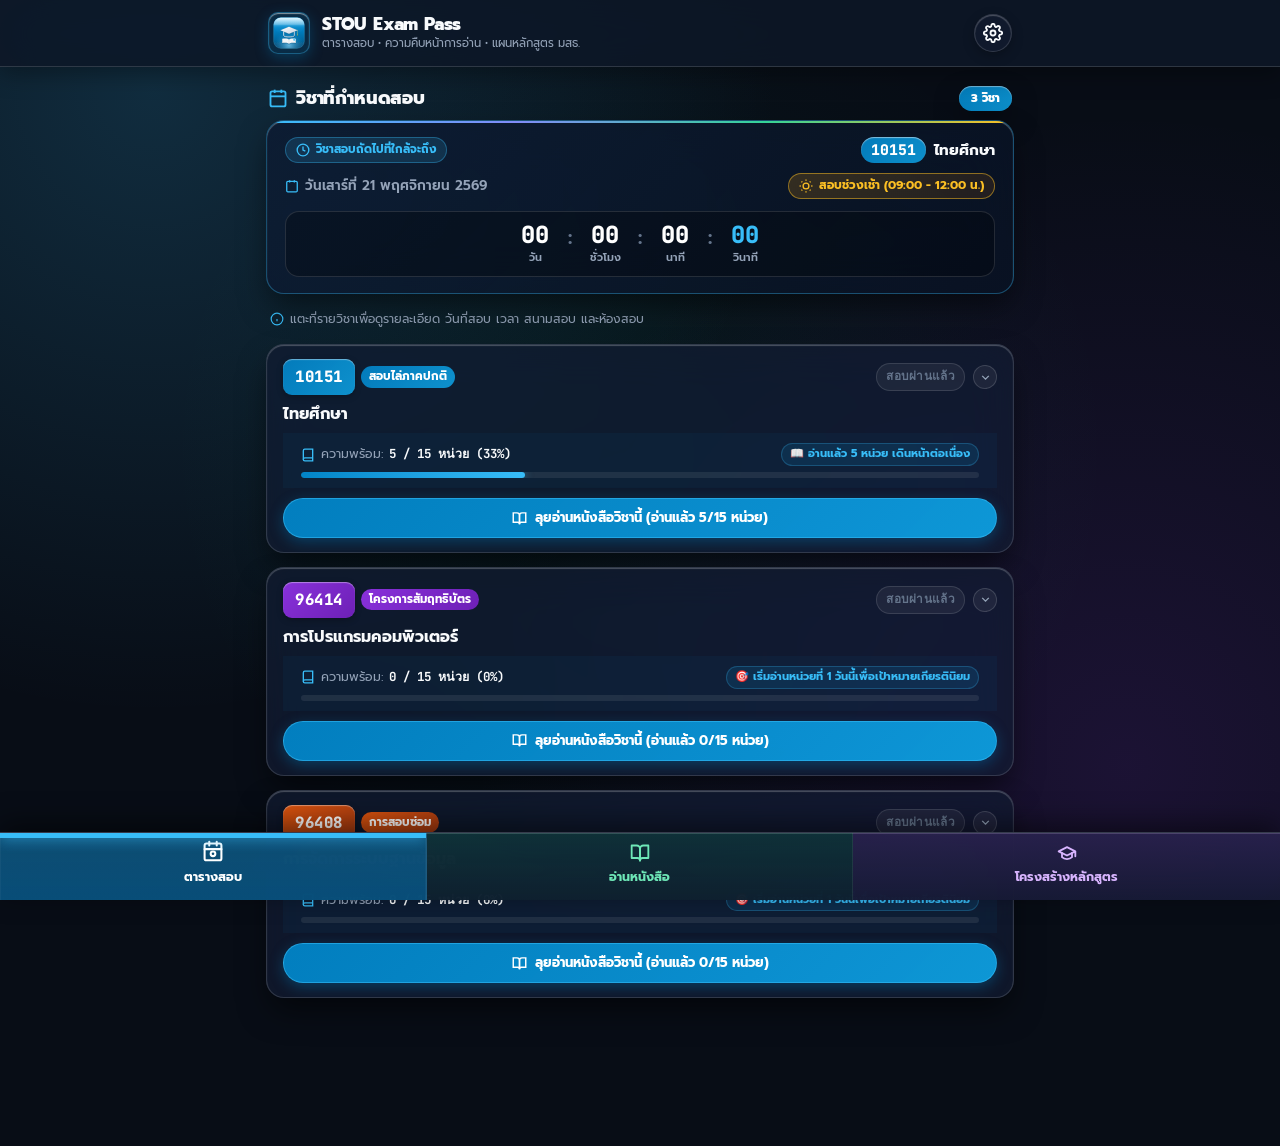
==== commit 341733b0: "update 6" ====
--- a/index.html
+++ b/index.html
@@ -65,47 +65,11 @@
     <!-- ═══════════════════════════════════════════════ -->
     <section id="pane-home" class="tab-pane active">
 
-      <!-- Exam Mission Control HUD (ศูนย์ยุทธการเตรียมสอบ & ความพร้อม) -->
-      <div class="exam-mission-dashboard">
-        <div class="mission-dashboard-header">
-          <div class="mission-title-col">
-            <span class="mission-badge-pill">
-              <svg width="12" height="12" viewBox="0 0 24 24" fill="none" stroke="currentColor" stroke-width="2.5"><polygon points="12 2 15.09 8.26 22 9.27 17 14.14 18.18 21.02 12 17.77 5.82 21.02 7 14.14 2 9.27 8.91 8.26 12 2"></polygon></svg>
-              ภารกิจพิชิตสอบ มสธ.
-            </span>
-            <h2 class="mission-title-text">ศูนย์ยุทธการเตรียมสอบ & ความพร้อม</h2>
-            <p class="mission-subtitle-text">วางแผนแม่นยำ • อ่านหนังสือตรงเป้า • พิชิตเกียรตินิยม H และผ่าน S ทุกวิชา</p>
-          </div>
-          <div class="mission-status-pill" id="mission-overall-badge">
-            <span class="mission-pulse-dot"></span>
-            <span id="mission-status-text">พร้อมลุยสอบ</span>
-          </div>
-        </div>
-
-        <div class="mission-hud-grid">
-          <div class="mission-hud-card">
-            <span class="hud-card-label">วิชาในรอบสอบ</span>
-            <strong class="hud-card-val" id="mission-total-courses">0 วิชา</strong>
-            <span class="hud-card-sub" id="mission-total-credits">0 หน่วยกิต</span>
-          </div>
-          <div class="mission-hud-card">
-            <span class="hud-card-label">ความพร้อมอ่านหนังสือรวม</span>
-            <strong class="hud-card-val val-cyan" id="mission-readiness-percent">0%</strong>
-            <div class="hud-mini-bar"><div class="hud-mini-fill" id="mission-readiness-bar" style="width: 0%;"></div></div>
-          </div>
-          <div class="mission-hud-card">
-            <span class="hud-card-label">สอบใกล้ที่สุด</span>
-            <strong class="hud-card-val val-amber" id="mission-nearest-days">- วัน</strong>
-            <span class="hud-card-sub" id="mission-nearest-course">รอประกาศ</span>
-          </div>
-        </div>
-      </div>
-
       <!-- Section Title Header -->
       <div class="aqua-section-bar">
         <div class="section-title-wrap">
           <svg class="section-title-icon" viewBox="0 0 24 24" fill="none" stroke="currentColor" stroke-width="2.2"><rect x="3" y="4" width="18" height="18" rx="2" ry="2"></rect><line x1="16" y1="2" x2="16" y2="6"></line><line x1="8" y1="2" x2="8" y2="6"></line><line x1="3" y1="10" x2="21" y2="10"></line></svg>
-          <h2 class="aqua-section-title">วิชาที่กำหนดสอบ (Exam Intel)</h2>
+          <h2 class="aqua-section-title">วิชาที่กำหนดสอบ</h2>
         </div>
         <span class="aqua-count-gel-badge" id="exam-count-badge">0 วิชา</span>
       </div>
@@ -168,23 +132,6 @@
             <strong class="reading-stat-val val-amber" id="reading-stat-remaining-units">0 หน่วย</strong>
             <span class="reading-stat-subdetail" id="reading-stat-remaining-subs"></span>
           </div>
-        </div>
-      </div>
-
-      <!-- Reading Hierarchy Navigation Guide Banner -->
-      <div class="reading-hierarchy-legend-bar">
-        <div class="hierarchy-legend-title">
-          <svg width="14" height="14" viewBox="0 0 24 24" fill="none" stroke="currentColor" stroke-width="2.2"><path d="M4 19.5A2.5 2.5 0 0 1 6.5 17H20"></path><path d="M6.5 2H20v20H6.5A2.5 2.5 0 0 1 4 19.5v-15A2.5 2.5 0 0 1 6.5 2z"></path></svg>
-          <span>ลำดับขั้นการอ่าน มสธ.:</span>
-        </div>
-        <div class="hierarchy-legend-steps">
-          <span class="legend-step-chip chip-course">1. ชุดวิชา</span>
-          <span class="legend-arrow">›</span>
-          <span class="legend-step-chip chip-unit">2. หน่วย (1-15)</span>
-          <span class="legend-arrow">›</span>
-          <span class="legend-step-chip chip-subunit">3. ตอนย่อย</span>
-          <span class="legend-arrow">›</span>
-          <span class="legend-step-chip chip-topic">4. เรื่อง</span>
         </div>
       </div>
 
@@ -695,7 +642,7 @@
             </h4>
             <p class="sync-section-desc">บันทึกข้อมูลออกเป็นรายงาน Excel หรือไฟล์สำรอง .json เพื่อดูข้อมูลเชิงลึกหรือย้ายเครื่อง</p>
             <div style="display:flex; flex-direction:column; gap:8px;">
-              <button type="button" class="aqua-btn-gel" id="btn-sync-export-excel" style="width:100%; justify-content:center; background: linear-gradient(135deg, rgba(16, 185, 129, 0.25), rgba(5, 150, 105, 0.35)); border-color: rgba(52, 211, 153, 0.5); color: #a7f3d0;">
+              <button type="button" class="aqua-btn-gel btn-sync-excel-custom" id="btn-sync-export-excel">
                 <svg width="16" height="16" viewBox="0 0 24 24" fill="none" stroke="currentColor" stroke-width="2.3"><path d="M14 2H6a2 2 0 0 0-2 2v16a2 2 0 0 0 2 2h12a2 2 0 0 0 2-2V8z"></path><polyline points="14 2 14 8 20 8"></polyline><path d="M9 13l5 6"></path><path d="M14 13l-5 6"></path></svg>
                 <span>ส่งออกรายงาน Excel (5 แผ่นงานครบทุกมิติ)</span>
               </button>
--- a/css/style.css
+++ b/css/style.css
@@ -471,6 +471,35 @@
   border-color: #ef4444;
 }
 
+/* Excel Export Button with High Contrast Light Mode Adaptation */
+.btn-sync-excel-custom {
+  width: 100%;
+  justify-content: center;
+  background: linear-gradient(135deg, rgba(16, 185, 129, 0.28) 0%, rgba(5, 150, 105, 0.42) 100%);
+  border: 1px solid rgba(52, 211, 153, 0.55);
+  color: #a7f3d0 !important;
+  font-weight: 700;
+  font-size: 0.82rem;
+  padding: 9px 16px;
+}
+
+.btn-sync-excel-custom:hover {
+  filter: brightness(1.1);
+  box-shadow: 0 4px 14px rgba(16, 185, 129, 0.35);
+}
+
+[data-theme="aqua-light"] .btn-sync-excel-custom {
+  background: linear-gradient(135deg, #059669 0%, #047857 100%) !important;
+  border: 1px solid #047857 !important;
+  color: #ffffff !important;
+  box-shadow: 0 4px 14px rgba(4, 120, 87, 0.35) !important;
+}
+
+[data-theme="aqua-light"] .btn-sync-excel-custom:hover {
+  background: linear-gradient(135deg, #047857 0%, #065f46 100%) !important;
+  color: #ffffff !important;
+}
+
 .aqua-brand-subtitle {
   font-size: 0.72rem;
   color: var(--text-muted);
@@ -1029,34 +1058,49 @@
 }
 
 .exam-card-head {
-  padding: 14px 18px;
+  padding: 14px 16px 10px;
+  display: flex;
+  flex-direction: column;
+  gap: 8px;
+  cursor: pointer;
+}
+
+.exam-head-top-row {
   display: flex;
   align-items: center;
   justify-content: space-between;
-  gap: 14px;
-}
-
-.exam-head-left {
-  display: flex;
-  align-items: center;
-  gap: 12px;
-  flex: 1;
-  min-width: 0;
-}
-
-.exam-code-badge-wrap {
-  display: flex;
-  flex-direction: column;
-  gap: 4px;
-  align-items: flex-start;
-  flex-shrink: 0;
-}
-
-.exam-head-right {
-  display: flex;
-  align-items: center;
-  gap: 10px;
-  flex-shrink: 0;
+  width: 100%;
+  gap: 8px;
+}
+
+.exam-head-tags {
+  display: flex;
+  align-items: center;
+  gap: 6px;
+  flex-wrap: wrap;
+}
+
+.exam-head-actions {
+  display: flex;
+  align-items: center;
+  gap: 8px;
+  flex-shrink: 0;
+}
+
+.exam-title-row {
+  width: 100%;
+}
+
+.exam-course-name {
+  font-size: 1.05rem;
+  font-weight: 800;
+  color: var(--text-main);
+  line-height: 1.4;
+  word-break: break-word;
+}
+
+[data-theme="aqua-light"] .exam-course-name {
+  color: #0f172a;
 }
 
 .exam-days-chip {
@@ -1292,47 +1336,62 @@
   box-shadow: 0 0 8px rgba(251, 146, 60, 0.5);
 }
 
-/* Exam Action Bar */
-.exam-card-actions-bar {
-  display: flex;
-  align-items: center;
-  justify-content: flex-end;
+/* Primary Direct Exam Study CTA Bar */
+.exam-card-cta-bar {
+  padding: 0 16px 14px;
+}
+
+.btn-exam-study-cta {
+  width: 100%;
+  background: linear-gradient(135deg, rgba(2, 132, 199, 0.95) 0%, rgba(14, 165, 233, 0.9) 100%);
+  border: 1px solid rgba(56, 189, 248, 0.55);
+  box-shadow: 0 4px 14px rgba(2, 132, 199, 0.35);
+  color: #ffffff;
+  padding: 9px 16px;
+  border-radius: var(--radius-pill);
+  font-family: inherit;
+  font-size: 0.82rem;
+  font-weight: 700;
+  display: inline-flex;
+  align-items: center;
+  justify-content: center;
   gap: 8px;
-  padding: 8px 18px 12px;
-}
-
-.btn-exam-action-mission {
-  background: rgba(255, 255, 255, 0.06);
-  border: 1px solid var(--border-glass);
-  color: var(--text-muted);
-  font-family: inherit;
-  font-size: 0.78rem;
-  font-weight: 700;
-  padding: 6px 12px;
-  border-radius: var(--radius-pill);
   cursor: pointer;
-  display: inline-flex;
-  align-items: center;
-  gap: 5px;
   transition: var(--transition);
 }
 
-.btn-exam-action-mission:hover {
-  background: rgba(255, 255, 255, 0.12);
-  color: var(--text-main);
-}
-
-.btn-exam-action-mission.btn-mission-primary {
+.btn-exam-study-cta:hover {
+  filter: brightness(1.1);
+  transform: translateY(-1px);
+  box-shadow: 0 6px 18px rgba(2, 132, 199, 0.45);
+}
+
+.btn-exam-study-cta:active {
+  transform: translateY(1px);
+}
+
+[data-theme="aqua-light"] .btn-exam-study-cta {
   background: linear-gradient(135deg, #0284c7 0%, #0369a1 100%);
-  border-color: #38bdf8;
   color: #ffffff;
-  box-shadow: 0 2px 8px rgba(2, 132, 199, 0.4);
-}
-
-.btn-exam-action-mission.btn-mission-primary:hover {
-  background: linear-gradient(135deg, #0369a1 0%, #075985 100%);
-  box-shadow: 0 4px 12px rgba(2, 132, 199, 0.6);
-  transform: translateY(-1px);
+  border-color: #0284c7;
+  box-shadow: 0 4px 12px rgba(2, 132, 199, 0.25);
+}
+
+.details-section-heading {
+  display: flex;
+  align-items: center;
+  gap: 6px;
+  font-size: 0.76rem;
+  font-weight: 700;
+  color: var(--aqua-cyan);
+  margin-bottom: 8px;
+  padding-bottom: 5px;
+  border-bottom: 1px dashed rgba(255, 255, 255, 0.1);
+}
+
+[data-theme="aqua-light"] .details-section-heading {
+  color: #0284c7;
+  border-bottom-color: rgba(0, 0, 0, 0.08);
 }
 
 .exam-code-pill-gel {
@@ -1720,11 +1779,10 @@
 }
 
 .book-card-header {
-  padding: 12px 16px;
-  display: flex;
-  align-items: center;
-  justify-content: space-between;
-  gap: 12px;
+  padding: 14px 16px 12px;
+  display: flex;
+  flex-direction: column;
+  gap: 8px;
   cursor: pointer;
   background: linear-gradient(180deg, rgba(255, 255, 255, 0.05) 0%, rgba(255, 255, 255, 0.01) 100%);
   border-bottom: 1px solid transparent;
@@ -1740,12 +1798,11 @@
   border-bottom-color: var(--border-glass);
 }
 
-.book-header-left {
-  display: flex;
-  align-items: center;
-  gap: 10px;
-  flex: 1;
-  min-width: 0;
+.book-head-top-row {
+  display: flex;
+  align-items: center;
+  justify-content: space-between;
+  width: 100%;
 }
 
 .book-code-pill {
@@ -1760,54 +1817,97 @@
   flex-shrink: 0;
 }
 
-.book-info-col {
-  display: flex;
-  flex-direction: column;
-  min-width: 0;
+.book-title-row {
+  width: 100%;
 }
 
 .book-title-text {
-  font-size: 0.94rem;
+  font-size: 1.02rem;
   font-weight: 800;
   color: var(--text-main);
-  white-space: nowrap;
+  line-height: 1.4;
+  word-break: break-word;
+}
+
+[data-theme="aqua-light"] .book-title-text {
+  color: #0f172a;
+}
+
+.book-progress-strip {
+  width: 100%;
+  display: flex;
+  flex-direction: column;
+  gap: 5px;
+  margin-top: 2px;
+}
+
+.book-progress-track {
+  width: 100%;
+  height: 5px;
+  background: rgba(255, 255, 255, 0.09);
+  border-radius: 3px;
   overflow: hidden;
-  text-overflow: ellipsis;
-}
-
-.book-subtitle-text {
-  font-size: 0.74rem;
+}
+
+[data-theme="aqua-light"] .book-progress-track {
+  background: rgba(0, 0, 0, 0.07);
+}
+
+.book-progress-fill-bar {
+  height: 100%;
+  background: linear-gradient(90deg, #0284c7 0%, #38bdf8 100%);
+  border-radius: 3px;
+  transition: width 0.4s ease;
+}
+
+.book-progress-fill-bar.fill-done {
+  background: linear-gradient(90deg, #10b981 0%, #34d399 100%);
+}
+
+.book-progress-fill-bar.fill-reading {
+  background: linear-gradient(90deg, #d97706 0%, #fbbf24 100%);
+}
+
+.book-progress-label-row {
+  display: flex;
+  align-items: center;
+  justify-content: space-between;
+  gap: 6px;
+  flex-wrap: wrap;
+}
+
+.book-progress-num {
+  font-size: 0.76rem;
   color: var(--text-muted);
-  font-weight: 500;
-  white-space: nowrap;
-  overflow: hidden;
-  text-overflow: ellipsis;
-}
-
-.book-header-right {
-  display: flex;
-  align-items: center;
-  gap: 8px;
-  flex-shrink: 0;
-}
-
-.book-progress-badge {
-  background: rgba(16, 185, 129, 0.15);
-  border: 1px solid rgba(52, 211, 153, 0.35);
-  color: #34d399;
-  font-size: 0.76rem;
-  font-weight: 700;
-  padding: 4px 10px;
+}
+
+.book-progress-num strong {
+  color: var(--text-main);
+  font-weight: 700;
+}
+
+[data-theme="aqua-light"] .book-progress-num {
+  color: #475569;
+}
+
+[data-theme="aqua-light"] .book-progress-num strong {
+  color: #0f172a;
+}
+
+.book-reading-chip {
+  font-size: 0.68rem;
+  font-weight: 700;
+  padding: 1px 7px;
   border-radius: var(--radius-pill);
-  display: inline-flex;
-  align-items: center;
-  gap: 4px;
-}
-
-.book-progress-badge.is-complete {
-  background: linear-gradient(135deg, #10b981, #059669);
-  color: #ffffff;
-  border-color: rgba(52, 211, 153, 0.6);
+  background: rgba(245, 158, 11, 0.16);
+  border: 1px solid rgba(251, 191, 36, 0.4);
+  color: #fbbf24;
+}
+
+[data-theme="aqua-light"] .book-reading-chip {
+  background: #fef3c7;
+  color: #b45309;
+  border-color: #fcd34d;
 }
 
 .btn-book-expand {
@@ -3452,37 +3552,230 @@
   display: flex;
   flex-direction: column;
   gap: 10px;
+  margin-bottom: 8px;
 }
 
 .aqua-group-head {
   display: flex;
+  flex-direction: column;
+  gap: 6px;
+  padding: 10px 14px;
+  border-radius: var(--radius-md);
+  background: rgba(255, 255, 255, 0.03);
+  border: 1px solid var(--border-glass);
+  transition: all 0.2s ease;
+}
+
+.group-head-top {
+  display: flex;
+  align-items: center;
   justify-content: space-between;
-  align-items: center;
-  padding: 0 4px;
-}
-
-.group-title-text {
-  display: flex;
-  align-items: center;
-  gap: 6px;
-  font-size: 0.88rem;
-  font-weight: 700;
-  color: var(--text-main);
-}
-
-.group-title-text svg {
-  width: 16px;
-  height: 16px;
-  color: var(--aqua-cyan);
+  width: 100%;
+  gap: 8px;
+}
+
+.group-title-wrap {
+  display: flex;
+  align-items: center;
+  gap: 8px;
+  min-width: 0;
+}
+
+.group-icon-wrap {
+  display: flex;
+  align-items: center;
+  justify-content: center;
+  flex-shrink: 0;
+}
+
+.group-icon-wrap svg {
+  width: 18px;
+  height: 18px;
+}
+
+.group-main-title {
+  font-size: 0.95rem;
+  font-weight: 800;
+  line-height: 1.35;
+  white-space: nowrap;
+  overflow: hidden;
+  text-overflow: ellipsis;
 }
 
 .group-count-tag {
-  font-size: 0.72rem;
-  font-weight: 600;
-  color: var(--text-muted);
-  background: rgba(255, 255, 255, 0.06);
+  font-size: 0.74rem;
+  font-weight: 700;
   padding: 2px 8px;
   border-radius: var(--radius-pill);
+  flex-shrink: 0;
+  white-space: nowrap;
+}
+
+.group-head-sub {
+  display: flex;
+  align-items: center;
+  gap: 6px;
+  width: 100%;
+}
+
+.group-sub-chip {
+  font-size: 0.74rem;
+  font-weight: 600;
+  padding: 2px 9px;
+  border-radius: var(--radius-pill);
+  display: inline-block;
+  white-space: nowrap;
+  line-height: 1.3;
+}
+
+/* ═══ 4 Distinct Category Theme Color Rules ═══ */
+
+/* 1. หมวดวิชาศึกษาทั่วไป (Sky Blue / Cyan Theme) */
+.aqua-cat-group.group-theme-gen .aqua-group-head {
+  border-left: 4px solid #0284c7;
+  background: linear-gradient(135deg, rgba(2, 132, 199, 0.12) 0%, rgba(2, 132, 199, 0.03) 100%);
+  border-color: rgba(56, 189, 248, 0.25);
+}
+.aqua-cat-group.group-theme-gen .group-icon-wrap svg { color: #38bdf8; }
+.aqua-cat-group.group-theme-gen .group-main-title { color: #38bdf8; }
+.aqua-cat-group.group-theme-gen .group-count-tag {
+  color: #38bdf8;
+  background: rgba(2, 132, 199, 0.18);
+  border: 1px solid rgba(56, 189, 248, 0.35);
+}
+.aqua-cat-group.group-theme-gen .group-sub-chip {
+  background: rgba(2, 132, 199, 0.15);
+  color: #7dd3fc;
+  border: 1px solid rgba(56, 189, 248, 0.3);
+}
+
+[data-theme="aqua-light"] .aqua-cat-group.group-theme-gen .aqua-group-head {
+  background: linear-gradient(135deg, #f0f9ff 0%, #e0f2fe 100%);
+  border-color: #bae6fd;
+  border-left: 4px solid #0284c7;
+}
+[data-theme="aqua-light"] .aqua-cat-group.group-theme-gen .group-icon-wrap svg { color: #0284c7; }
+[data-theme="aqua-light"] .aqua-cat-group.group-theme-gen .group-main-title { color: #0369a1; }
+[data-theme="aqua-light"] .aqua-cat-group.group-theme-gen .group-count-tag {
+  color: #0369a1;
+  background: #ffffff;
+  border-color: #bae6fd;
+}
+[data-theme="aqua-light"] .aqua-cat-group.group-theme-gen .group-sub-chip {
+  background: #e0f2fe;
+  color: #0369a1;
+  border-color: #bae6fd;
+}
+
+/* 2. หมวดวิชาเฉพาะ (บังคับ) (Amber / Warm Gold Theme) */
+.aqua-cat-group.group-theme-core .aqua-group-head {
+  border-left: 4px solid #d97706;
+  background: linear-gradient(135deg, rgba(217, 119, 6, 0.12) 0%, rgba(217, 119, 6, 0.03) 100%);
+  border-color: rgba(251, 191, 36, 0.25);
+}
+.aqua-cat-group.group-theme-core .group-icon-wrap svg { color: #fbbf24; }
+.aqua-cat-group.group-theme-core .group-main-title { color: #fbbf24; }
+.aqua-cat-group.group-theme-core .group-count-tag {
+  color: #fbbf24;
+  background: rgba(217, 119, 6, 0.18);
+  border: 1px solid rgba(251, 191, 36, 0.35);
+}
+.aqua-cat-group.group-theme-core .group-sub-chip {
+  background: rgba(217, 119, 6, 0.15);
+  color: #fde68a;
+  border: 1px solid rgba(251, 191, 36, 0.3);
+}
+
+[data-theme="aqua-light"] .aqua-cat-group.group-theme-core .aqua-group-head {
+  background: linear-gradient(135deg, #fffbeb 0%, #fef3c7 100%);
+  border-color: #fde68a;
+  border-left: 4px solid #d97706;
+}
+[data-theme="aqua-light"] .aqua-cat-group.group-theme-core .group-icon-wrap svg { color: #d97706; }
+[data-theme="aqua-light"] .aqua-cat-group.group-theme-core .group-main-title { color: #b45309; }
+[data-theme="aqua-light"] .aqua-cat-group.group-theme-core .group-count-tag {
+  color: #b45309;
+  background: #ffffff;
+  border-color: #fde68a;
+}
+[data-theme="aqua-light"] .aqua-cat-group.group-theme-core .group-sub-chip {
+  background: #fef3c7;
+  color: #b45309;
+  border-color: #fde68a;
+}
+
+/* 3. หมวดวิชาเฉพาะ (เลือก) (Purple / Violet Theme) */
+.aqua-cat-group.group-theme-major-elec .aqua-group-head {
+  border-left: 4px solid #9333ea;
+  background: linear-gradient(135deg, rgba(147, 51, 234, 0.12) 0%, rgba(147, 51, 234, 0.03) 100%);
+  border-color: rgba(192, 132, 252, 0.25);
+}
+.aqua-cat-group.group-theme-major-elec .group-icon-wrap svg { color: #c084fc; }
+.aqua-cat-group.group-theme-major-elec .group-main-title { color: #c084fc; }
+.aqua-cat-group.group-theme-major-elec .group-count-tag {
+  color: #c084fc;
+  background: rgba(147, 51, 234, 0.18);
+  border: 1px solid rgba(192, 132, 252, 0.35);
+}
+.aqua-cat-group.group-theme-major-elec .group-sub-chip {
+  background: rgba(147, 51, 234, 0.15);
+  color: #e9d5ff;
+  border: 1px solid rgba(192, 132, 252, 0.3);
+}
+
+[data-theme="aqua-light"] .aqua-cat-group.group-theme-major-elec .aqua-group-head {
+  background: linear-gradient(135deg, #faf5ff 0%, #f3e8ff 100%);
+  border-color: #e9d5ff;
+  border-left: 4px solid #9333ea;
+}
+[data-theme="aqua-light"] .aqua-cat-group.group-theme-major-elec .group-icon-wrap svg { color: #9333ea; }
+[data-theme="aqua-light"] .aqua-cat-group.group-theme-major-elec .group-main-title { color: #7e22ce; }
+[data-theme="aqua-light"] .aqua-cat-group.group-theme-major-elec .group-count-tag {
+  color: #7e22ce;
+  background: #ffffff;
+  border-color: #e9d5ff;
+}
+[data-theme="aqua-light"] .aqua-cat-group.group-theme-major-elec .group-sub-chip {
+  background: #f3e8ff;
+  color: #7e22ce;
+  border-color: #e9d5ff;
+}
+
+/* 4. หมวดวิชาเลือกเสรี (Emerald / Mint Green Theme) */
+.aqua-cat-group.group-theme-free .aqua-group-head {
+  border-left: 4px solid #10b981;
+  background: linear-gradient(135deg, rgba(16, 185, 129, 0.12) 0%, rgba(16, 185, 129, 0.03) 100%);
+  border-color: rgba(52, 211, 153, 0.25);
+}
+.aqua-cat-group.group-theme-free .group-icon-wrap svg { color: #34d399; }
+.aqua-cat-group.group-theme-free .group-main-title { color: #34d399; }
+.aqua-cat-group.group-theme-free .group-count-tag {
+  color: #34d399;
+  background: rgba(16, 185, 129, 0.18);
+  border: 1px solid rgba(52, 211, 153, 0.35);
+}
+.aqua-cat-group.group-theme-free .group-sub-chip {
+  background: rgba(16, 185, 129, 0.15);
+  color: #a7f3d0;
+  border: 1px solid rgba(52, 211, 153, 0.3);
+}
+
+[data-theme="aqua-light"] .aqua-cat-group.group-theme-free .aqua-group-head {
+  background: linear-gradient(135deg, #ecfdf5 0%, #d1fae5 100%);
+  border-color: #a7f3d0;
+  border-left: 4px solid #059669;
+}
+[data-theme="aqua-light"] .aqua-cat-group.group-theme-free .group-icon-wrap svg { color: #059669; }
+[data-theme="aqua-light"] .aqua-cat-group.group-theme-free .group-main-title { color: #047857; }
+[data-theme="aqua-light"] .aqua-cat-group.group-theme-free .group-count-tag {
+  color: #047857;
+  background: #ffffff;
+  border-color: #a7f3d0;
+}
+[data-theme="aqua-light"] .aqua-cat-group.group-theme-free .group-sub-chip {
+  background: #d1fae5;
+  color: #047857;
+  border-color: #a7f3d0;
 }
 
 .aqua-courses-column {
